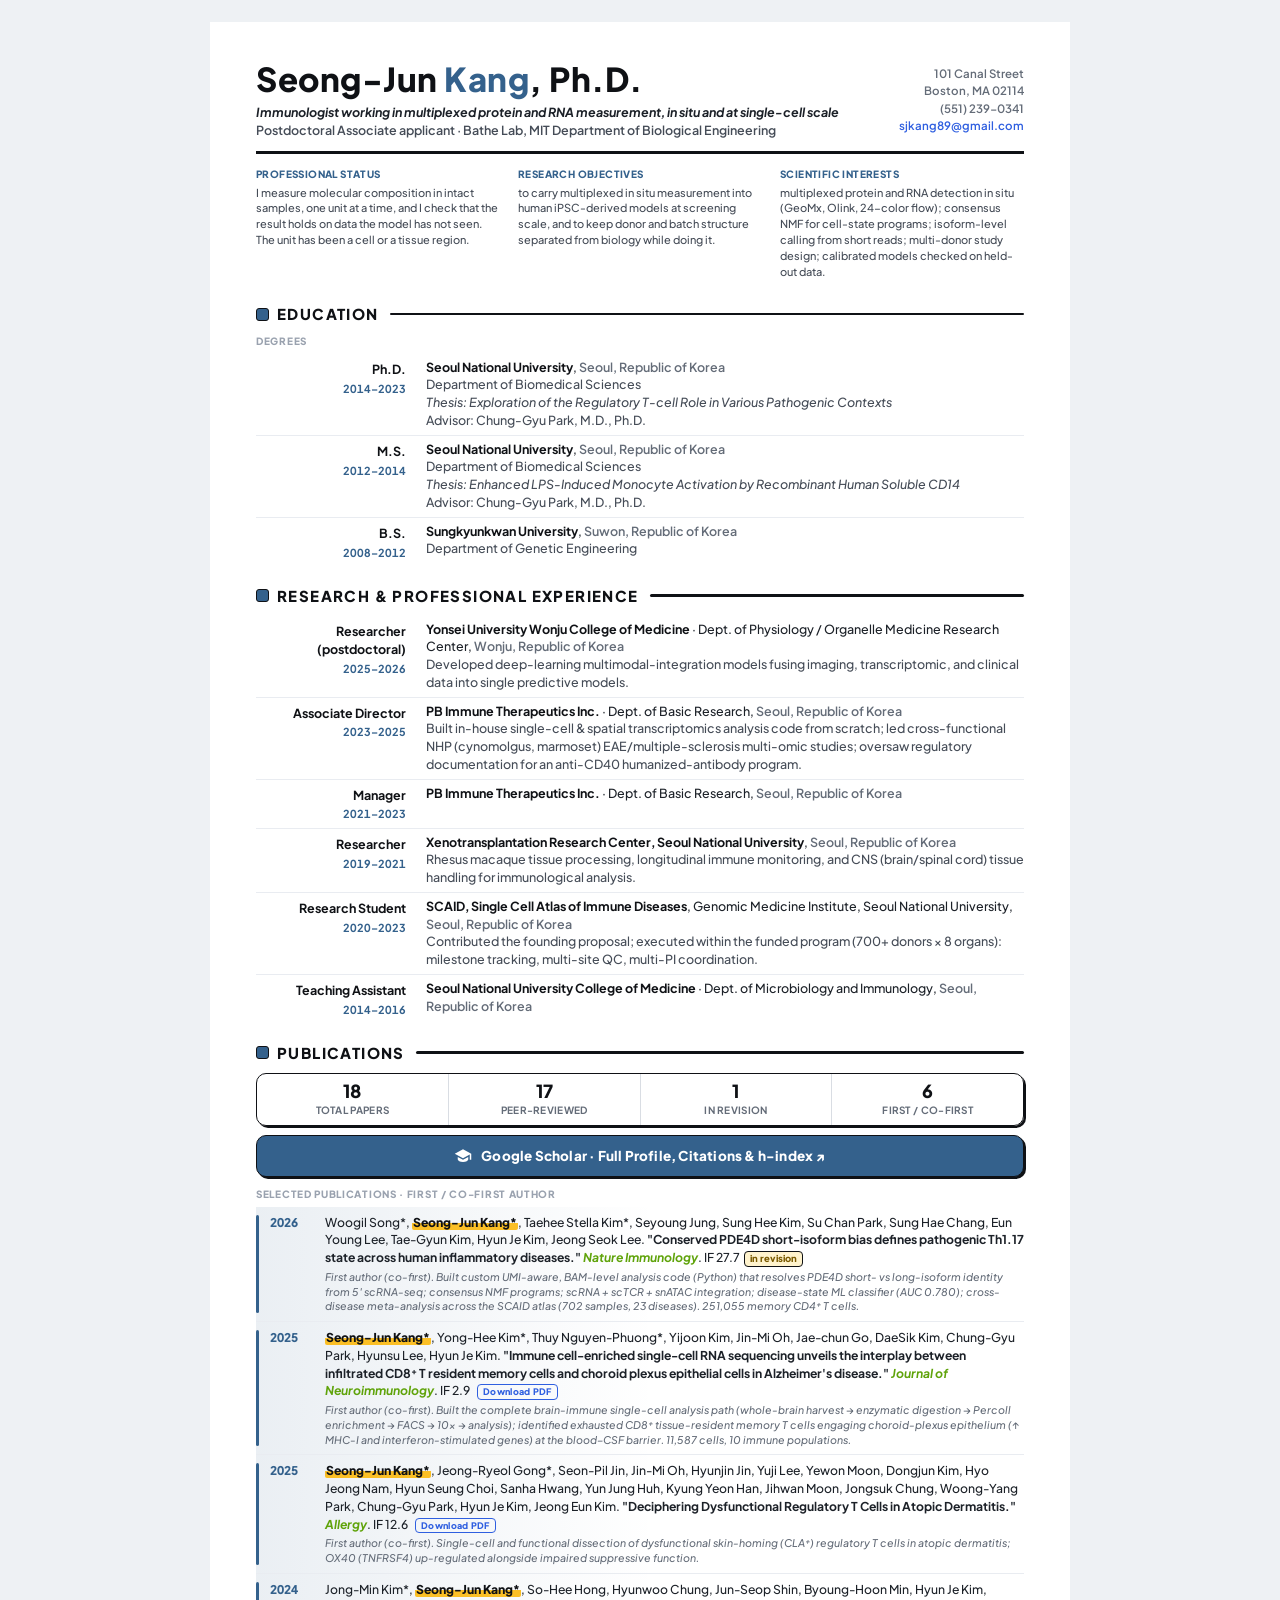
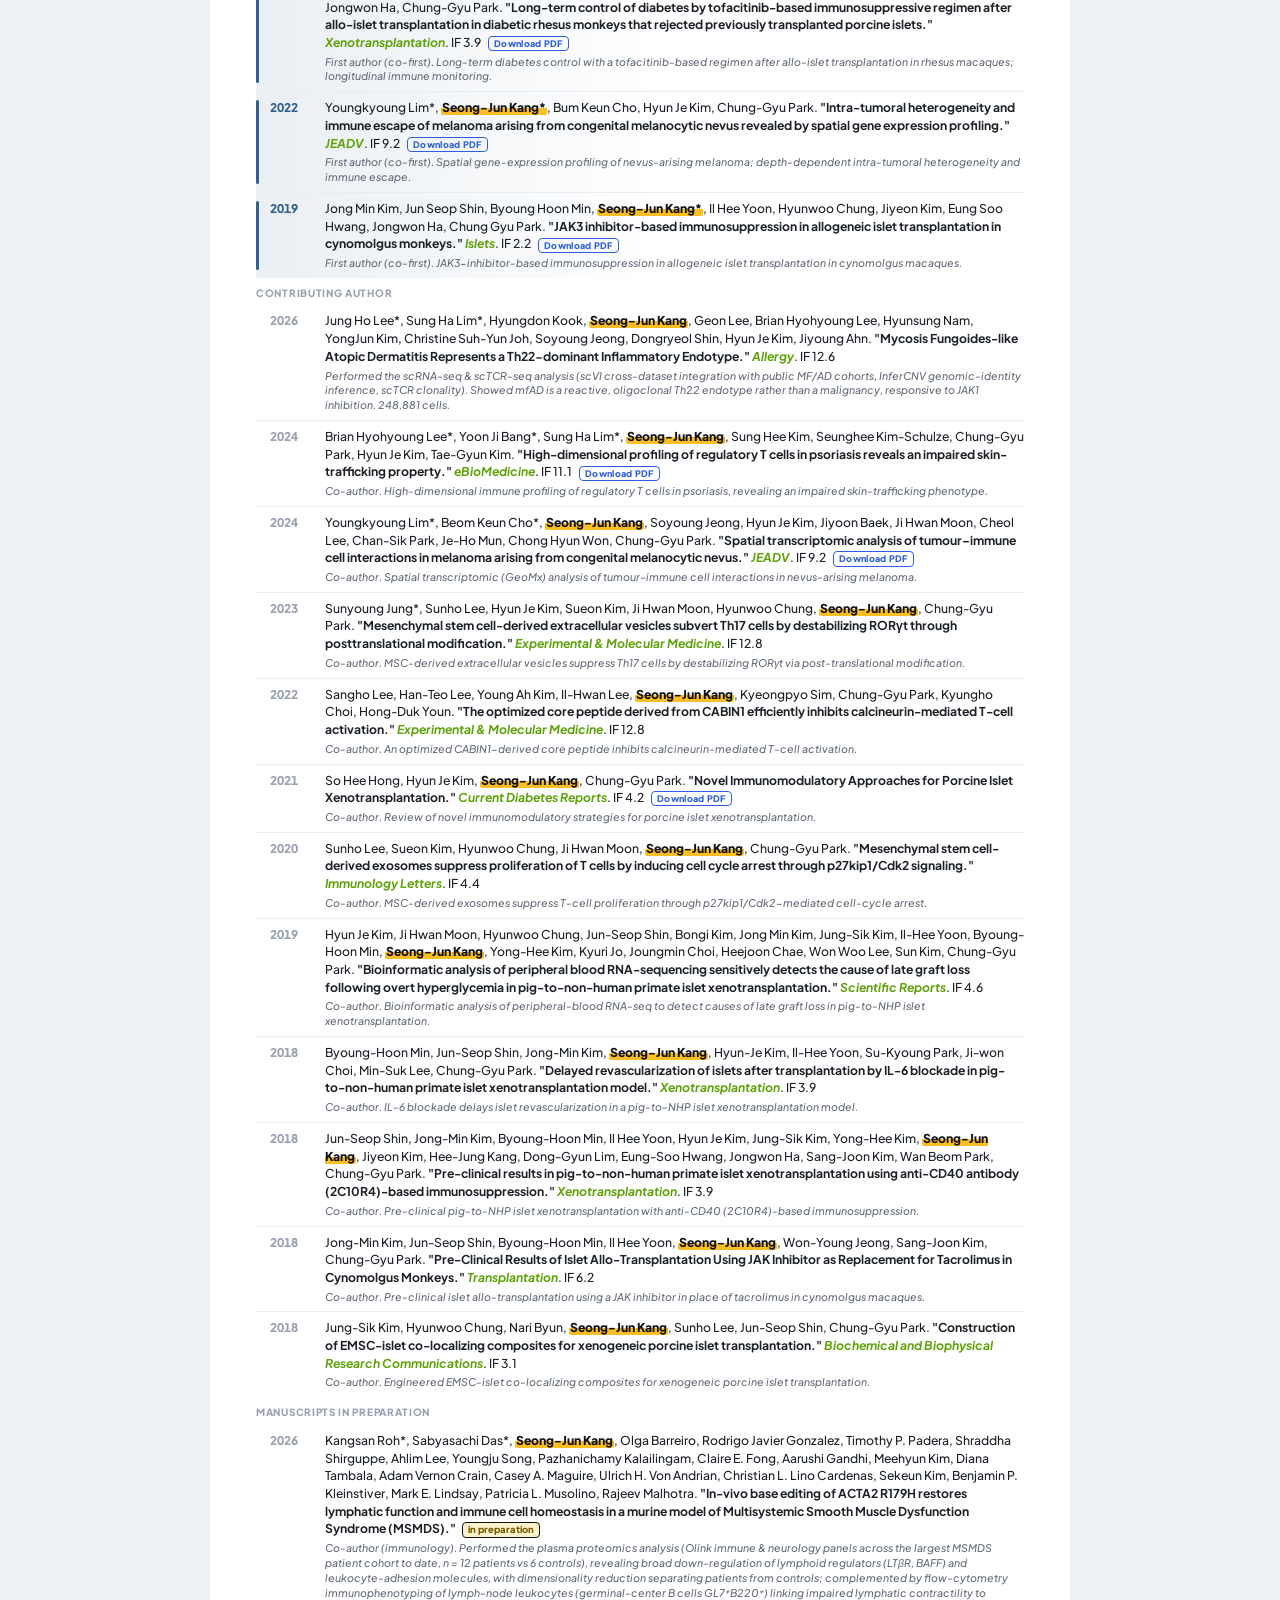
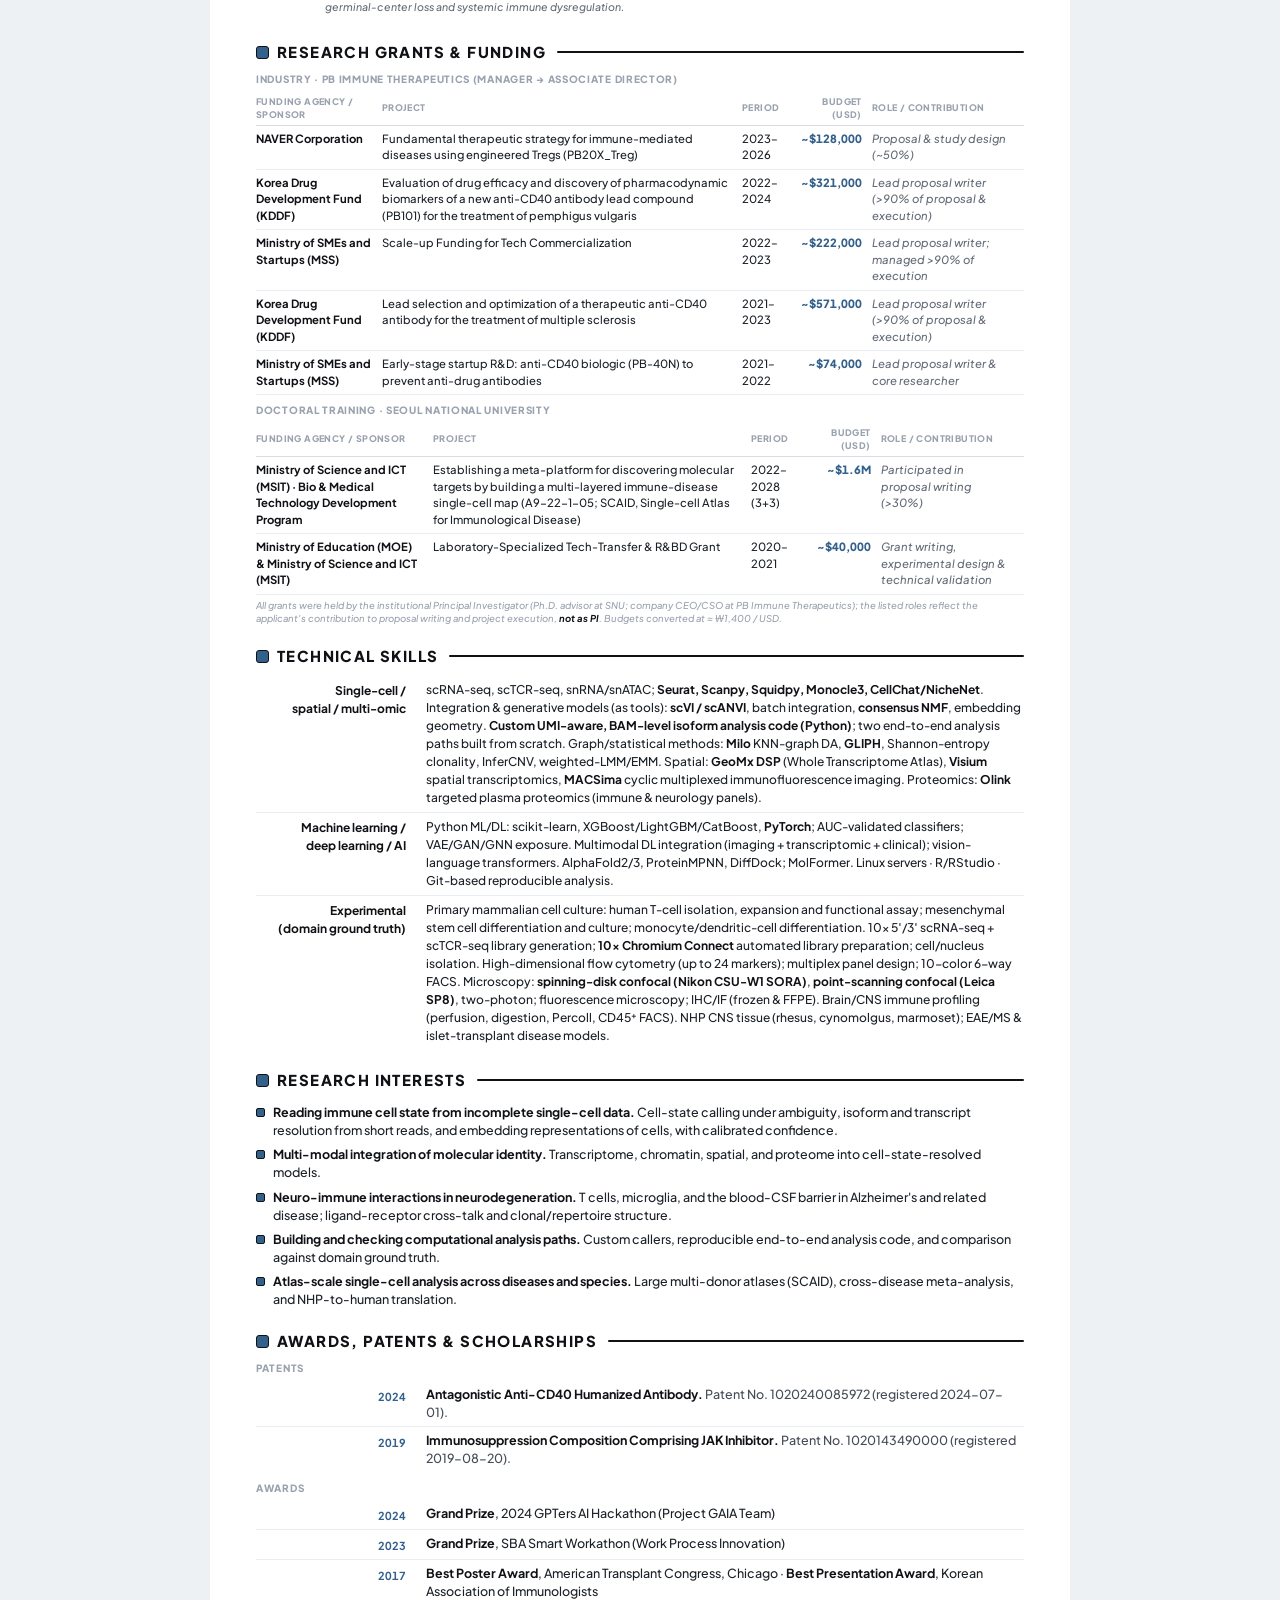
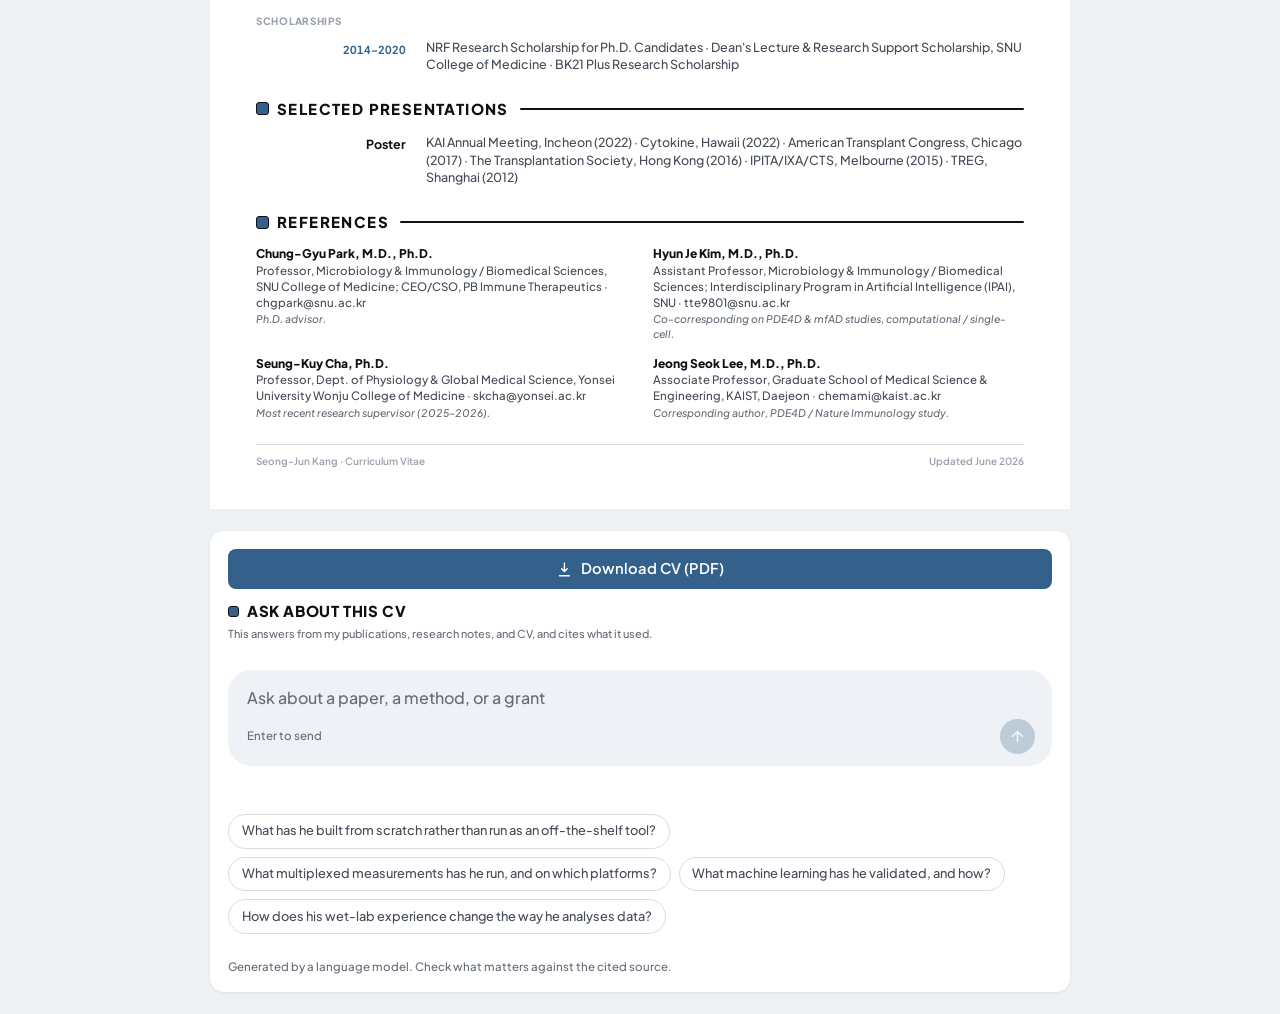
==== index.html @ 6bcbda30 "Add MACSima and 10x Chromium Connect to Technical Skills Co-Authored-By: Claude Opus 5 (1M context) " ====
<!doctype html>
<html lang="en">
<head>
<meta charset="utf-8">
<meta name="viewport" content="width=device-width, initial-scale=1">
<title>Seong-Jun Kang, Ph.D. · Curriculum Vitae · Bathe Lab</title>

<!-- Favicon: brain emoji as inline SVG (no extra file, works in light/dark) -->
<link rel="icon" href="data:image/svg+xml,<svg xmlns='http://www.w3.org/2000/svg' viewBox='0 0 100 100'><text y='.9em' font-size='90'>%F0%9F%A7%A0</text></svg>">

<!-- Open Graph / link-preview card -->
<meta property="og:type" content="website">
<meta property="og:url" content="https://kangseongjun.com/">
<meta property="og:title" content="Seong-Jun Kang, Ph.D. · Curriculum Vitae · Bathe Lab">
<meta property="og:description" content="Immunologist working in multiplexed protein and RNA measurement and single-cell analysis. Postdoctoral Associate applicant, Bathe Lab, Massachusetts Institute of Technology.">
<meta property="og:image" content="https://kangseongjun.com/og-image.png">
<meta property="og:image:width" content="1200">
<meta property="og:image:height" content="630">
<meta name="twitter:card" content="summary_large_image">
<meta name="twitter:title" content="Seong-Jun Kang, Ph.D. · Curriculum Vitae · Bathe Lab">
<meta name="twitter:description" content="Immunologist working in multiplexed protein and RNA measurement and single-cell analysis. Postdoctoral Associate applicant, Bathe Lab, Massachusetts Institute of Technology.">
<meta name="twitter:image" content="https://kangseongjun.com/og-image.png">

<link rel="preconnect" href="https://fonts.googleapis.com">
<link rel="preconnect" href="https://fonts.gstatic.com" crossorigin>
<link href="https://fonts.googleapis.com/css2?family=Plus+Jakarta+Sans:ital,wght@0,500;0,600;0,700;0,800;1,500;1,600;1,700&display=swap" rel="stylesheet">
<link rel="stylesheet" href="chat/ksj-chat.css">
<style>
/* CV_brainfish v7 · v3 clean ledger + v6 detailed year-column pubs · BLUE accent (name highlight = yellow, journal = green) */
:root{
  --lime:#a3e635; --lime-deep:#5fa30a; --carbon:#0f1115; --ink:#1c2128; --graphite:#454c57; --iron:#646c78;
  --slate:#9aa2af; --line:#d9dde3; --line-soft:#e9ecf1; --cobalt:#2f5fe0; --paper:#ffffff;
  --blue:#34618c; --yellow:#fbbf25;
  --font:"Plus Jakarta Sans",-apple-system,BlinkMacSystemFont,"Segoe UI",sans-serif;
}
*{box-sizing:border-box;margin:0;padding:0}
html{-webkit-print-color-adjust:exact;print-color-adjust:exact}
body{font-family:var(--font);color:var(--ink);background:#eef1f4;font-size:13px;line-height:1.46;font-weight:500}
.page{max-width:860px;background:var(--paper);padding:40px 46px 40px}
a{color:var(--cobalt);text-decoration:none}

/* ---------- two-column shell: CV left, chat right ---------- */
/* The CV keeps its 860px measure. The chat takes a fixed 390px beside it and sticks to
   the viewport, because the CV is several screens long and a chat that scrolls away at
   the Education section is a chat nobody uses. */
.shell{display:grid;grid-template-columns:minmax(0,860px) 390px;gap:22px;
       max-width:1294px;margin:22px auto;align-items:start;padding:0 12px}
/* A hidden aside is out of the layout, but its grid column is not. Without this the CV
   sits 195px left of centre beside an empty gap whenever the chat is off. */
.shell:has(> .askpane[hidden]){grid-template-columns:minmax(0,860px);
                               justify-content:center;max-width:884px}
.cvpane{min-width:0}
.askpane{position:sticky;top:22px;background:var(--paper);border-radius:14px;
         padding:18px 18px 16px;box-shadow:0 1px 3px rgba(15,17,21,.07)}
.askpane .ksj-chat{
  --ksj-accent:var(--blue); --ksj-accent-2:#27496b; --ksj-accent-fg:#fff;
  --ksj-accent-bg:rgba(52,97,140,.10);
  --ksj-ink:var(--ink); --ksj-ink-2:var(--graphite); --ksj-muted:var(--iron);
  --ksj-line:var(--line); --ksj-line-2:var(--line-soft);
  --ksj-surface:var(--paper);
  /* The composer's fill. The pane is white, so this grey is what tells the composer
     apart from the outlined suggestion pills sitting under it. */
  --ksj-surface-2:#eef1f5;
  --ksj-font:var(--font);
  --ksj-log-max:calc(100vh - 330px);
}
.askpane .ksj-title{font-size:15px;font-weight:800;letter-spacing:.6px;text-transform:uppercase;
                    color:var(--carbon);display:flex;align-items:center;gap:8px}
.cv-download{
  display:flex; align-items:center; justify-content:center; gap:.5rem;
  margin:0 0 .75rem; padding:.6rem 1rem;
  background:var(--blue); color:#fff; border-radius:8px;
  font-size:.92rem; font-weight:600; text-decoration:none;
  transition:background .15s;
}
/* A darker shade of the same accent on hover. The earlier version used --ksj-accent-2,
   which is defined only inside .ksj-chat; this button sits outside it, so the variable
   resolved to nothing and the background went white. color-mix keeps the hover in the
   same blue rather than jumping to the brighter --cobalt. */
.cv-download:hover{background:color-mix(in srgb, var(--blue) 82%, #000);}
.cv-download svg{width:1.05rem; height:1.05rem; fill:none; stroke:currentColor; stroke-width:2; stroke-linecap:round; stroke-linejoin:round;}
.askpane .ksj-title::before{content:"";width:11px;height:11px;background:var(--blue);
                            border:1.5px solid var(--carbon);border-radius:3px;flex-shrink:0}
.askpane .ksj-intro{font-size:11px;line-height:1.45}

/* Below the point where 860 + 390 stops fitting, the CV goes full width and the chat
   moves under it. It stops being sticky there: a sticky panel on a phone eats the screen. */
@media (max-width:1290px){
  .shell{grid-template-columns:minmax(0,860px);justify-content:center;max-width:884px}
  .askpane{position:static;max-width:860px}
  .askpane .ksj-chat{--ksj-log-max:26rem}
}
b,strong{font-weight:700;color:var(--carbon)}
i,em{font-style:italic}

/* ---------- header ---------- */
.hgrid{display:flex;justify-content:space-between;align-items:flex-start;gap:24px;padding-bottom:12px;border-bottom:3px solid var(--carbon)}
.name{font-size:33px;font-weight:800;letter-spacing:.5px;line-height:1;color:var(--carbon)}
.name .accent{color:var(--blue)}
.titles{margin-top:9px;font-size:12.5px;color:var(--graphite);font-weight:600;line-height:1.4}
.titles .t-em{font-style:italic;font-weight:700;color:var(--ink)}
.hright{text-align:right;font-size:11.5px;color:var(--iron);font-weight:600;line-height:1.5;white-space:nowrap;padding-top:3px}
.hright .k{color:var(--cobalt)}

.summary3{display:grid;grid-template-columns:1fr 1fr 1fr;gap:18px;margin-top:13px;padding-bottom:4px}
.summary3 .col{font-size:11px;color:var(--graphite);line-height:1.45;font-weight:500}
.summary3 .slab{display:block;font-weight:800;font-size:10px;letter-spacing:.4px;text-transform:uppercase;color:var(--blue);margin-bottom:3px}

/* ---------- section headers ---------- */
.sec{margin-top:19px}
.sechdr{display:flex;align-items:center;gap:11px;margin-bottom:9px}
.sechdr h2{font-size:15px;font-weight:800;letter-spacing:1.4px;text-transform:uppercase;color:var(--carbon);white-space:nowrap;display:flex;align-items:center;gap:8px}
.sechdr h2::before{content:"";width:11px;height:11px;background:var(--blue);border:1.5px solid var(--carbon);border-radius:3px;display:inline-block}
.sechdr .rule{flex:1;height:2.5px;background:var(--carbon);border-radius:2px}
.sublbl{font-size:10px;font-weight:800;letter-spacing:.7px;text-transform:uppercase;color:var(--slate);margin:8px 0 5px}

/* ---------- ledger rows ---------- */
.row{display:grid;grid-template-columns:150px 1fr;gap:20px;padding:5px 0;break-inside:avoid}
.row .lab{text-align:right;padding-top:1px}
.row .lab .role{font-weight:700;font-size:12.5px;color:var(--carbon);line-height:1.25}
.row .lab .dt{display:block;font-size:11px;font-weight:700;color:var(--blue);font-variant-numeric:tabular-nums;margin-top:2px}
.row .lab .mini{display:block;font-size:10px;color:var(--slate);font-weight:600;font-style:italic;margin-top:3px}
.row .main{font-size:12.5px;color:var(--ink);line-height:1.42}
.row .main .org{font-weight:700;color:var(--carbon)}
.row .main .loc{color:var(--iron);font-weight:600}
.row .main .det{color:var(--graphite)}
.row .main .th{font-style:italic;color:var(--graphite)}
.row+.row{border-top:1px solid var(--line-soft)}

/* ---------- publications ---------- */
.pubstats{display:flex;flex-wrap:wrap;gap:0;border:1.5px solid var(--carbon);border-radius:10px;overflow:hidden;margin:2px 0 9px;box-shadow:2px 2px 0 var(--carbon)}
.pubstats .st{flex:1;min-width:120px;padding:8px 14px;border-right:1px solid var(--line);text-align:center}
.pubstats .st:last-child{border-right:none}
.pubstats .st b{display:block;font-size:18px;font-weight:800;color:var(--carbon);line-height:1}
.pubstats .st span{font-size:10px;font-weight:700;color:var(--iron);text-transform:uppercase;letter-spacing:.3px;margin-top:3px;display:block}
.pubkey{font-size:10.5px;color:var(--iron);font-style:italic;margin:0 0 8px}
/* Full width, and borrowing the border + hard shadow the stat card above it already uses,
   so the two read as one block. The shadow is what makes it look pressable: hover lifts it
   off the page, active pushes it into where the shadow was. */
.scholar-btn{display:flex;width:100%;align-items:center;justify-content:center;gap:9px;background:var(--blue);color:#fff;font-size:13.5px;font-weight:800;padding:10px 16px;border:1.5px solid var(--carbon);border-radius:10px;text-decoration:none;margin:2px 0 10px;letter-spacing:.2px;box-shadow:2px 2px 0 var(--carbon);transition:background .15s,transform .12s,box-shadow .12s}
.scholar-btn svg{flex-shrink:0}
.scholar-btn:hover{background:#27496b;transform:translate(-1px,-1px);box-shadow:3px 3px 0 var(--carbon)}
.scholar-btn:active{transform:translate(2px,2px);box-shadow:0 0 0 var(--carbon)}
.scholar-btn:focus-visible{outline:2.5px solid var(--cobalt);outline-offset:2px}
.granttbl{width:100%;border-collapse:collapse;margin:4px 0 4px;font-size:11.3px}
.granttbl th{text-align:left;font-size:9px;font-weight:800;text-transform:uppercase;letter-spacing:.4px;color:var(--slate);border-bottom:1.5px solid var(--line);padding:3px 10px 4px 0}
.granttbl th.r,.granttbl td.bd{text-align:right}
.granttbl td{padding:5px 10px 5px 0;border-bottom:1px solid var(--line-soft);vertical-align:top}
.granttbl .ag{font-weight:700;color:var(--carbon)}
.granttbl .bd{font-weight:800;color:var(--blue);font-variant-numeric:tabular-nums;white-space:nowrap}
.granttbl .rl{color:var(--iron);font-style:italic}
.grantnote{font-size:9.5px;color:var(--slate);font-style:italic;margin-top:3px}

ol.pubs{list-style:none;counter-reset:pub}
ol.pubs li{position:relative;padding:6px 0 6px 30px;font-size:12px;line-height:1.45;break-inside:avoid;border-bottom:1px solid var(--line-soft)}
ol.pubs li:last-child{border-bottom:none}
ol.pubs li::before{counter-increment:pub;content:"["counter(pub)"]";position:absolute;left:0;top:6px;color:var(--slate);font-weight:700;font-size:11px;font-variant-numeric:tabular-nums}
ol.pubs li.pri{padding-left:34px}
ol.pubs li.pri::after{content:"";position:absolute;left:24px;top:8px;bottom:8px;width:3px;background:var(--lime);border-radius:2px}
.pubs .me{font-weight:800;color:var(--carbon);background:linear-gradient(180deg,transparent 58%,var(--lime) 58%);padding:0 1px;border-radius:2px}
.pubs .ttl{font-weight:700;color:var(--ink)}
.pubs .jr{font-style:italic;font-weight:700;color:var(--cobalt)}
.pubs .yr{color:var(--iron);font-weight:600}
.pubs .contrib{display:block;margin-top:3px;font-size:10.8px;color:var(--iron);font-style:italic;line-height:1.4}
.grouplbl{font-size:11px;font-weight:800;letter-spacing:.3px;color:var(--blue);font-style:italic;margin:11px 0 4px}
.publist{list-style:none;margin-top:2px}
.publist li{position:relative;padding:7px 0 7px 14px;border-bottom:1px solid var(--line-soft);font-size:12.2px;line-height:1.45;display:flex;gap:13px;align-items:baseline;break-inside:avoid}
.publist li:last-child{border-bottom:none}
.publist .yr{font-weight:800;font-size:12px;color:var(--slate);min-width:42px;font-variant-numeric:tabular-nums;flex-shrink:0}
.publist .ct{flex:1}
.publist li.pri{background:linear-gradient(90deg,rgba(52,97,140,.10),transparent 52%)}
.publist li.pri::before{content:"";position:absolute;left:0;top:8px;bottom:8px;width:3px;background:var(--blue);border-radius:2px}
.publist li.pri .yr{color:var(--blue)}
.publist .me{font-weight:800;color:var(--carbon);background:linear-gradient(180deg,transparent 55%,var(--yellow) 55%);padding:0 1px;border-radius:2px}
.publist .ttl{font-weight:700;color:var(--ink)}
.publist .jr{font-style:italic;font-weight:700;color:var(--lime-deep)}
.publist .rev{display:inline-block;font-size:9.5px;font-weight:800;color:#7a5a00;background:#fff3cd;border:1px solid var(--carbon);border-radius:4px;padding:0 5px;margin-left:4px}
.publist .contrib{display:block;margin-top:3px;font-size:10.6px;color:var(--iron);font-style:italic;line-height:1.4}
.pdf{display:inline-block;font-size:9px;font-weight:800;letter-spacing:.3px;color:var(--cobalt);border:1.2px solid var(--cobalt);border-radius:4px;padding:0 5px;margin-left:5px;text-decoration:none;vertical-align:middle}
.pdf:hover{background:var(--cobalt);color:#fff}
.th a{color:var(--cobalt);text-decoration:none;border-bottom:1px solid var(--cobalt)}

/* ---------- skills / interests / lists ---------- */
.skillrow{display:grid;grid-template-columns:150px 1fr;gap:20px;padding:5px 0;break-inside:avoid}
.skillrow+.skillrow{border-top:1px solid var(--line-soft)}
.skillrow .lab{text-align:right;font-weight:700;font-size:12px;color:var(--carbon);padding-top:1px}
.skillrow .items{font-size:12px;color:var(--ink);line-height:1.5}
.skillrow .items b{color:var(--carbon);font-weight:700}

.interest{list-style:none;font-size:12.5px}
.interest li{padding:3px 0 3px 17px;position:relative;line-height:1.45;color:var(--ink)}
.interest li::before{content:"";position:absolute;left:0;top:8px;width:7px;height:7px;background:var(--blue);border:1.4px solid var(--carbon);border-radius:2px}
.interest b{color:var(--carbon);font-weight:700}

.inline{font-size:12px;color:var(--ink);line-height:1.6}
.refgrid{display:grid;grid-template-columns:1fr 1fr;gap:6px 26px}
.refblk{font-size:11.5px;line-height:1.4;padding:4px 0}
.refblk .rn{font-weight:800;color:var(--carbon);font-size:12px}
.refblk .rr{color:var(--graphite);font-weight:500}
.refblk .rnote{font-style:italic;color:var(--iron);font-size:10.5px;margin-top:1px}

.foot{margin-top:20px;padding-top:9px;border-top:1px solid var(--line);font-size:10px;color:var(--slate);display:flex;justify-content:space-between;font-weight:600}

@media (max-width:680px){
  .summary3{grid-template-columns:1fr}.hgrid{flex-direction:column}.hright{text-align:left}
  .row,.skillrow{grid-template-columns:1fr;gap:2px}.row .lab,.skillrow .lab{text-align:left}.refgrid{grid-template-columns:1fr}
}
@media print{
  @page{size:Letter;margin:12mm 13mm}
  body{background:#fff;font-size:10.6px}
  /* This page's real job is still the PDF. The chat leaves no trace on paper. */
  .askpane{display:none}
  .shell{display:block;max-width:none;margin:0;padding:0;gap:0}
  .page{margin:0;max-width:none;padding:0;box-shadow:none}
  .sec{margin-top:13px}
  .sechdr,.row,.skillrow,ol.pubs li,.refblk{break-inside:avoid}
  .name{font-size:27px}
  /* This was position:fixed, which repeats the line on every sheet but pins it inside the
     page area, so on any full page it printed across the last entry. Pushing it into the
     page margin does not work either: Chrome clips fixed content at the page edge and the
     line disappeared from five of six pages. In flow it prints once, at the end, and never
     lands on anything. */
  .foot{position:static;margin-top:16px;padding-top:8px;border-top:1px solid var(--line-soft);break-inside:avoid}
}
</style>
</head>
<body>
<div class="shell">
<div class="cvpane">
<div class="page">

  <!-- ============ HEADER ============ -->
  <header>
    <div class="hgrid">
      <div class="hleft">
        <div class="name">Seong-Jun <span class="accent">Kang</span>, Ph.D.</div>
        <div class="titles">
          <div class="t-em">Immunologist working in multiplexed protein and RNA measurement, in situ and at single-cell scale</div>
          <div>Postdoctoral Associate applicant · Bathe Lab, MIT Department of Biological Engineering</div>
        </div>
      </div>
      <div class="hright">
        101 Canal Street<br>Boston, MA 02114<br>(551) 239-0341<br><span class="k">sjkang89@gmail.com</span>
      </div>
    </div>
    <div class="summary3">
      <div class="col"><span class="slab">Professional status</span>I measure molecular composition in intact samples, one unit at a time, and I check that the result holds on data the model has not seen. The unit has been a cell or a tissue region.</div>
      <div class="col"><span class="slab">Research objectives</span>to carry multiplexed in situ measurement into human iPSC-derived models at screening scale, and to keep donor and batch structure separated from biology while doing it.</div>
      <div class="col"><span class="slab">Scientific interests</span>multiplexed protein and RNA detection in situ (GeoMx, Olink, 24-color flow); consensus NMF for cell-state programs; isoform-level calling from short reads; multi-donor study design; calibrated models checked on held-out data.</div>
    </div>
  </header>

  <!-- ============ EDUCATION ============ -->
  <section class="sec">
    <div class="sechdr"><h2>Education</h2><div class="rule"></div></div>
    <div class="sublbl">Degrees</div>
    <div class="row">
      <div class="lab"><span class="role">Ph.D.</span><span class="dt">2014–2023</span></div>
      <div class="main"><span class="org">Seoul National University</span>, <span class="loc">Seoul, Republic of Korea</span><br><span class="det">Department of Biomedical Sciences</span><br><span class="th">Thesis: Exploration of the Regulatory T-cell Role in Various Pathogenic Contexts</span><br><span class="det">Advisor: Chung-Gyu Park, M.D., Ph.D.</span></div>
    </div>
    <div class="row">
      <div class="lab"><span class="role">M.S.</span><span class="dt">2012–2014</span></div>
      <div class="main"><span class="org">Seoul National University</span>, <span class="loc">Seoul, Republic of Korea</span><br><span class="det">Department of Biomedical Sciences</span><br><span class="th">Thesis: Enhanced LPS-Induced Monocyte Activation by Recombinant Human Soluble CD14</span><br><span class="det">Advisor: Chung-Gyu Park, M.D., Ph.D.</span></div>
    </div>
    <div class="row">
      <div class="lab"><span class="role">B.S.</span><span class="dt">2008–2012</span></div>
      <div class="main"><span class="org">Sungkyunkwan University</span>, <span class="loc">Suwon, Republic of Korea</span><br><span class="det">Department of Genetic Engineering</span></div>
    </div>
  </section>

  <!-- ============ RESEARCH & PROFESSIONAL EXPERIENCE ============ -->
  <section class="sec">
    <div class="sechdr"><h2>Research &amp; Professional Experience</h2><div class="rule"></div></div>
    <div class="row">
      <div class="lab"><span class="role">Researcher<br>(postdoctoral)</span><span class="dt">2025–2026</span></div>
      <div class="main"><span class="org">Yonsei University Wonju College of Medicine</span> · Dept. of Physiology / Organelle Medicine Research Center, <span class="loc">Wonju, Republic of Korea</span><br><span class="det">Developed deep-learning multimodal-integration models fusing imaging, transcriptomic, and clinical data into single predictive models.</span></div>
    </div>
    <div class="row">
      <div class="lab"><span class="role">Associate Director</span><span class="dt">2023–2025</span></div>
      <div class="main"><span class="org">PB Immune Therapeutics Inc.</span> · Dept. of Basic Research, <span class="loc">Seoul, Republic of Korea</span><br><span class="det">Built in-house single-cell &amp; spatial transcriptomics analysis code from scratch; led cross-functional NHP (cynomolgus, marmoset) EAE/multiple-sclerosis multi-omic studies; oversaw regulatory documentation for an anti-CD40 humanized-antibody program.</span></div>
    </div>
    <div class="row">
      <div class="lab"><span class="role">Manager</span><span class="dt">2021–2023</span></div>
      <div class="main"><span class="org">PB Immune Therapeutics Inc.</span> · Dept. of Basic Research, <span class="loc">Seoul, Republic of Korea</span></div>
    </div>
    <div class="row">
      <div class="lab"><span class="role">Researcher</span><span class="dt">2019–2021</span></div>
      <div class="main"><span class="org">Xenotransplantation Research Center, Seoul National University</span>, <span class="loc">Seoul, Republic of Korea</span><br><span class="det">Rhesus macaque tissue processing, longitudinal immune monitoring, and CNS (brain/spinal cord) tissue handling for immunological analysis.</span></div>
    </div>
    <div class="row">
      <div class="lab"><span class="role">Research Student</span><span class="dt">2020–2023</span></div>
      <div class="main"><span class="org">SCAID, Single Cell Atlas of Immune Diseases</span>, Genomic Medicine Institute, Seoul National University, <span class="loc">Seoul, Republic of Korea</span><br><span class="det">Contributed the founding proposal; executed within the funded program (700+ donors × 8 organs): milestone tracking, multi-site QC, multi-PI coordination.</span></div>
    </div>
    <div class="row">
      <div class="lab"><span class="role">Teaching Assistant</span><span class="dt">2014–2016</span></div>
      <div class="main"><span class="org">Seoul National University College of Medicine</span> · Dept. of Microbiology and Immunology, <span class="loc">Seoul, Republic of Korea</span></div>
    </div>
  </section>

  <!-- ============ PUBLICATIONS ============ -->
  <section class="sec">
    <div class="sechdr"><h2>Publications</h2><div class="rule"></div></div>
    <div class="pubstats">
      <div class="st"><b>18</b><span>Total papers</span></div>
      <div class="st"><b>17</b><span>Peer-reviewed</span></div>
      <div class="st"><b>1</b><span>In revision</span></div>
      <div class="st"><b>6</b><span>First / co-first</span></div>
    </div>
    <a class="scholar-btn" href="https://scholar.google.com/citations?hl=ko&amp;user=tMsQgs8AAAAJ" target="_blank" rel="noopener"><svg viewBox="0 0 24 24" width="18" height="18" fill="currentColor" aria-hidden="true"><path d="M12 3L1 9l11 6 9-4.91V17h2V9L12 3zM5 13.18v3.5c0 1.52 3.13 3.32 7 3.32s7-1.8 7-3.32v-3.5l-7 3.82-7-3.82z"/></svg>Google Scholar · Full Profile, Citations &amp; h-index ↗</a>
    <div class="sublbl" style="margin-top:4px">Selected Publications · First / Co-first Author</div>
    <ul class="publist">
      <li class="pri"><span class="yr">2026</span><span class="ct">Woogil Song*, <span class="me">Seong-Jun Kang*</span>, Taehee Stella Kim*, Seyoung Jung, Sung Hee Kim, Su Chan Park, Sung Hae Chang, Eun Young Lee, Tae-Gyun Kim, Hyun Je Kim, Jeong Seok Lee. <span class="ttl">"Conserved PDE4D short-isoform bias defines pathogenic Th1.17 state across human inflammatory diseases."</span> <span class="jr">Nature Immunology</span>. IF 27.7<span class="rev">in revision</span><span class="contrib">First author (co-first). Built custom UMI-aware, BAM-level analysis code (Python) that resolves PDE4D short- vs long-isoform identity from 5′ scRNA-seq; consensus NMF programs; scRNA + scTCR + snATAC integration; disease-state ML classifier (AUC 0.780); cross-disease meta-analysis across the SCAID atlas (702 samples, 23 diseases). 251,055 memory CD4⁺ T cells.</span></span></li>
      <li class="pri"><span class="yr">2025</span><span class="ct"><span class="me">Seong-Jun Kang*</span>, Yong-Hee Kim*, Thuy Nguyen-Phuong*, Yijoon Kim, Jin-Mi Oh, Jae-chun Go, DaeSik Kim, Chung-Gyu Park, Hyunsu Lee, Hyun Je Kim. <span class="ttl">"Immune cell-enriched single-cell RNA sequencing unveils the interplay between infiltrated CD8⁺ T resident memory cells and choroid plexus epithelial cells in Alzheimer's disease."</span> <span class="jr">Journal of Neuroimmunology</span>. IF 2.9 <a class="pdf" href="https://github.com/awesomejun/Seong-Jun-CV/blob/main/papers/2025_JNI_Alzheimer_scRNAseq.pdf">Download PDF</a><span class="contrib">First author (co-first). Built the complete brain-immune single-cell analysis path (whole-brain harvest → enzymatic digestion → Percoll enrichment → FACS → 10x → analysis); identified exhausted CD8⁺ tissue-resident memory T cells engaging choroid-plexus epithelium (↑ MHC-I and interferon-stimulated genes) at the blood–CSF barrier. 11,587 cells, 10 immune populations.</span></span></li>
      <li class="pri"><span class="yr">2025</span><span class="ct"><span class="me">Seong-Jun Kang*</span>, Jeong-Ryeol Gong*, Seon-Pil Jin, Jin-Mi Oh, Hyunjin Jin, Yuji Lee, Yewon Moon, Dongjun Kim, Hyo Jeong Nam, Hyun Seung Choi, Sanha Hwang, Yun Jung Huh, Kyung Yeon Han, Jihwan Moon, Jongsuk Chung, Woong-Yang Park, Chung-Gyu Park, Hyun Je Kim, Jeong Eun Kim. <span class="ttl">"Deciphering Dysfunctional Regulatory T Cells in Atopic Dermatitis."</span> <span class="jr">Allergy</span>. IF 12.6 <a class="pdf" href="https://github.com/awesomejun/Seong-Jun-CV/blob/main/papers/2025_Allergy_AD_Treg.pdf">Download PDF</a><span class="contrib">First author (co-first). Single-cell and functional dissection of dysfunctional skin-homing (CLA⁺) regulatory T cells in atopic dermatitis; OX40 (TNFRSF4) up-regulated alongside impaired suppressive function.</span></span></li>
      <li class="pri"><span class="yr">2024</span><span class="ct">Jong-Min Kim*, <span class="me">Seong-Jun Kang*</span>, So-Hee Hong, Hyunwoo Chung, Jun-Seop Shin, Byoung-Hoon Min, Hyun Je Kim, Jongwon Ha, Chung-Gyu Park. <span class="ttl">"Long-term control of diabetes by tofacitinib-based immunosuppressive regimen after allo-islet transplantation in diabetic rhesus monkeys that rejected previously transplanted porcine islets."</span> <span class="jr">Xenotransplantation</span>. IF 3.9 <a class="pdf" href="https://github.com/awesomejun/Seong-Jun-CV/blob/main/papers/2024_Xenotransplantation_tofacitinib.pdf">Download PDF</a><span class="contrib">First author (co-first). Long-term diabetes control with a tofacitinib-based regimen after allo-islet transplantation in rhesus macaques; longitudinal immune monitoring.</span></span></li>
      <li class="pri"><span class="yr">2022</span><span class="ct">Youngkyoung Lim*, <span class="me">Seong-Jun Kang*</span>, Bum Keun Cho, Hyun Je Kim, Chung-Gyu Park. <span class="ttl">"Intra-tumoral heterogeneity and immune escape of melanoma arising from congenital melanocytic nevus revealed by spatial gene expression profiling."</span> <span class="jr">JEADV</span>. IF 9.2 <a class="pdf" href="https://github.com/awesomejun/Seong-Jun-CV/blob/main/papers/2022_JEADV_melanoma_spatial.pdf">Download PDF</a><span class="contrib">First author (co-first). Spatial gene-expression profiling of nevus-arising melanoma; depth-dependent intra-tumoral heterogeneity and immune escape.</span></span></li>
      <li class="pri"><span class="yr">2019</span><span class="ct">Jong Min Kim, Jun Seop Shin, Byoung Hoon Min, <span class="me">Seong-Jun Kang*</span>, Il Hee Yoon, Hyunwoo Chung, Jiyeon Kim, Eung Soo Hwang, Jongwon Ha, Chung Gyu Park. <span class="ttl">"JAK3 inhibitor-based immunosuppression in allogeneic islet transplantation in cynomolgus monkeys."</span> <span class="jr">Islets</span>. IF 2.2 <a class="pdf" href="https://github.com/awesomejun/Seong-Jun-CV/blob/main/papers/2019_Islets_JAK3_isletTx.pdf">Download PDF</a><span class="contrib">First author (co-first). JAK3-inhibitor-based immunosuppression in allogeneic islet transplantation in cynomolgus macaques.</span></span></li>
    </ul>
    <div class="sublbl">Contributing Author</div>
    <ul class="publist">
      <li><span class="yr">2026</span><span class="ct">Jung Ho Lee*, Sung Ha Lim*, Hyungdon Kook, <span class="me">Seong-Jun Kang</span>, Geon Lee, Brian Hyohyoung Lee, Hyunsung Nam, YongJun Kim, Christine Suh-Yun Joh, Soyoung Jeong, Dongryeol Shin, Hyun Je Kim, Jiyoung Ahn. <span class="ttl">"Mycosis Fungoides-like Atopic Dermatitis Represents a Th22-dominant Inflammatory Endotype."</span> <span class="jr">Allergy</span>. IF 12.6<span class="contrib">Performed the scRNA-seq &amp; scTCR-seq analysis (scVI cross-dataset integration with public MF/AD cohorts, InferCNV genomic-identity inference, scTCR clonality). Showed mfAD is a reactive, oligoclonal Th22 endotype rather than a malignancy, responsive to JAK1 inhibition. 248,881 cells.</span></span></li>
      <li><span class="yr">2024</span><span class="ct">Brian Hyohyoung Lee*, Yoon Ji Bang*, Sung Ha Lim*, <span class="me">Seong-Jun Kang</span>, Sung Hee Kim, Seunghee Kim-Schulze, Chung-Gyu Park, Hyun Je Kim, Tae-Gyun Kim. <span class="ttl">"High-dimensional profiling of regulatory T cells in psoriasis reveals an impaired skin-trafficking property."</span> <span class="jr">eBioMedicine</span>. IF 11.1 <a class="pdf" href="https://github.com/awesomejun/Seong-Jun-CV/blob/main/papers/2024_eBioMedicine_psoriasis_Treg.pdf">Download PDF</a><span class="contrib">Co-author. High-dimensional immune profiling of regulatory T cells in psoriasis, revealing an impaired skin-trafficking phenotype.</span></span></li>
      <li><span class="yr">2024</span><span class="ct">Youngkyoung Lim*, Beom Keun Cho*, <span class="me">Seong-Jun Kang</span>, Soyoung Jeong, Hyun Je Kim, Jiyoon Baek, Ji Hwan Moon, Cheol Lee, Chan-Sik Park, Je-Ho Mun, Chong Hyun Won, Chung-Gyu Park. <span class="ttl">"Spatial transcriptomic analysis of tumour–immune cell interactions in melanoma arising from congenital melanocytic nevus."</span> <span class="jr">JEADV</span>. IF 9.2 <a class="pdf" href="https://github.com/awesomejun/Seong-Jun-CV/blob/main/papers/2024_JEADV_melanoma_immune.pdf">Download PDF</a><span class="contrib">Co-author. Spatial transcriptomic (GeoMx) analysis of tumour–immune cell interactions in nevus-arising melanoma.</span></span></li>
      <li><span class="yr">2023</span><span class="ct">Sunyoung Jung*, Sunho Lee, Hyun Je Kim, Sueon Kim, Ji Hwan Moon, Hyunwoo Chung, <span class="me">Seong-Jun Kang</span>, Chung-Gyu Park. <span class="ttl">"Mesenchymal stem cell-derived extracellular vesicles subvert Th17 cells by destabilizing RORγt through posttranslational modification."</span> <span class="jr">Experimental &amp; Molecular Medicine</span>. IF 12.8<span class="contrib">Co-author. MSC-derived extracellular vesicles suppress Th17 cells by destabilizing RORγt via post-translational modification.</span></span></li>
      <li><span class="yr">2022</span><span class="ct">Sangho Lee, Han-Teo Lee, Young Ah Kim, Il-Hwan Lee, <span class="me">Seong-Jun Kang</span>, Kyeongpyo Sim, Chung-Gyu Park, Kyungho Choi, Hong-Duk Youn. <span class="ttl">"The optimized core peptide derived from CABIN1 efficiently inhibits calcineurin-mediated T-cell activation."</span> <span class="jr">Experimental &amp; Molecular Medicine</span>. IF 12.8<span class="contrib">Co-author. An optimized CABIN1-derived core peptide inhibits calcineurin-mediated T-cell activation.</span></span></li>
      <li><span class="yr">2021</span><span class="ct">So Hee Hong, Hyun Je Kim, <span class="me">Seong-Jun Kang</span>, Chung-Gyu Park. <span class="ttl">"Novel Immunomodulatory Approaches for Porcine Islet Xenotransplantation."</span> <span class="jr">Current Diabetes Reports</span>. IF 4.2 <a class="pdf" href="https://github.com/awesomejun/Seong-Jun-CV/blob/main/papers/2021_CurrDiabRep_xeno_review.pdf">Download PDF</a><span class="contrib">Co-author. Review of novel immunomodulatory strategies for porcine islet xenotransplantation.</span></span></li>
      <li><span class="yr">2020</span><span class="ct">Sunho Lee, Sueon Kim, Hyunwoo Chung, Ji Hwan Moon, <span class="me">Seong-Jun Kang</span>, Chung-Gyu Park. <span class="ttl">"Mesenchymal stem cell-derived exosomes suppress proliferation of T cells by inducing cell cycle arrest through p27kip1/Cdk2 signaling."</span> <span class="jr">Immunology Letters</span>. IF 4.4<span class="contrib">Co-author. MSC-derived exosomes suppress T-cell proliferation through p27kip1/Cdk2-mediated cell-cycle arrest.</span></span></li>
      <li><span class="yr">2019</span><span class="ct">Hyun Je Kim, Ji Hwan Moon, Hyunwoo Chung, Jun-Seop Shin, Bongi Kim, Jong Min Kim, Jung-Sik Kim, Il-Hee Yoon, Byoung-Hoon Min, <span class="me">Seong-Jun Kang</span>, Yong-Hee Kim, Kyuri Jo, Joungmin Choi, Heejoon Chae, Won Woo Lee, Sun Kim, Chung-Gyu Park. <span class="ttl">"Bioinformatic analysis of peripheral blood RNA-sequencing sensitively detects the cause of late graft loss following overt hyperglycemia in pig-to-non-human primate islet xenotransplantation."</span> <span class="jr">Scientific Reports</span>. IF 4.6<span class="contrib">Co-author. Bioinformatic analysis of peripheral-blood RNA-seq to detect causes of late graft loss in pig-to-NHP islet xenotransplantation.</span></span></li>
      <li><span class="yr">2018</span><span class="ct">Byoung-Hoon Min, Jun-Seop Shin, Jong-Min Kim, <span class="me">Seong-Jun Kang</span>, Hyun-Je Kim, Il-Hee Yoon, Su-Kyoung Park, Ji-won Choi, Min-Suk Lee, Chung-Gyu Park. <span class="ttl">"Delayed revascularization of islets after transplantation by IL-6 blockade in pig-to-non-human primate islet xenotransplantation model."</span> <span class="jr">Xenotransplantation</span>. IF 3.9<span class="contrib">Co-author. IL-6 blockade delays islet revascularization in a pig-to-NHP islet xenotransplantation model.</span></span></li>
      <li><span class="yr">2018</span><span class="ct">Jun-Seop Shin, Jong-Min Kim, Byoung-Hoon Min, Il Hee Yoon, Hyun Je Kim, Jung-Sik Kim, Yong-Hee Kim, <span class="me">Seong-Jun Kang</span>, Jiyeon Kim, Hee-Jung Kang, Dong-Gyun Lim, Eung-Soo Hwang, Jongwon Ha, Sang-Joon Kim, Wan Beom Park, Chung-Gyu Park. <span class="ttl">"Pre-clinical results in pig-to-non-human primate islet xenotransplantation using anti-CD40 antibody (2C10R4)-based immunosuppression."</span> <span class="jr">Xenotransplantation</span>. IF 3.9<span class="contrib">Co-author. Pre-clinical pig-to-NHP islet xenotransplantation with anti-CD40 (2C10R4)-based immunosuppression.</span></span></li>
      <li><span class="yr">2018</span><span class="ct">Jong-Min Kim, Jun-Seop Shin, Byoung-Hoon Min, Il Hee Yoon, <span class="me">Seong-Jun Kang</span>, Won-Young Jeong, Sang-Joon Kim, Chung-Gyu Park. <span class="ttl">"Pre-Clinical Results of Islet Allo-Transplantation Using JAK Inhibitor as Replacement for Tacrolimus in Cynomolgus Monkeys."</span> <span class="jr">Transplantation</span>. IF 6.2<span class="contrib">Co-author. Pre-clinical islet allo-transplantation using a JAK inhibitor in place of tacrolimus in cynomolgus macaques.</span></span></li>
      <li><span class="yr">2018</span><span class="ct">Jung-Sik Kim, Hyunwoo Chung, Nari Byun, <span class="me">Seong-Jun Kang</span>, Sunho Lee, Jun-Seop Shin, Chung-Gyu Park. <span class="ttl">"Construction of EMSC-islet co-localizing composites for xenogeneic porcine islet transplantation."</span> <span class="jr">Biochemical and Biophysical Research Communications</span>. IF 3.1<span class="contrib">Co-author. Engineered EMSC-islet co-localizing composites for xenogeneic porcine islet transplantation.</span></span></li>
    </ul>
    <div class="sublbl">Manuscripts in Preparation</div>
    <ul class="publist">
      <li><span class="yr">2026</span><span class="ct">Kangsan Roh*, Sabyasachi Das*, <span class="me">Seong-Jun Kang</span>, Olga Barreiro, Rodrigo Javier Gonzalez, Timothy P. Padera, Shraddha Shirguppe, Ahlim Lee, Youngju Song, Pazhanichamy Kalailingam, Claire E. Fong, Aarushi Gandhi, Meehyun Kim, Diana Tambala, Adam Vernon Crain, Casey A. Maguire, Ulrich H. Von Andrian, Christian L. Lino Cardenas, Sekeun Kim, Benjamin P. Kleinstiver, Mark E. Lindsay, Patricia L. Musolino, Rajeev Malhotra. <span class="ttl">"In-vivo base editing of ACTA2 R179H restores lymphatic function and immune cell homeostasis in a murine model of Multisystemic Smooth Muscle Dysfunction Syndrome (MSMDS)."</span> <span class="rev">in preparation</span><span class="contrib">Co-author (immunology). Performed the plasma proteomics analysis (Olink immune &amp; neurology panels across the largest MSMDS patient cohort to date, n = 12 patients vs 6 controls), revealing broad down-regulation of lymphoid regulators (LTβR, BAFF) and leukocyte-adhesion molecules, with dimensionality reduction separating patients from controls; complemented by flow-cytometry immunophenotyping of lymph-node leukocytes (germinal-center B cells GL7⁺B220⁺) linking impaired lymphatic contractility to germinal-center loss and systemic immune dysregulation.</span></span></li>
    </ul>
  </section>

  <!-- ============ RESEARCH GRANTS & FUNDING ============ -->
  <section class="sec">
    <div class="sechdr"><h2>Research Grants &amp; Funding</h2><div class="rule"></div></div>
    <div class="sublbl">Industry · PB Immune Therapeutics (Manager → Associate Director)</div>
    <table class="granttbl">
      <tr><th>Funding Agency / Sponsor</th><th>Project</th><th>Period</th><th class="r">Budget (USD)</th><th>Role / Contribution</th></tr>
      <tr><td class="ag">NAVER Corporation</td><td>Fundamental therapeutic strategy for immune-mediated diseases using engineered Tregs (PB20X_Treg)</td><td>2023–2026</td><td class="bd">~$128,000</td><td class="rl">Proposal &amp; study design (~50%)</td></tr>
      <tr><td class="ag">Korea Drug Development Fund (KDDF)</td><td>Evaluation of drug efficacy and discovery of pharmacodynamic biomarkers of a new anti-CD40 antibody lead compound (PB101) for the treatment of pemphigus vulgaris</td><td>2022–2024</td><td class="bd">~$321,000</td><td class="rl">Lead proposal writer (&gt;90% of proposal &amp; execution)</td></tr>
      <tr><td class="ag">Ministry of SMEs and Startups (MSS)</td><td>Scale-up Funding for Tech Commercialization</td><td>2022–2023</td><td class="bd">~$222,000</td><td class="rl">Lead proposal writer; managed &gt;90% of execution</td></tr>
      <tr><td class="ag">Korea Drug Development Fund (KDDF)</td><td>Lead selection and optimization of a therapeutic anti-CD40 antibody for the treatment of multiple sclerosis</td><td>2021–2023</td><td class="bd">~$571,000</td><td class="rl">Lead proposal writer (&gt;90% of proposal &amp; execution)</td></tr>
      <tr><td class="ag">Ministry of SMEs and Startups (MSS)</td><td>Early-stage startup R&amp;D: anti-CD40 biologic (PB-40N) to prevent anti-drug antibodies</td><td>2021–2022</td><td class="bd">~$74,000</td><td class="rl">Lead proposal writer &amp; core researcher</td></tr>
    </table>
    <div class="sublbl">Doctoral training · Seoul National University</div>
    <table class="granttbl">
      <tr><th>Funding Agency / Sponsor</th><th>Project</th><th>Period</th><th class="r">Budget (USD)</th><th>Role / Contribution</th></tr>
      <tr><td class="ag">Ministry of Science and ICT (MSIT) · Bio &amp; Medical Technology Development Program</td><td>Establishing a meta-platform for discovering molecular targets by building a multi-layered immune-disease single-cell map (A9-22-1-05; SCAID, Single-cell Atlas for Immunological Disease)</td><td>2022–2028 (3+3)</td><td class="bd">~$1.6M</td><td class="rl">Participated in proposal writing (&gt;30%)</td></tr>
      <tr><td class="ag">Ministry of Education (MOE) &amp; Ministry of Science and ICT (MSIT)</td><td>Laboratory-Specialized Tech-Transfer &amp; R&amp;BD Grant</td><td>2020–2021</td><td class="bd">~$40,000</td><td class="rl">Grant writing, experimental design &amp; technical validation</td></tr>
    </table>
    <div class="grantnote">All grants were held by the institutional Principal Investigator (Ph.D. advisor at SNU; company CEO/CSO at PB Immune Therapeutics); the listed roles reflect the applicant's contribution to proposal writing and project execution, <b>not as PI</b>. Budgets converted at ≈ ₩1,400 / USD.</div>
  </section>

  <!-- ============ TECHNICAL SKILLS ============ -->
  <section class="sec">
    <div class="sechdr"><h2>Technical Skills</h2><div class="rule"></div></div>
    <div class="skillrow">
      <div class="lab">Single-cell /<br>spatial / multi-omic</div>
      <div class="items">scRNA-seq, scTCR-seq, snRNA/snATAC; <b>Seurat, Scanpy, Squidpy, Monocle3, CellChat/NicheNet</b>. Integration &amp; generative models (as tools): <b>scVI / scANVI</b>, batch integration, <b>consensus NMF</b>, embedding geometry. <b>Custom UMI-aware, BAM-level isoform analysis code (Python)</b>; two end-to-end analysis paths built from scratch. Graph/statistical methods: <b>Milo</b> KNN-graph DA, <b>GLIPH</b>, Shannon-entropy clonality, InferCNV, weighted-LMM/EMM. Spatial: <b>GeoMx DSP</b> (Whole Transcriptome Atlas), <b>Visium</b> spatial transcriptomics, <b>MACSima</b> cyclic multiplexed immunofluorescence imaging. Proteomics: <b>Olink</b> targeted plasma proteomics (immune &amp; neurology panels).</div>
    </div>
    <div class="skillrow">
      <div class="lab">Machine learning /<br>deep learning / AI</div>
      <div class="items">Python ML/DL: scikit-learn, XGBoost/LightGBM/CatBoost, <b>PyTorch</b>; AUC-validated classifiers; VAE/GAN/GNN exposure. Multimodal DL integration (imaging + transcriptomic + clinical); vision-language transformers. AlphaFold2/3, ProteinMPNN, DiffDock; MolFormer. Linux servers · R/RStudio · Git-based reproducible analysis.</div>
    </div>
    <div class="skillrow">
      <div class="lab">Experimental<br>(domain ground truth)</div>
      <div class="items">Primary mammalian cell culture: human T-cell isolation, expansion and functional assay; mesenchymal stem cell differentiation and culture; monocyte/dendritic-cell differentiation. 10x 5′/3′ scRNA-seq + scTCR-seq library generation; <b>10x Chromium Connect</b> automated library preparation; cell/nucleus isolation. High-dimensional flow cytometry (up to 24 markers); multiplex panel design; 10-color 6-way FACS. Microscopy: <b>spinning-disk confocal (Nikon CSU-W1 SORA)</b>, <b>point-scanning confocal (Leica SP8)</b>, two-photon; fluorescence microscopy; IHC/IF (frozen &amp; FFPE). Brain/CNS immune profiling (perfusion, digestion, Percoll, CD45⁺ FACS). NHP CNS tissue (rhesus, cynomolgus, marmoset); EAE/MS &amp; islet-transplant disease models.</div>
    </div>
  </section>

  <!-- ============ RESEARCH INTERESTS ============ -->
  <section class="sec">
    <div class="sechdr"><h2>Research Interests</h2><div class="rule"></div></div>
    <ul class="interest">
      <li><b>Reading immune cell state from incomplete single-cell data.</b> Cell-state calling under ambiguity, isoform and transcript resolution from short reads, and embedding representations of cells, with calibrated confidence.</li>
      <li><b>Multi-modal integration of molecular identity.</b> Transcriptome, chromatin, spatial, and proteome into cell-state-resolved models.</li>
      <li><b>Neuro-immune interactions in neurodegeneration.</b> T cells, microglia, and the blood-CSF barrier in Alzheimer's and related disease; ligand-receptor cross-talk and clonal/repertoire structure.</li>
      <li><b>Building and checking computational analysis paths.</b> Custom callers, reproducible end-to-end analysis code, and comparison against domain ground truth.</li>
      <li><b>Atlas-scale single-cell analysis across diseases and species.</b> Large multi-donor atlases (SCAID), cross-disease meta-analysis, and NHP-to-human translation.</li>
    </ul>
  </section>

  <!-- ============ AWARDS, PATENTS & SCHOLARSHIPS ============ -->
  <section class="sec">
    <div class="sechdr"><h2>Awards, Patents &amp; Scholarships</h2><div class="rule"></div></div>
    <div class="sublbl">Patents</div>
    <div class="row"><div class="lab"><span class="dt">2024</span></div><div class="main"><span class="org">Antagonistic Anti-CD40 Humanized Antibody.</span> <span class="det">Patent No. 1020240085972 (registered 2024-07-01).</span></div></div>
    <div class="row"><div class="lab"><span class="dt">2019</span></div><div class="main"><span class="org">Immunosuppression Composition Comprising JAK Inhibitor.</span> <span class="det">Patent No. 1020143490000 (registered 2019-08-20).</span></div></div>
    <div class="sublbl">Awards</div>
    <div class="row"><div class="lab"><span class="dt">2024</span></div><div class="main"><span class="org">Grand Prize</span>, 2024 GPTers AI Hackathon (Project GAIA Team)</div></div>
    <div class="row"><div class="lab"><span class="dt">2023</span></div><div class="main"><span class="org">Grand Prize</span>, SBA Smart Workathon (Work Process Innovation)</div></div>
    <div class="row"><div class="lab"><span class="dt">2017</span></div><div class="main"><span class="org">Best Poster Award</span>, American Transplant Congress, Chicago · <span class="org">Best Presentation Award</span>, Korean Association of Immunologists</div></div>
    <div class="sublbl">Scholarships</div>
    <div class="row"><div class="lab"><span class="dt">2014–2020</span></div><div class="main"><span class="det">NRF Research Scholarship for Ph.D. Candidates · Dean's Lecture &amp; Research Support Scholarship, SNU College of Medicine · BK21 Plus Research Scholarship</span></div></div>
  </section>

  <!-- ============ SELECTED PRESENTATIONS ============ -->
  <section class="sec">
    <div class="sechdr"><h2>Selected Presentations</h2><div class="rule"></div></div>
    <div class="row"><div class="lab"><span class="role">Poster</span></div><div class="main"><span class="det">KAI Annual Meeting, Incheon (2022) · Cytokine, Hawaii (2022) · American Transplant Congress, Chicago (2017) · The Transplantation Society, Hong Kong (2016) · IPITA/IXA/CTS, Melbourne (2015) · TREG, Shanghai (2012)</span></div></div>
  </section>

  <!-- ============ REFERENCES ============ -->
  <section class="sec">
    <div class="sechdr"><h2>References</h2><div class="rule"></div></div>
    <div class="refgrid">
      <div class="refblk"><div class="rn">Chung-Gyu Park, M.D., Ph.D.</div><div class="rr">Professor, Microbiology &amp; Immunology / Biomedical Sciences, SNU College of Medicine; CEO/CSO, PB Immune Therapeutics · chgpark@snu.ac.kr</div><div class="rnote">Ph.D. advisor.</div></div>
      <div class="refblk"><div class="rn">Hyun Je Kim, M.D., Ph.D.</div><div class="rr">Assistant Professor, Microbiology &amp; Immunology / Biomedical Sciences; Interdisciplinary Program in Artificial Intelligence (IPAI), SNU · tte9801@snu.ac.kr</div><div class="rnote">Co-corresponding on PDE4D &amp; mfAD studies, computational / single-cell.</div></div>
      <div class="refblk"><div class="rn">Seung-Kuy Cha, Ph.D.</div><div class="rr">Professor, Dept. of Physiology &amp; Global Medical Science, Yonsei University Wonju College of Medicine · skcha@yonsei.ac.kr</div><div class="rnote">Most recent research supervisor (2025–2026).</div></div>
      <div class="refblk"><div class="rn">Jeong Seok Lee, M.D., Ph.D.</div><div class="rr">Associate Professor, Graduate School of Medical Science &amp; Engineering, KAIST, Daejeon · chemami@kaist.ac.kr</div><div class="rnote">Corresponding author, PDE4D / Nature Immunology study.</div></div>
    </div>
  </section>

  <div class="foot"><span>Seong-Jun Kang · Curriculum Vitae</span><span>Updated June 2026</span></div>
</div>
</div>

  <!-- ============ ASK (chat) ============ -->
  <aside class="askpane" id="askpane" hidden>
    <!-- Rendered from this file by .github/workflows/render-cv-pdf.yml on every push, so the
         download is always the page the visitor is looking at. The name carries no date,
         because a dated name goes stale on its own. -->
    <a class="cv-download" href="Seong-Jun-Kang-CV.pdf" download="Seong-Jun-Kang-CV.pdf">
      <svg viewBox="0 0 24 24" aria-hidden="true"><path d="M12 3v12m0 0l-4-4m4 4l4-4M5 21h14"/></svg>
      Download CV (PDF)
    </a>
    <div id="cv-chat"></div>
  </aside>

</div>

<script src="chat/ksj-chat.js"></script>
<script>
/* Point this at the chat backend once it is running. While it is an empty string the
   panel stays hidden, so this file is safe to publish before the server exists. */
var CHAT_API = "https://seong-jun-kang.web.app";

(function () {
  if (!CHAT_API) return;
  var pane = document.getElementById('askpane');
  pane.hidden = false;
  KSJChat.mount('#cv-chat', {
    apiBase: CHAT_API,
    /* Copy tracks content/site.yaml in the KSJ-portfolio-fable repo, which is where the
       chatbot and its corpus live. The disclaimer and the placeholder are shortened
       against that source, because this panel is 390px wide and the full sentences wrap
       to four lines and two lines. Everything else is word for word. */
    title: 'Ask about this CV',
    intro: 'This answers from my publications, research notes, and CV, and cites what it used.',
    placeholder: 'Ask about a paper, a method, or a grant',
    hint: 'Enter to send',
    disclaimer: 'Generated by a language model. Check what matters against the cited source.',
    /* Aimed at the reader who decides whether to read the CV: a computational PI. Each
       was run against the corpus first, because a suggestion the corpus cannot answer
       makes a refusal the first thing a visitor sees. */
    suggestions: [
      'What has he built from scratch rather than run as an off-the-shelf tool?',
      'What multiplexed measurements has he run, and on which platforms?',
      'What machine learning has he validated, and how?',
      'How does his wet-lab experience change the way he analyses data?'
    ]
  });
})();
</script>
</body>
</html>
---- chat/ksj-chat.css ----
/* Styles for the portable chat widget.
 *
 * Every class is prefixed ksj- and every rule is scoped under .ksj-chat, because this
 * drops into two pages whose own CSS was written with no knowledge of it. Nothing here
 * sets a global, and nothing here styles a bare tag outside the widget.
 *
 * Colour is entirely custom properties. The defaults below are a neutral light theme;
 * a host page overrides whichever it cares about:
 *
 *   .ksj-chat {
 *     --ksj-accent: #34618c;
 *     --ksj-surface: #fff;
 *   }
 */

.ksj-chat {
  --ksj-surface: #ffffff;
  --ksj-surface-2: #f1f3f6;
  --ksj-ink: #1c2128;
  --ksj-ink-2: #454c57;
  --ksj-muted: #767e8b;
  --ksj-line: #dde1e7;
  --ksj-line-2: #e9ecf1;
  --ksj-accent: #2f5fe0;
  --ksj-accent-2: #24499f;
  --ksj-accent-fg: #ffffff;
  --ksj-accent-bg: rgba(47, 95, 224, .08);
  --ksj-warn: #8a5a00;
  --ksj-warn-bg: rgba(251, 191, 37, .14);
  --ksj-log-max: 30rem;
  --ksj-font: inherit;
  --ksj-mono: ui-monospace, SFMono-Regular, "SF Mono", Menlo, Consolas, monospace;

  display: flex;
  flex-direction: column;
  font-family: var(--ksj-font);
  color: var(--ksj-ink);
  font-size: .92rem;
  line-height: 1.55;
  text-align: left;
}

.ksj-chat *,
.ksj-chat *::before,
.ksj-chat *::after { box-sizing: border-box; }

/* The [hidden] attribute is display:none in the UA stylesheet only, so any author rule
 * that sets display beats it. .ksj-chips is display:flex, which left the suggestions on
 * screen after the first answer on kangseongjun.com. It happened to work on the Next.js
 * site because Tailwind's preflight marks [hidden] !important, and depending on the host
 * page's framework for the widget's own behaviour is not a plan. */
.ksj-chat [hidden] { display: none; }

.ksj-sr {
  position: absolute; width: 1px; height: 1px;
  padding: 0; margin: -1px; overflow: hidden;
  clip: rect(0 0 0 0); white-space: nowrap; border: 0;
}

/* ------------------------------------------------------------------ head */
/* Google leaves roughly a hundred pixels between the subtitle and the composer. The
 * gap is doing real work: it is what stops the composer reading as part of the copy. */
.ksj-head { margin-bottom: 1.75rem; }

.ksj-title {
  margin: 0;
  font-size: 1.15rem;
  font-weight: 700;
  letter-spacing: -.01em;
  color: var(--ksj-ink);
  line-height: 1.3;
}

.ksj-intro {
  margin: .3rem 0 0;
  font-size: .84rem;
  color: var(--ksj-muted);
}

/* ------------------------------------------------------------------- log */
/* No border and no fixed height: at rest the element is hidden entirely, so the composer
 * is the only thing on screen. It appears on the first question and grows to its cap. */
.ksj-log {
  max-height: var(--ksj-log-max);
  overflow-y: auto;
  overscroll-behavior: contain;
  margin-bottom: 1rem;
  scroll-behavior: smooth;
}

@media (prefers-reduced-motion: reduce) {
  .ksj-log { scroll-behavior: auto; }
}

/* -------------------------------------------------------------- messages */
/* The question is a bubble on the right and the answer is plain full-width text. No role
 * labels: the shape says who is talking, the same way every mainstream assistant does it. */
.ksj-msg { margin-bottom: 1.5rem; }
.ksj-msg:last-child { margin-bottom: 0; }

.ksj-msg-user { display: flex; justify-content: flex-end; }
.ksj-msg-user .ksj-body {
  max-width: 85%;
  background: var(--ksj-surface-2);
  color: var(--ksj-ink);
  border-radius: 1.2rem;
  padding: .6rem .95rem;
}

/* The answer gets a badge and the question does not, which is the asymmetry every
 * assistant uses to say which side is the machine. */
.ksj-msg-assistant { display: flex; gap: .7rem; align-items: flex-start; }
.ksj-turn { flex: 1; min-width: 0; }

.ksj-avatar {
  flex-shrink: 0;
  width: 1.7rem;
  height: 1.7rem;
  margin-top: .1rem;
  display: grid;
  place-items: center;
  border-radius: 50%;
  background: var(--ksj-accent);
  color: var(--ksj-accent-fg);
}
.ksj-avatar svg { width: .95rem; height: .95rem; fill: currentColor; stroke: none; }

/* The caret that says text is still arriving. It hangs off the last block of the answer
 * text, so it sits at the end of the sentence being written. Scoping it to .ksj-answer
 * keeps it away from the sources block, which paint() appends after the text. Before the
 * first token there is no .ksj-answer at all, so the dots below carry that stretch. */
.ksj-streaming .ksj-answer > :last-child::after {
  content: "";
  display: inline-block;
  width: .45em;
  height: 1em;
  margin-left: .12em;
  vertical-align: -.12em;
  border-radius: 1px;
  background: var(--ksj-accent);
  animation: ksj-caret 1s steps(2, start) infinite;
}

@keyframes ksj-caret { 0%, 100% { opacity: 1; } 50% { opacity: 0; } }

.ksj-body > :first-child { margin-top: 0; }
.ksj-body > :last-child { margin-bottom: 0; }
.ksj-body p { margin: 0 0 .7rem; }
.ksj-body ul, .ksj-body ol { margin: 0 0 .7rem; padding-left: 1.3rem; }
.ksj-body li { margin-bottom: .25rem; }
.ksj-body h3, .ksj-body h4, .ksj-body h5, .ksj-body h6 {
  margin: 1.1rem 0 .4rem;
  font-size: .95rem;
  font-weight: 700;
  color: var(--ksj-ink);
  line-height: 1.35;
}
.ksj-body a { color: var(--ksj-accent); text-decoration: underline; text-underline-offset: 2px; }
.ksj-body code {
  font-family: var(--ksj-mono);
  font-size: .85em;
  background: var(--ksj-surface-2);
  border: 1px solid var(--ksj-line-2);
  border-radius: 4px;
  padding: .05em .3em;
}
.ksj-body pre {
  margin: 0 0 .7rem;
  padding: .7rem .85rem;
  background: var(--ksj-surface-2);
  border: 1px solid var(--ksj-line-2);
  border-radius: 10px;
  overflow-x: auto;
}
.ksj-body pre code { background: none; border: 0; padding: 0; }

/* ------------------------------------------------------------- citations */
.ksj-cite {
  display: inline-block;
  font-family: var(--ksj-mono);
  font-size: .68rem;
  font-weight: 700;
  color: var(--ksj-accent);
  background: var(--ksj-accent-bg);
  border-radius: 4px;
  padding: 0 .28em;
  margin: 0 .08em;
  text-decoration: none;
  vertical-align: .08em;
  transition: background .15s, color .15s;
}
.ksj-cite:hover { background: var(--ksj-accent); color: var(--ksj-accent-fg); }

.ksj-sources {
  margin-top: .9rem;
  border-top: 1px solid var(--ksj-line-2);
  padding-top: .6rem;
}
.ksj-sources summary {
  cursor: pointer;
  font-size: .76rem;
  color: var(--ksj-muted);
  list-style: none;
  display: flex;
  align-items: center;
  gap: .35rem;
}
.ksj-sources summary::-webkit-details-marker { display: none; }
.ksj-sources summary::before { content: "\25B8"; font-size: .7em; transition: transform .15s; }
.ksj-sources[open] summary::before { transform: rotate(90deg); }
.ksj-sources ol {
  margin: .5rem 0 0;
  padding-left: 1.2rem;
  font-size: .78rem;
  color: var(--ksj-muted);
}
.ksj-sources li { margin-bottom: .22rem; }
.ksj-sources a { color: var(--ksj-ink-2); text-decoration: none; }
.ksj-sources a:hover { color: var(--ksj-accent); text-decoration: underline; }
.ksj-path { font-family: var(--ksj-mono); font-size: .92em; opacity: .7; }

/* --------------------------------------------------------------- pending */
.ksj-thinking { display: inline-flex; gap: .3rem; align-items: center; padding: .35rem 0; }
.ksj-thinking span {
  width: .4rem; height: .4rem; border-radius: 50%;
  background: var(--ksj-muted);
  animation: ksj-pulse 1.1s ease-in-out infinite;
}
.ksj-thinking span:nth-child(2) { animation-delay: .15s; }
.ksj-thinking span:nth-child(3) { animation-delay: .3s; }

@keyframes ksj-pulse {
  0%, 60%, 100% { opacity: .25; transform: translateY(0); }
  30%           { opacity: 1;   transform: translateY(-2px); }
}

@media (prefers-reduced-motion: reduce) {
  .ksj-thinking span { animation-duration: 0.01ms; animation-iteration-count: 1; opacity: .6; }
  .ksj-streaming > :last-child::after { animation: none; }
  .ksj-chips button, .ksj-cite, .ksj-send, .ksj-composer, .ksj-copy { transition: none; }
}

/* --------------------------------------------------------------- actions */
.ksj-actions { display: flex; gap: .3rem; margin-top: .6rem; }

.ksj-copy {
  display: inline-flex;
  align-items: center;
  gap: .32rem;
  font: inherit;
  font-size: .72rem;
  color: var(--ksj-muted);
  background: none;
  border: 1px solid transparent;
  border-radius: 7px;
  padding: .25rem .45rem;
  cursor: pointer;
  transition: color .15s, background .15s, border-color .15s;
}
.ksj-copy:hover { color: var(--ksj-ink-2); background: var(--ksj-surface-2); }
.ksj-copy.is-done { color: var(--ksj-accent); }
.ksj-copy svg {
  width: .82rem; height: .82rem;
  fill: none; stroke: currentColor;
  stroke-width: 2; stroke-linecap: round; stroke-linejoin: round;
}

.ksj-error {
  margin-top: .5rem;
  font-size: .82rem;
  color: var(--ksj-warn);
  background: var(--ksj-warn-bg);
  border-radius: 8px;
  padding: .45rem .6rem;
}

/* -------------------------------------------------------------- composer */
/* The block has to announce itself as the thing you type into, and it sits directly
 * above a stack of suggestion buttons. An outlined pill loses that fight: it is the same
 * shape, the same border and the same height as a suggestion, so the eye reads a row of
 * five buttons and no input.
 *
 * Three things separate them, all taken from how Google, OpenAI and Anthropic build it:
 * the composer is a FILLED surface against an unfilled page, it is TALL because the text
 * gets its own line above a toolbar, and it is pushed well clear of the suggestions. The
 * suggestions stay outlined and transparent, so the two never share a look. */
.ksj-composer {
  background: var(--ksj-surface-2);
  border: 1px solid transparent;
  border-radius: 1.5rem;
  padding: .95rem 1rem .7rem 1.15rem;
  transition: border-color .15s, box-shadow .15s;
}
.ksj-composer:focus-within {
  border-color: var(--ksj-accent);
  box-shadow: 0 0 0 3px var(--ksj-accent-bg);
}

.ksj-composer textarea {
  display: block;
  width: 100%;
  font: inherit;
  font-family: var(--ksj-font);
  font-size: 1rem;
  line-height: 1.5;
  color: var(--ksj-ink);
  background: none;
  border: 0;
  padding: 0;
  resize: none;
  overflow-y: auto;
  max-height: 160px;
}
.ksj-composer textarea::placeholder { color: var(--ksj-muted); }
.ksj-composer textarea:focus { outline: none; }

/* The toolbar row. This is the slot Google fills with "Pro" and OpenAI with the model
 * picker, and it is most of what gives the block its height before anything is typed.
 * Here it holds the keyboard hint: it earns the space by teaching the interaction, and
 * naming the keys is a stronger cue that this is a text field than a model name was. */
.ksj-bar {
  display: flex;
  align-items: center;
  justify-content: space-between;
  gap: .75rem;
  margin-top: .55rem;
  min-height: 2.2rem;
}

.ksj-hint {
  margin: 0;
  font-size: .72rem;
  color: var(--ksj-muted);
  overflow: hidden;
  text-overflow: ellipsis;
  white-space: nowrap;
}

.ksj-send {
  flex-shrink: 0;
  margin-left: auto;
  width: 2.2rem;
  height: 2.2rem;
  display: grid;
  place-items: center;
  color: var(--ksj-accent-fg);
  background: var(--ksj-accent);
  border: 0;
  border-radius: 50%;
  cursor: pointer;
  transition: background .15s, opacity .15s;
}
.ksj-send:hover:not(:disabled) { background: var(--ksj-accent-2); }
.ksj-send:disabled { opacity: .25; cursor: default; }
.ksj-send svg {
  width: 1.05rem; height: 1.05rem;
  fill: none; stroke: currentColor;
  stroke-width: 2.2; stroke-linecap: round; stroke-linejoin: round;
}

/* ----------------------------------------------------------------- chips */
/* Outlined and transparent, against a filled composer. Held well clear of it: at the old
 * .7rem they crowded the composer into looking like the first item in their own list.
 * Google leaves about 85px here, and the gap is not decoration, it is the thing that
 * says these two are different kinds of object. */
.ksj-chips {
  list-style: none;
  display: flex;
  flex-wrap: wrap;
  gap: .5rem;
  padding: 0;
  margin: 3rem 0 0;
}
.ksj-chips li { margin: 0; }

/* Once the transcript is up, the big gap has done its job. At rest it is what tells the
 * composer and the suggestions apart; during a conversation the transcript above already
 * makes that obvious, and holding the gap open just pushes the tail down the page. */
.ksj-log:not([hidden]) ~ .ksj-chips { margin-top: 1.1rem; }

.ksj-chips button {
  font: inherit;
  font-size: .8rem;
  color: var(--ksj-ink-2);
  background: none;
  border: 1px solid var(--ksj-line);
  border-radius: 999px;
  padding: .4rem .8rem;
  cursor: pointer;
  transition: border-color .15s, color .15s, background .15s;
  text-align: left;
}
.ksj-chips button:hover {
  border-color: var(--ksj-accent);
  color: var(--ksj-accent);
  background: var(--ksj-accent-bg);
}

/* Already asked. Dimmed rather than removed, and still clickable. */
.ksj-chips button.is-used { opacity: .45; }
.ksj-chips button.is-used:hover { opacity: 1; }

/* ------------------------------------------------------------------ foot */
.ksj-disclaimer {
  margin: 1.5rem 0 0;
  font-size: .72rem;
  color: var(--ksj-muted);
}

/* ---------------------------------------------------------------- figures */
/* Figures attached to the sources an answer cited. Sized so two sit side by side on a
   desktop and one fills the width on a phone. Height is capped rather than fixed: a
   panel figure and a tall schematic both have to look deliberate in the same row. */
.ksj-figs {
  display: grid;
  grid-template-columns: repeat(auto-fit, minmax(min(15rem, 100%), 1fr));
  gap: .6rem;
  margin: .9rem 0 0;
}
.ksj-fig {
  margin: 0;
  border: 1px solid var(--ksj-line, #dfe2e8);
  border-radius: 8px;
  overflow: hidden;
  background: var(--ksj-raised, #fff);
  /* Caption sits at the bottom of every card, so a one-line and a two-line caption still
     leave the images aligned across the row. */
  display: flex;
  flex-direction: column;
}
.ksj-fig figcaption { margin-top: auto; }
.ksj-fig img {
  display: block;
  width: 100%;
  /* Journal figures arrive at wildly different aspect ratios: a wide NMF heatmap next to
     a near-square scatter. A fixed height leaves one of them floating in dead space, so
     the height follows the image and only very tall figures get cropped to keep the row
     from running away. */
  max-height: 15rem;
  object-fit: cover;
  object-position: top;
  background: var(--ksj-sunk, #f4f5f7);
  cursor: zoom-in;
}
.ksj-fig figcaption {
  font-size: .72rem;
  line-height: 1.45;
  color: var(--ksj-muted, #6b7280);
  padding: .4rem .55rem;
  border-top: 1px solid var(--ksj-line, #dfe2e8);
}

/* Click to enlarge. The dialog is plain CSS so the widget keeps its no-dependency rule. */
.ksj-lightbox {
  position: fixed;
  inset: 0;
  z-index: 2147483000;
  display: grid;
  place-items: center;
  padding: 2rem 1rem;
  background: rgba(10, 12, 16, .82);
  cursor: zoom-out;
}
.ksj-lightbox img {
  max-width: min(64rem, 100%);
  max-height: 88vh;
  object-fit: contain;
  border-radius: 6px;
  background: #fff;
}
.ksj-lightbox figcaption {
  color: #e8eaee;
  font-size: .8rem;
  text-align: center;
  margin-top: .7rem;
  max-width: 44rem;
}
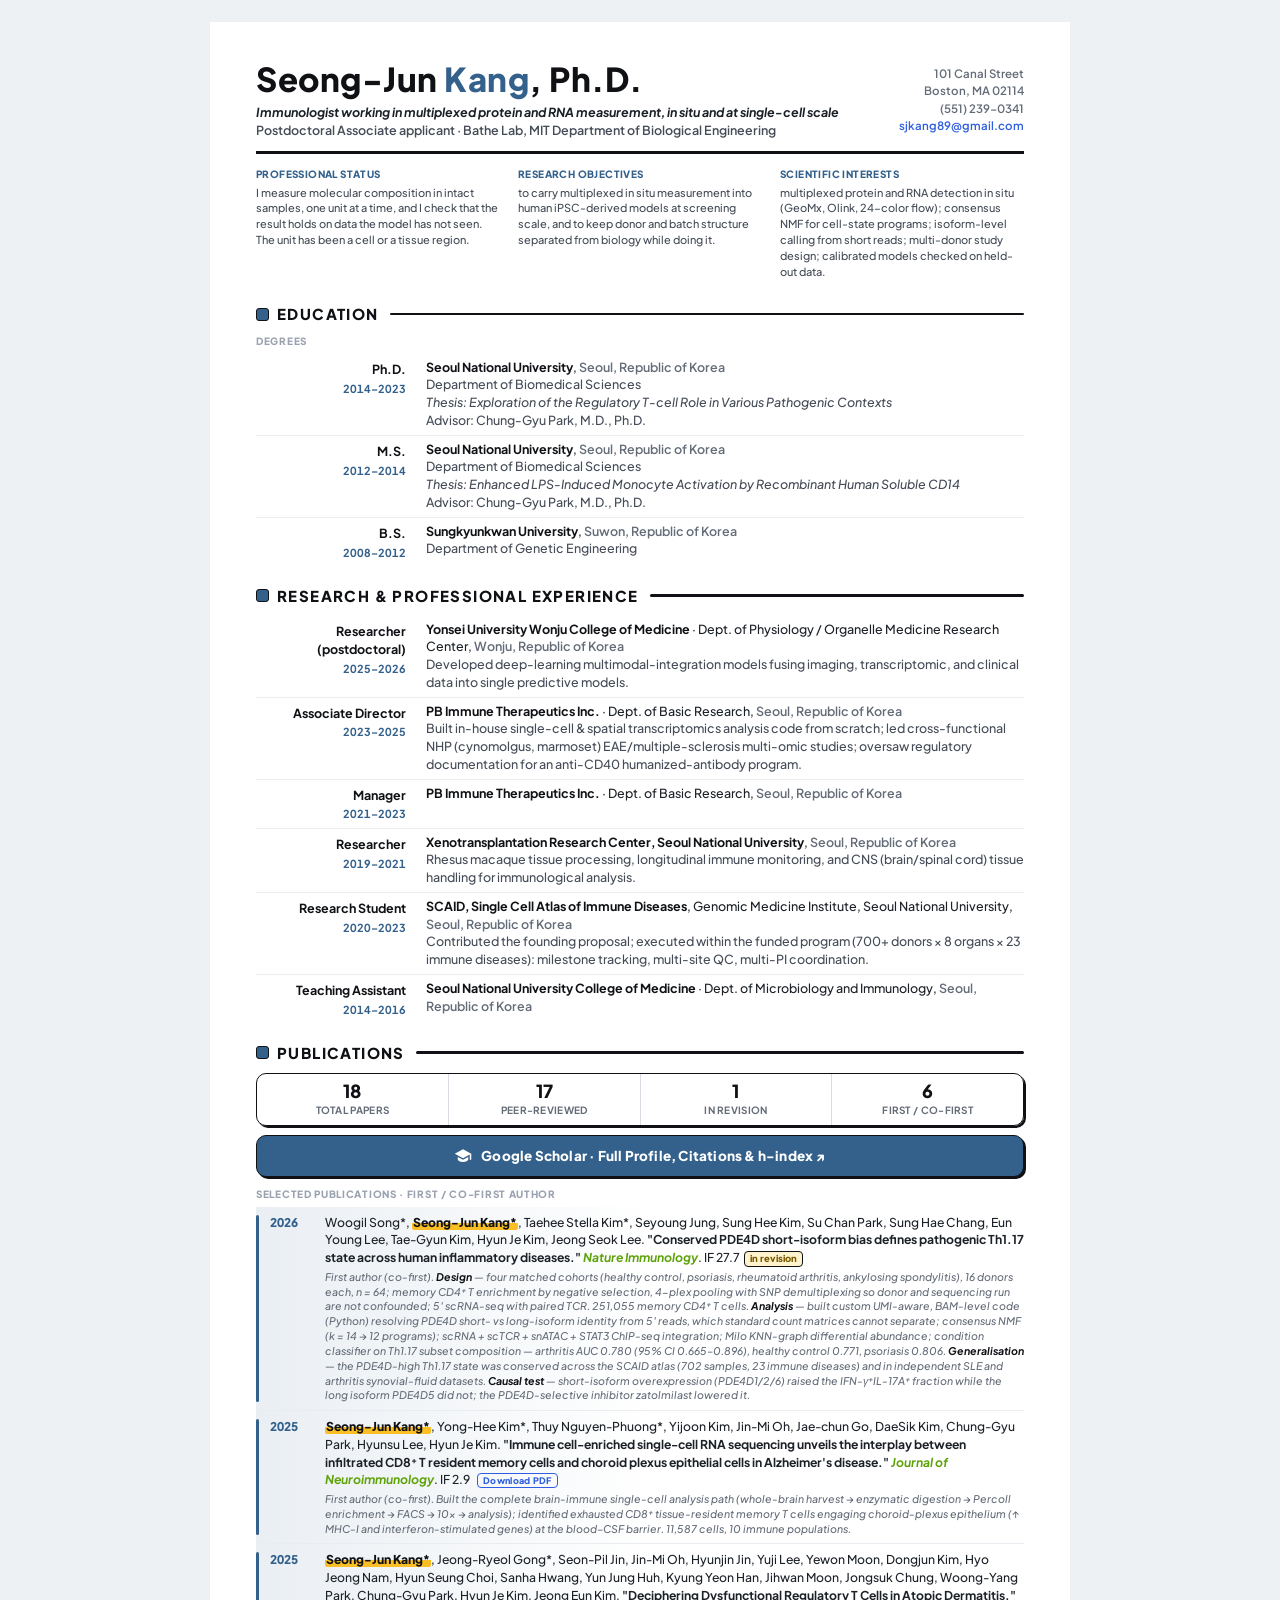
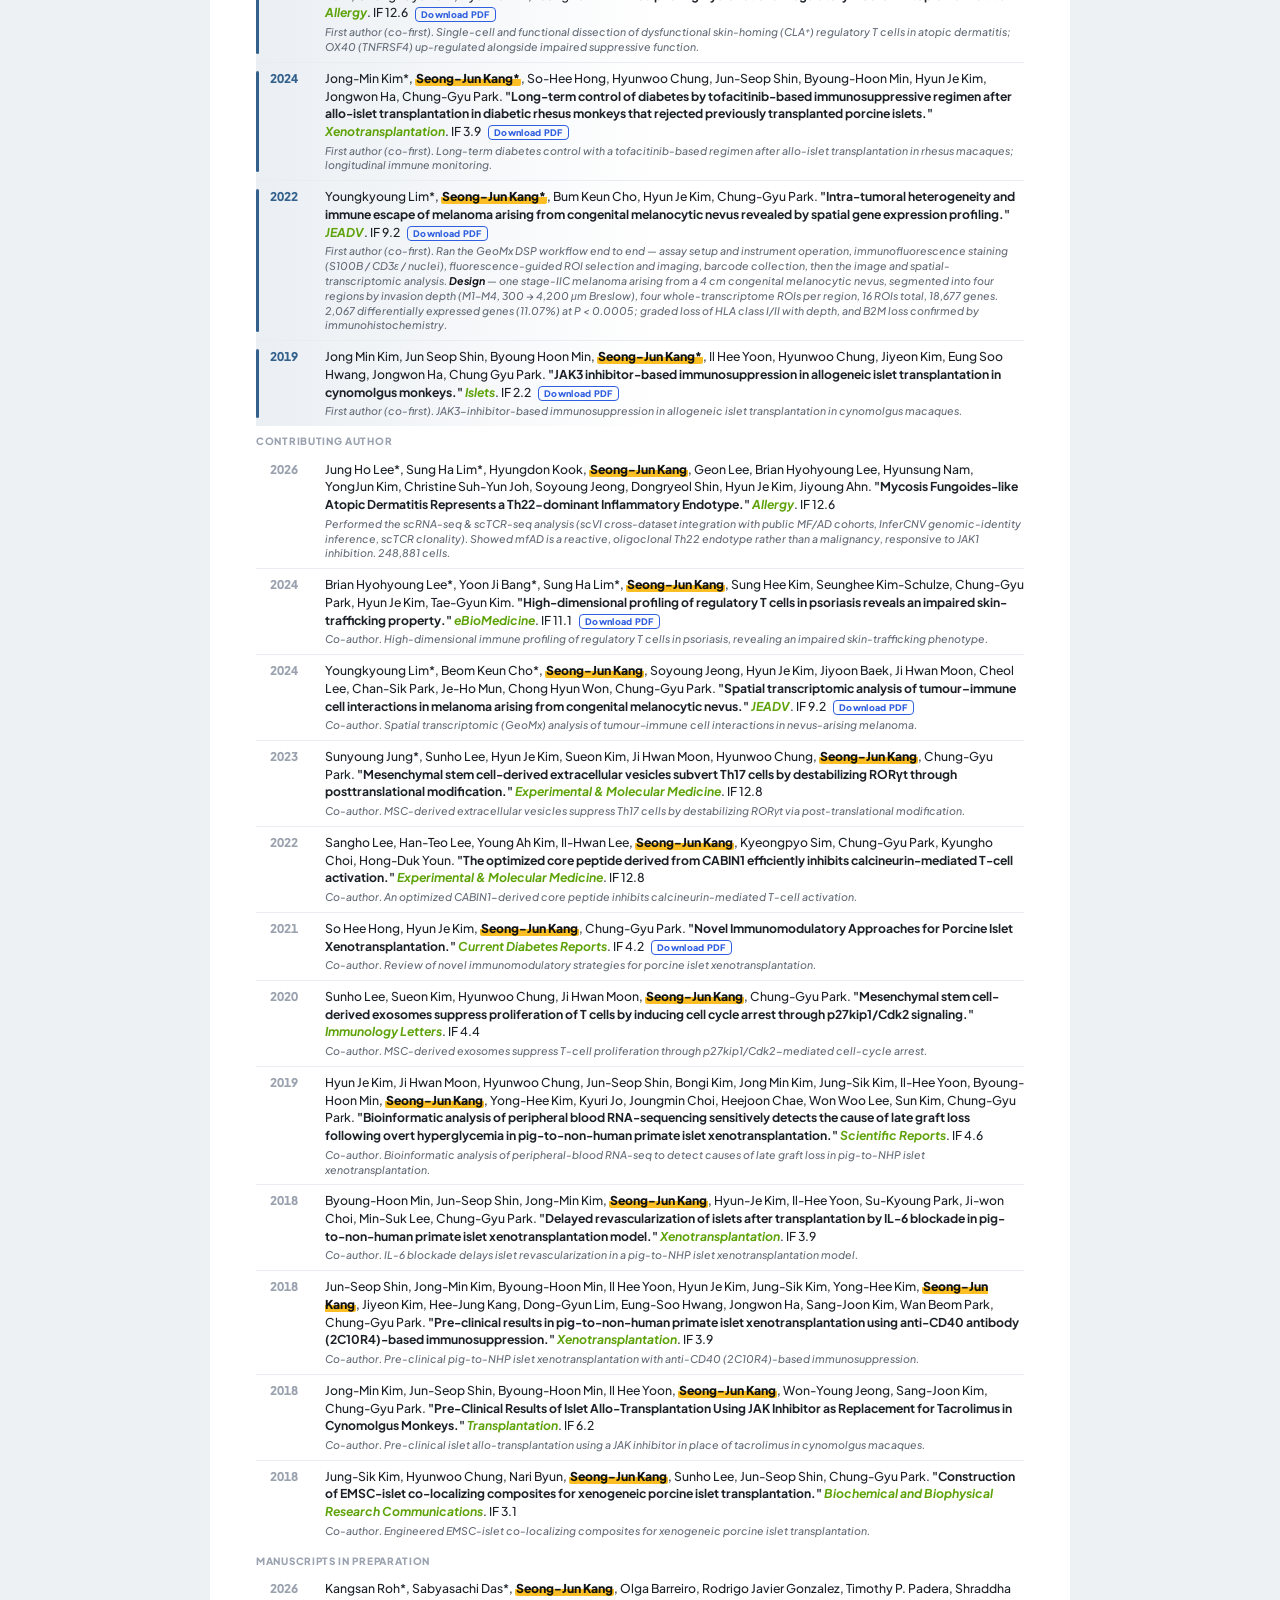
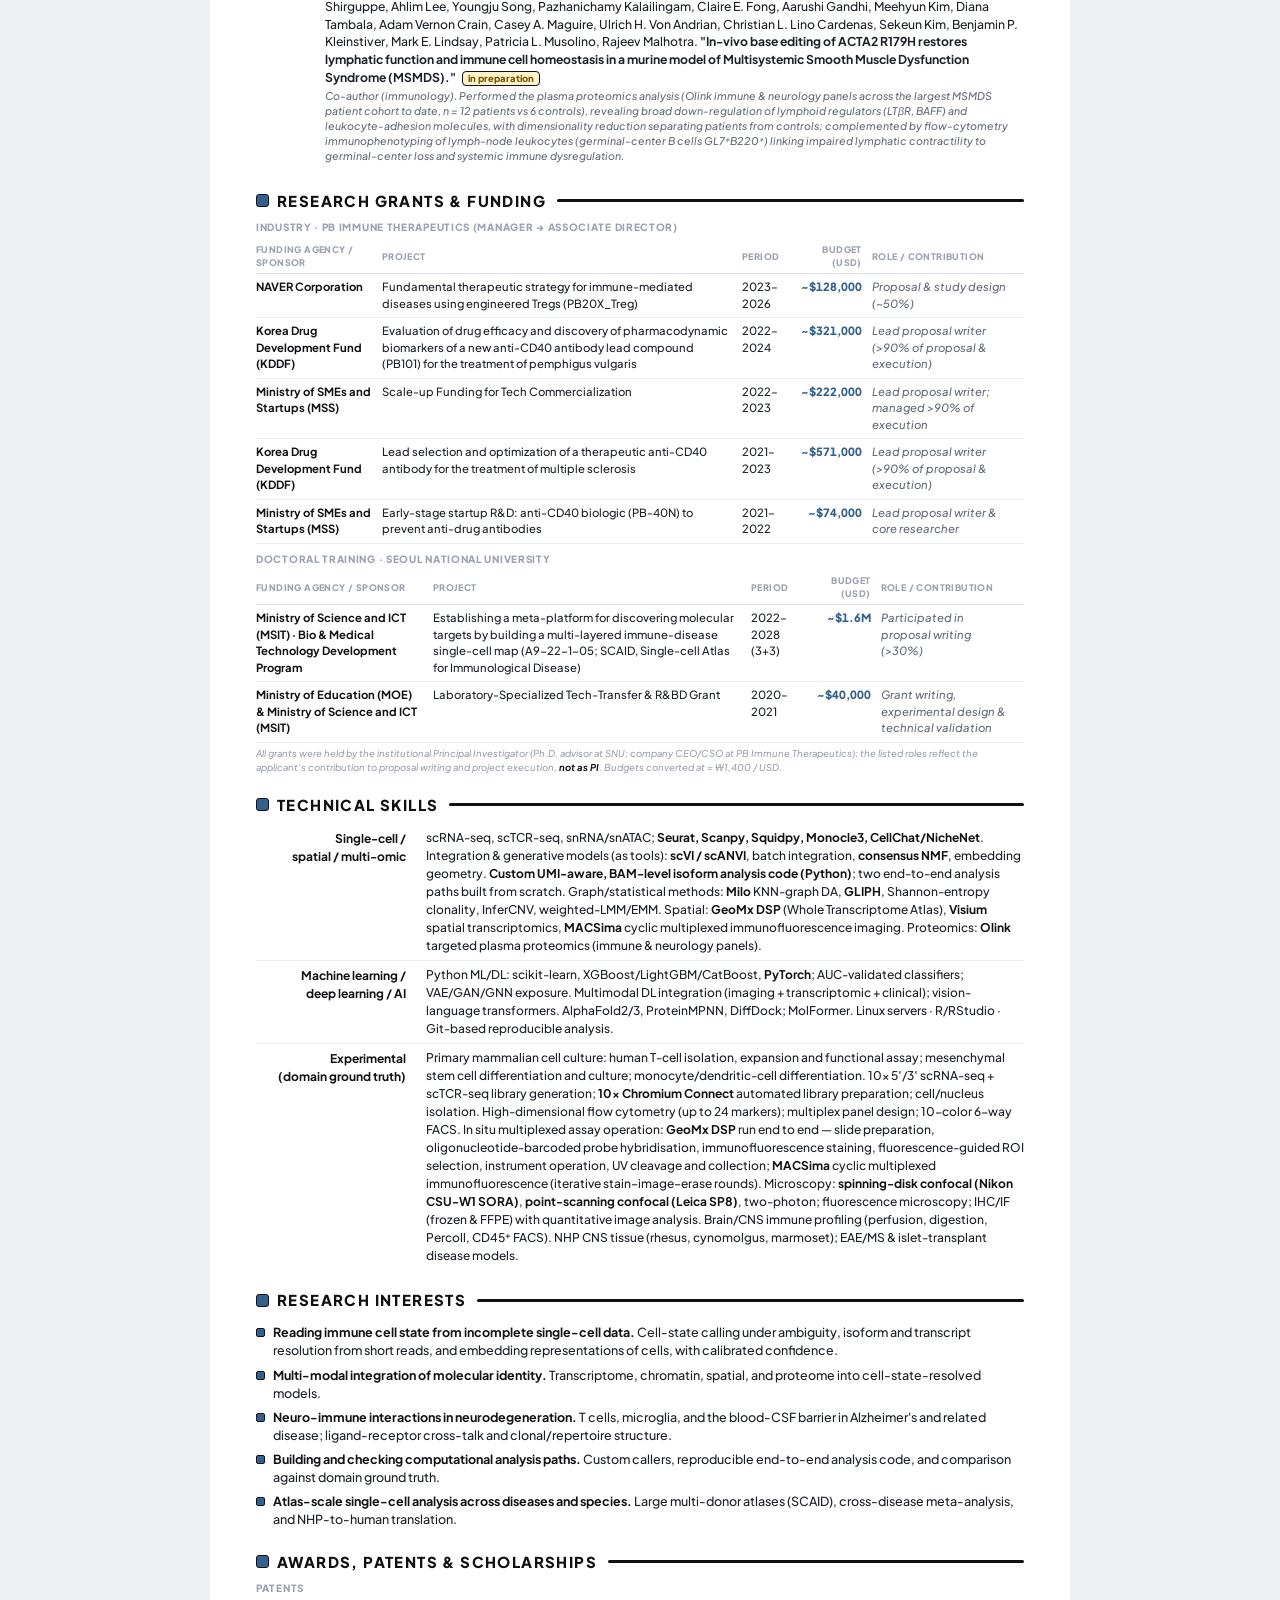
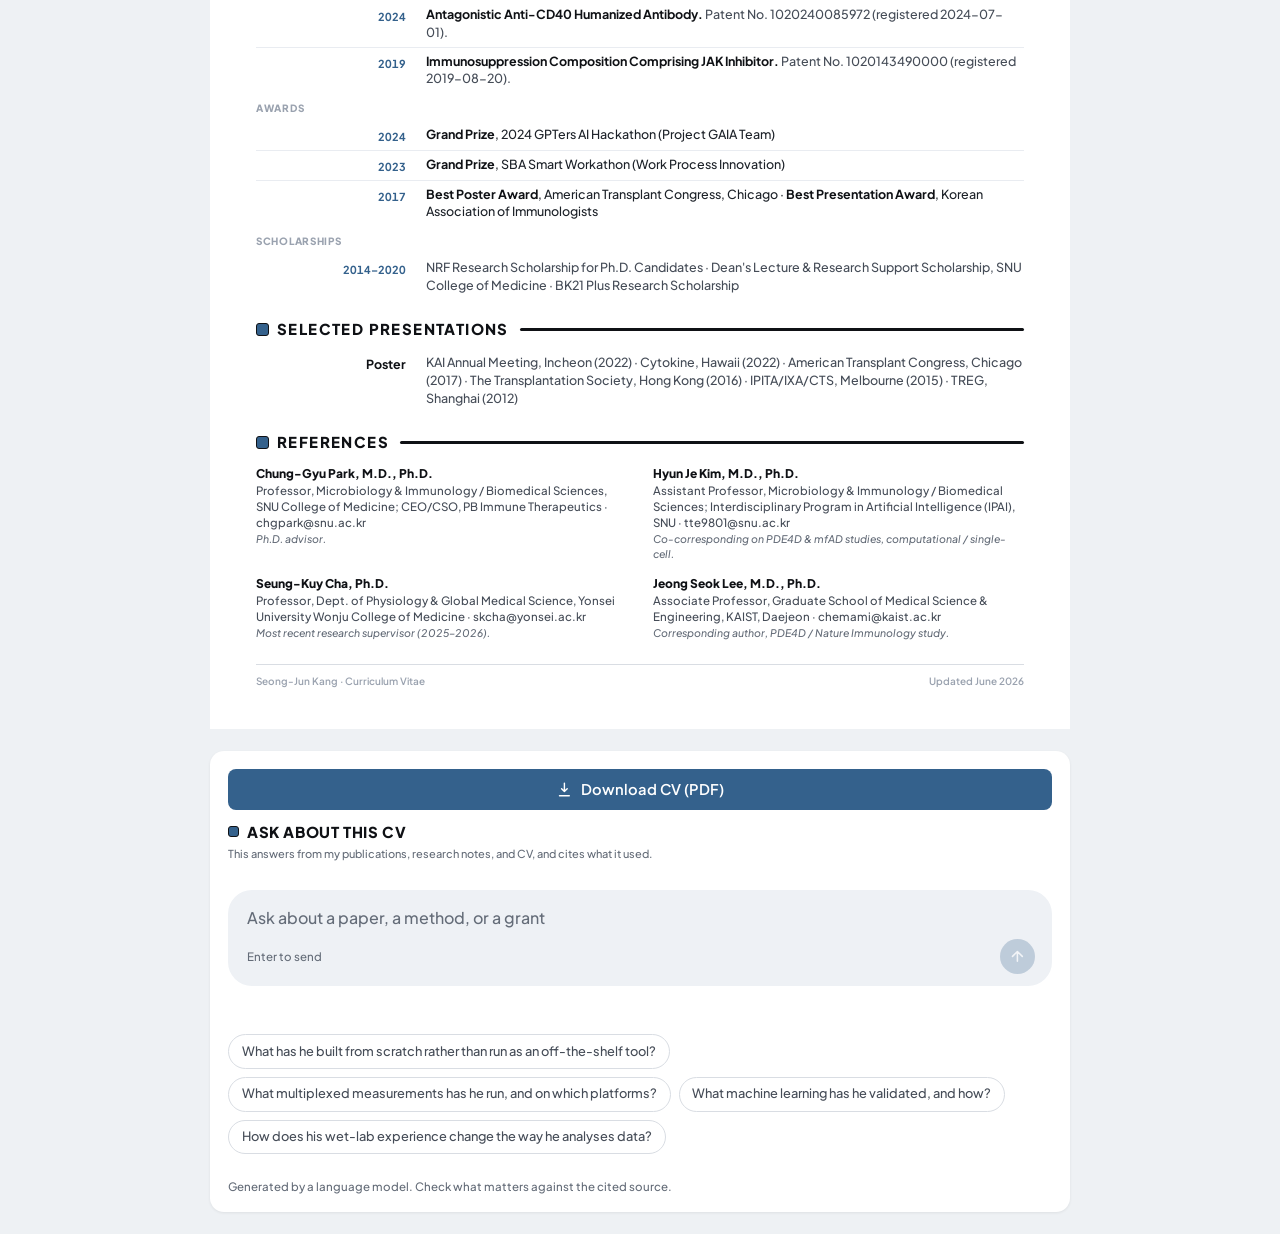
==== commit d42b6ecf: "Put the study designs into the publication notes, and separate the two cohorts The PDE4D note read a" ====
--- a/index.html
+++ b/index.html
@@ -289,7 +289,7 @@
     </div>
     <div class="row">
       <div class="lab"><span class="role">Research Student</span><span class="dt">2020–2023</span></div>
-      <div class="main"><span class="org">SCAID, Single Cell Atlas of Immune Diseases</span>, Genomic Medicine Institute, Seoul National University, <span class="loc">Seoul, Republic of Korea</span><br><span class="det">Contributed the founding proposal; executed within the funded program (700+ donors × 8 organs): milestone tracking, multi-site QC, multi-PI coordination.</span></div>
+      <div class="main"><span class="org">SCAID, Single Cell Atlas of Immune Diseases</span>, Genomic Medicine Institute, Seoul National University, <span class="loc">Seoul, Republic of Korea</span><br><span class="det">Contributed the founding proposal; executed within the funded program (700+ donors × 8 organs × 23 immune diseases): milestone tracking, multi-site QC, multi-PI coordination.</span></div>
     </div>
     <div class="row">
       <div class="lab"><span class="role">Teaching Assistant</span><span class="dt">2014–2016</span></div>
@@ -309,11 +309,11 @@
     <a class="scholar-btn" href="https://scholar.google.com/citations?hl=ko&amp;user=tMsQgs8AAAAJ" target="_blank" rel="noopener"><svg viewBox="0 0 24 24" width="18" height="18" fill="currentColor" aria-hidden="true"><path d="M12 3L1 9l11 6 9-4.91V17h2V9L12 3zM5 13.18v3.5c0 1.52 3.13 3.32 7 3.32s7-1.8 7-3.32v-3.5l-7 3.82-7-3.82z"/></svg>Google Scholar · Full Profile, Citations &amp; h-index ↗</a>
     <div class="sublbl" style="margin-top:4px">Selected Publications · First / Co-first Author</div>
     <ul class="publist">
-      <li class="pri"><span class="yr">2026</span><span class="ct">Woogil Song*, <span class="me">Seong-Jun Kang*</span>, Taehee Stella Kim*, Seyoung Jung, Sung Hee Kim, Su Chan Park, Sung Hae Chang, Eun Young Lee, Tae-Gyun Kim, Hyun Je Kim, Jeong Seok Lee. <span class="ttl">"Conserved PDE4D short-isoform bias defines pathogenic Th1.17 state across human inflammatory diseases."</span> <span class="jr">Nature Immunology</span>. IF 27.7<span class="rev">in revision</span><span class="contrib">First author (co-first). Built custom UMI-aware, BAM-level analysis code (Python) that resolves PDE4D short- vs long-isoform identity from 5′ scRNA-seq; consensus NMF programs; scRNA + scTCR + snATAC integration; disease-state ML classifier (AUC 0.780); cross-disease meta-analysis across the SCAID atlas (702 samples, 23 diseases). 251,055 memory CD4⁺ T cells.</span></span></li>
+      <li class="pri"><span class="yr">2026</span><span class="ct">Woogil Song*, <span class="me">Seong-Jun Kang*</span>, Taehee Stella Kim*, Seyoung Jung, Sung Hee Kim, Su Chan Park, Sung Hae Chang, Eun Young Lee, Tae-Gyun Kim, Hyun Je Kim, Jeong Seok Lee. <span class="ttl">"Conserved PDE4D short-isoform bias defines pathogenic Th1.17 state across human inflammatory diseases."</span> <span class="jr">Nature Immunology</span>. IF 27.7<span class="rev">in revision</span><span class="contrib">First author (co-first). <b>Design</b> — four matched cohorts (healthy control, psoriasis, rheumatoid arthritis, ankylosing spondylitis), 16 donors each, n = 64; memory CD4⁺ T enrichment by negative selection, 4-plex pooling with SNP demultiplexing so donor and sequencing run are not confounded; 5′ scRNA-seq with paired TCR. 251,055 memory CD4⁺ T cells. <b>Analysis</b> — built custom UMI-aware, BAM-level code (Python) resolving PDE4D short- vs long-isoform identity from 5′ reads, which standard count matrices cannot separate; consensus NMF (k = 14 → 12 programs); scRNA + scTCR + snATAC + STAT3 ChIP-seq integration; Milo KNN-graph differential abundance; condition classifier on Th1.17 subset composition — arthritis AUC 0.780 (95% CI 0.665–0.896), healthy control 0.771, psoriasis 0.806. <b>Generalisation</b> — the PDE4D-high Th1.17 state was conserved across the SCAID atlas (702 samples, 23 immune diseases) and in independent SLE and arthritis synovial-fluid datasets. <b>Causal test</b> — short-isoform overexpression (PDE4D1/2/6) raised the IFN-γ⁺IL-17A⁺ fraction while the long isoform PDE4D5 did not; the PDE4D-selective inhibitor zatolmilast lowered it.</span></span></li>
       <li class="pri"><span class="yr">2025</span><span class="ct"><span class="me">Seong-Jun Kang*</span>, Yong-Hee Kim*, Thuy Nguyen-Phuong*, Yijoon Kim, Jin-Mi Oh, Jae-chun Go, DaeSik Kim, Chung-Gyu Park, Hyunsu Lee, Hyun Je Kim. <span class="ttl">"Immune cell-enriched single-cell RNA sequencing unveils the interplay between infiltrated CD8⁺ T resident memory cells and choroid plexus epithelial cells in Alzheimer's disease."</span> <span class="jr">Journal of Neuroimmunology</span>. IF 2.9 <a class="pdf" href="https://github.com/awesomejun/Seong-Jun-CV/blob/main/papers/2025_JNI_Alzheimer_scRNAseq.pdf">Download PDF</a><span class="contrib">First author (co-first). Built the complete brain-immune single-cell analysis path (whole-brain harvest → enzymatic digestion → Percoll enrichment → FACS → 10x → analysis); identified exhausted CD8⁺ tissue-resident memory T cells engaging choroid-plexus epithelium (↑ MHC-I and interferon-stimulated genes) at the blood–CSF barrier. 11,587 cells, 10 immune populations.</span></span></li>
       <li class="pri"><span class="yr">2025</span><span class="ct"><span class="me">Seong-Jun Kang*</span>, Jeong-Ryeol Gong*, Seon-Pil Jin, Jin-Mi Oh, Hyunjin Jin, Yuji Lee, Yewon Moon, Dongjun Kim, Hyo Jeong Nam, Hyun Seung Choi, Sanha Hwang, Yun Jung Huh, Kyung Yeon Han, Jihwan Moon, Jongsuk Chung, Woong-Yang Park, Chung-Gyu Park, Hyun Je Kim, Jeong Eun Kim. <span class="ttl">"Deciphering Dysfunctional Regulatory T Cells in Atopic Dermatitis."</span> <span class="jr">Allergy</span>. IF 12.6 <a class="pdf" href="https://github.com/awesomejun/Seong-Jun-CV/blob/main/papers/2025_Allergy_AD_Treg.pdf">Download PDF</a><span class="contrib">First author (co-first). Single-cell and functional dissection of dysfunctional skin-homing (CLA⁺) regulatory T cells in atopic dermatitis; OX40 (TNFRSF4) up-regulated alongside impaired suppressive function.</span></span></li>
       <li class="pri"><span class="yr">2024</span><span class="ct">Jong-Min Kim*, <span class="me">Seong-Jun Kang*</span>, So-Hee Hong, Hyunwoo Chung, Jun-Seop Shin, Byoung-Hoon Min, Hyun Je Kim, Jongwon Ha, Chung-Gyu Park. <span class="ttl">"Long-term control of diabetes by tofacitinib-based immunosuppressive regimen after allo-islet transplantation in diabetic rhesus monkeys that rejected previously transplanted porcine islets."</span> <span class="jr">Xenotransplantation</span>. IF 3.9 <a class="pdf" href="https://github.com/awesomejun/Seong-Jun-CV/blob/main/papers/2024_Xenotransplantation_tofacitinib.pdf">Download PDF</a><span class="contrib">First author (co-first). Long-term diabetes control with a tofacitinib-based regimen after allo-islet transplantation in rhesus macaques; longitudinal immune monitoring.</span></span></li>
-      <li class="pri"><span class="yr">2022</span><span class="ct">Youngkyoung Lim*, <span class="me">Seong-Jun Kang*</span>, Bum Keun Cho, Hyun Je Kim, Chung-Gyu Park. <span class="ttl">"Intra-tumoral heterogeneity and immune escape of melanoma arising from congenital melanocytic nevus revealed by spatial gene expression profiling."</span> <span class="jr">JEADV</span>. IF 9.2 <a class="pdf" href="https://github.com/awesomejun/Seong-Jun-CV/blob/main/papers/2022_JEADV_melanoma_spatial.pdf">Download PDF</a><span class="contrib">First author (co-first). Spatial gene-expression profiling of nevus-arising melanoma; depth-dependent intra-tumoral heterogeneity and immune escape.</span></span></li>
+      <li class="pri"><span class="yr">2022</span><span class="ct">Youngkyoung Lim*, <span class="me">Seong-Jun Kang*</span>, Bum Keun Cho, Hyun Je Kim, Chung-Gyu Park. <span class="ttl">"Intra-tumoral heterogeneity and immune escape of melanoma arising from congenital melanocytic nevus revealed by spatial gene expression profiling."</span> <span class="jr">JEADV</span>. IF 9.2 <a class="pdf" href="https://github.com/awesomejun/Seong-Jun-CV/blob/main/papers/2022_JEADV_melanoma_spatial.pdf">Download PDF</a><span class="contrib">First author (co-first). Ran the GeoMx DSP workflow end to end — assay setup and instrument operation, immunofluorescence staining (S100B / CD3ε / nuclei), fluorescence-guided ROI selection and imaging, barcode collection, then the image and spatial-transcriptomic analysis. <b>Design</b> — one stage-IIC melanoma arising from a 4 cm congenital melanocytic nevus, segmented into four regions by invasion depth (M1–M4, 300 → 4,200 μm Breslow), four whole-transcriptome ROIs per region, 16 ROIs total, 18,677 genes. 2,067 differentially expressed genes (11.07%) at P &lt; 0.0005; graded loss of HLA class I/II with depth, and B2M loss confirmed by immunohistochemistry.</span></span></li>
       <li class="pri"><span class="yr">2019</span><span class="ct">Jong Min Kim, Jun Seop Shin, Byoung Hoon Min, <span class="me">Seong-Jun Kang*</span>, Il Hee Yoon, Hyunwoo Chung, Jiyeon Kim, Eung Soo Hwang, Jongwon Ha, Chung Gyu Park. <span class="ttl">"JAK3 inhibitor-based immunosuppression in allogeneic islet transplantation in cynomolgus monkeys."</span> <span class="jr">Islets</span>. IF 2.2 <a class="pdf" href="https://github.com/awesomejun/Seong-Jun-CV/blob/main/papers/2019_Islets_JAK3_isletTx.pdf">Download PDF</a><span class="contrib">First author (co-first). JAK3-inhibitor-based immunosuppression in allogeneic islet transplantation in cynomolgus macaques.</span></span></li>
     </ul>
     <div class="sublbl">Contributing Author</div>
@@ -371,7 +371,7 @@
     </div>
     <div class="skillrow">
       <div class="lab">Experimental<br>(domain ground truth)</div>
-      <div class="items">Primary mammalian cell culture: human T-cell isolation, expansion and functional assay; mesenchymal stem cell differentiation and culture; monocyte/dendritic-cell differentiation. 10x 5′/3′ scRNA-seq + scTCR-seq library generation; <b>10x Chromium Connect</b> automated library preparation; cell/nucleus isolation. High-dimensional flow cytometry (up to 24 markers); multiplex panel design; 10-color 6-way FACS. Microscopy: <b>spinning-disk confocal (Nikon CSU-W1 SORA)</b>, <b>point-scanning confocal (Leica SP8)</b>, two-photon; fluorescence microscopy; IHC/IF (frozen &amp; FFPE). Brain/CNS immune profiling (perfusion, digestion, Percoll, CD45⁺ FACS). NHP CNS tissue (rhesus, cynomolgus, marmoset); EAE/MS &amp; islet-transplant disease models.</div>
+      <div class="items">Primary mammalian cell culture: human T-cell isolation, expansion and functional assay; mesenchymal stem cell differentiation and culture; monocyte/dendritic-cell differentiation. 10x 5′/3′ scRNA-seq + scTCR-seq library generation; <b>10x Chromium Connect</b> automated library preparation; cell/nucleus isolation. High-dimensional flow cytometry (up to 24 markers); multiplex panel design; 10-color 6-way FACS. In situ multiplexed assay operation: <b>GeoMx DSP</b> run end to end — slide preparation, oligonucleotide-barcoded probe hybridisation, immunofluorescence staining, fluorescence-guided ROI selection, instrument operation, UV cleavage and collection; <b>MACSima</b> cyclic multiplexed immunofluorescence (iterative stain–image–erase rounds). Microscopy: <b>spinning-disk confocal (Nikon CSU-W1 SORA)</b>, <b>point-scanning confocal (Leica SP8)</b>, two-photon; fluorescence microscopy; IHC/IF (frozen &amp; FFPE) with quantitative image analysis. Brain/CNS immune profiling (perfusion, digestion, Percoll, CD45⁺ FACS). NHP CNS tissue (rhesus, cynomolgus, marmoset); EAE/MS &amp; islet-transplant disease models.</div>
     </div>
   </section>
 
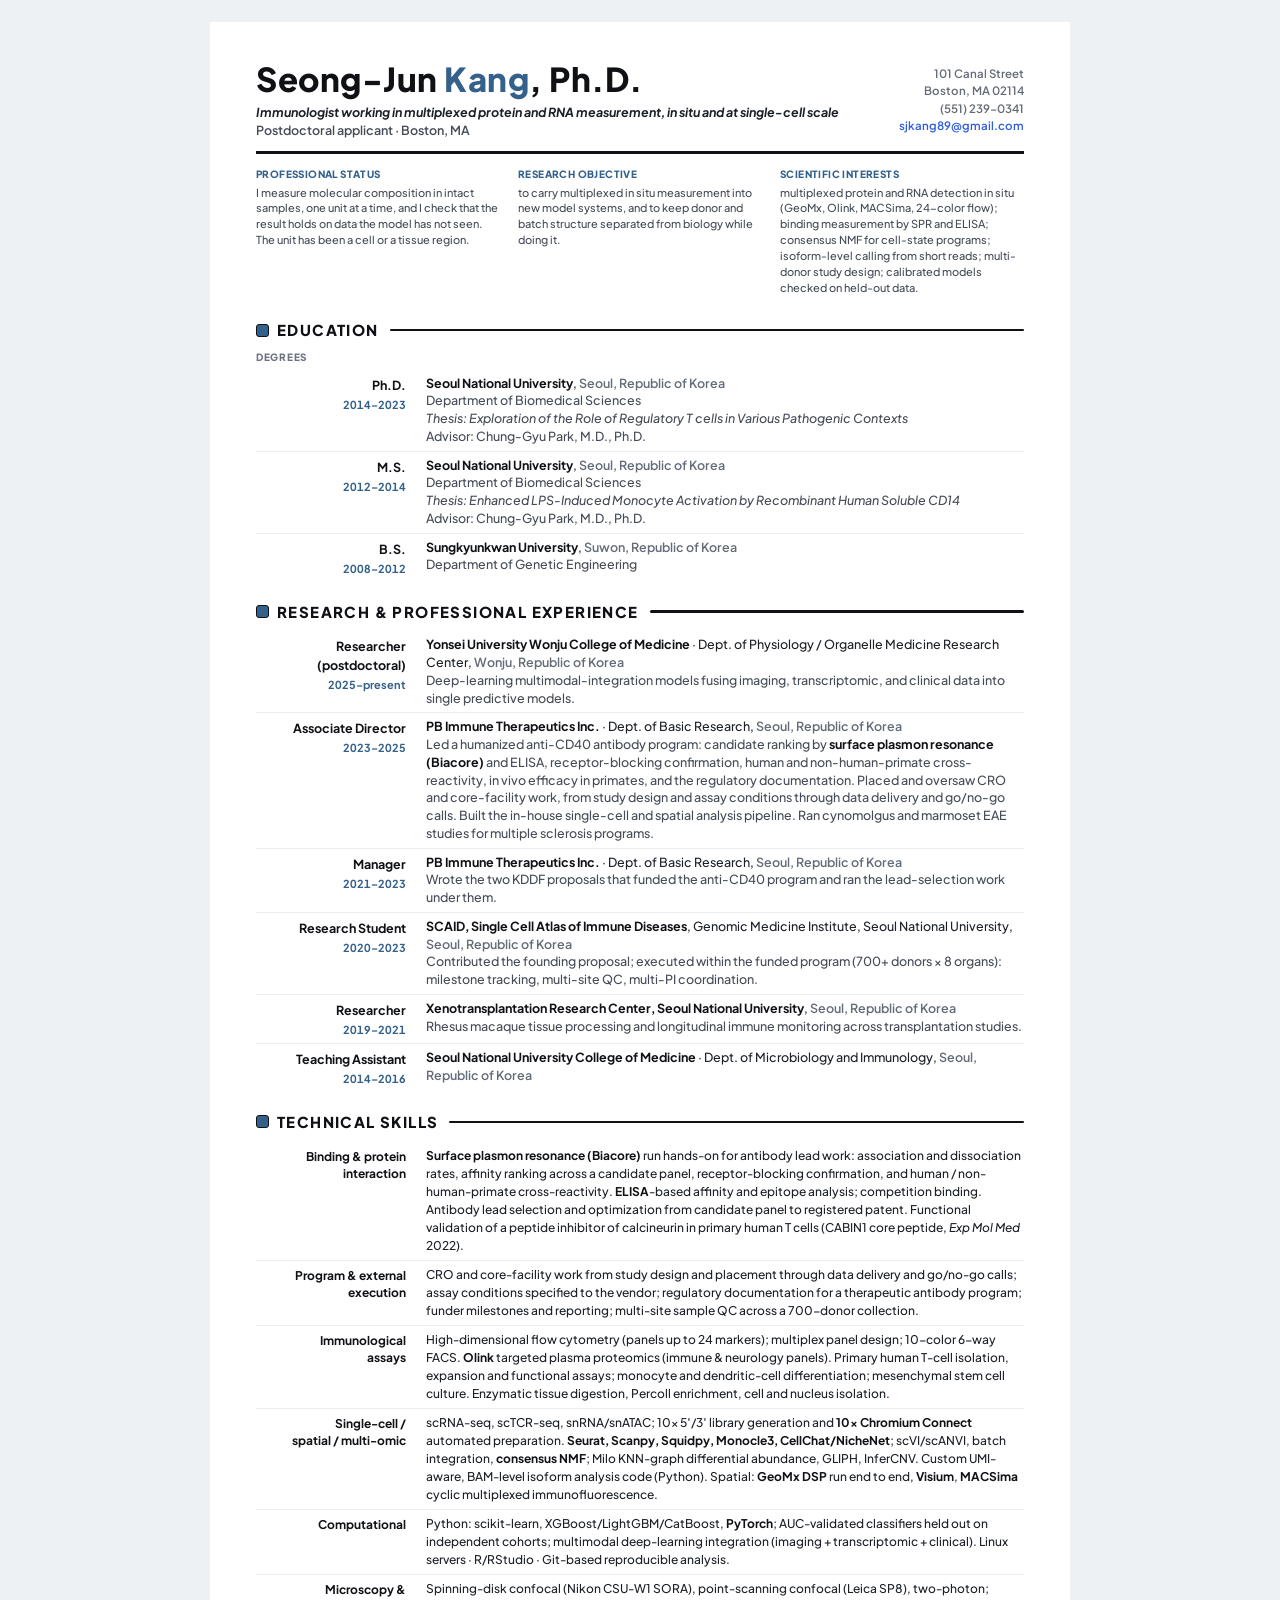
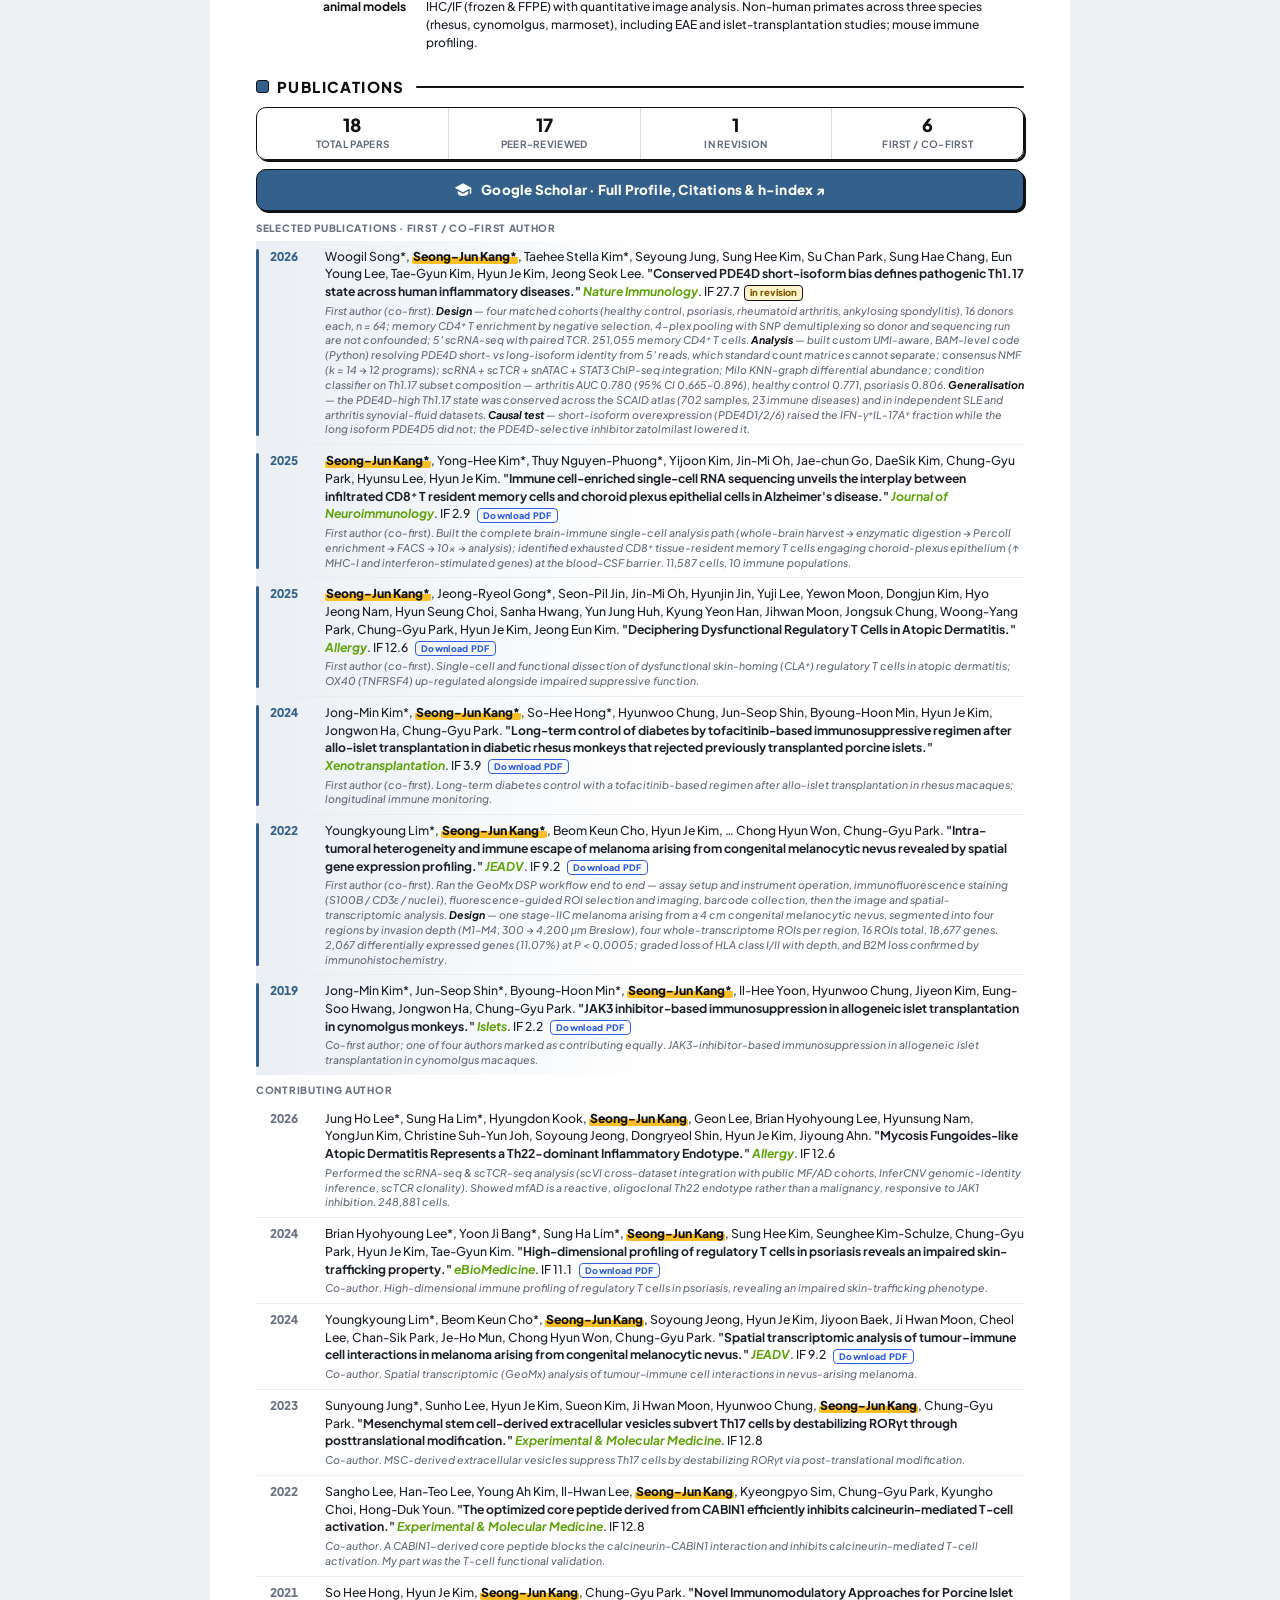
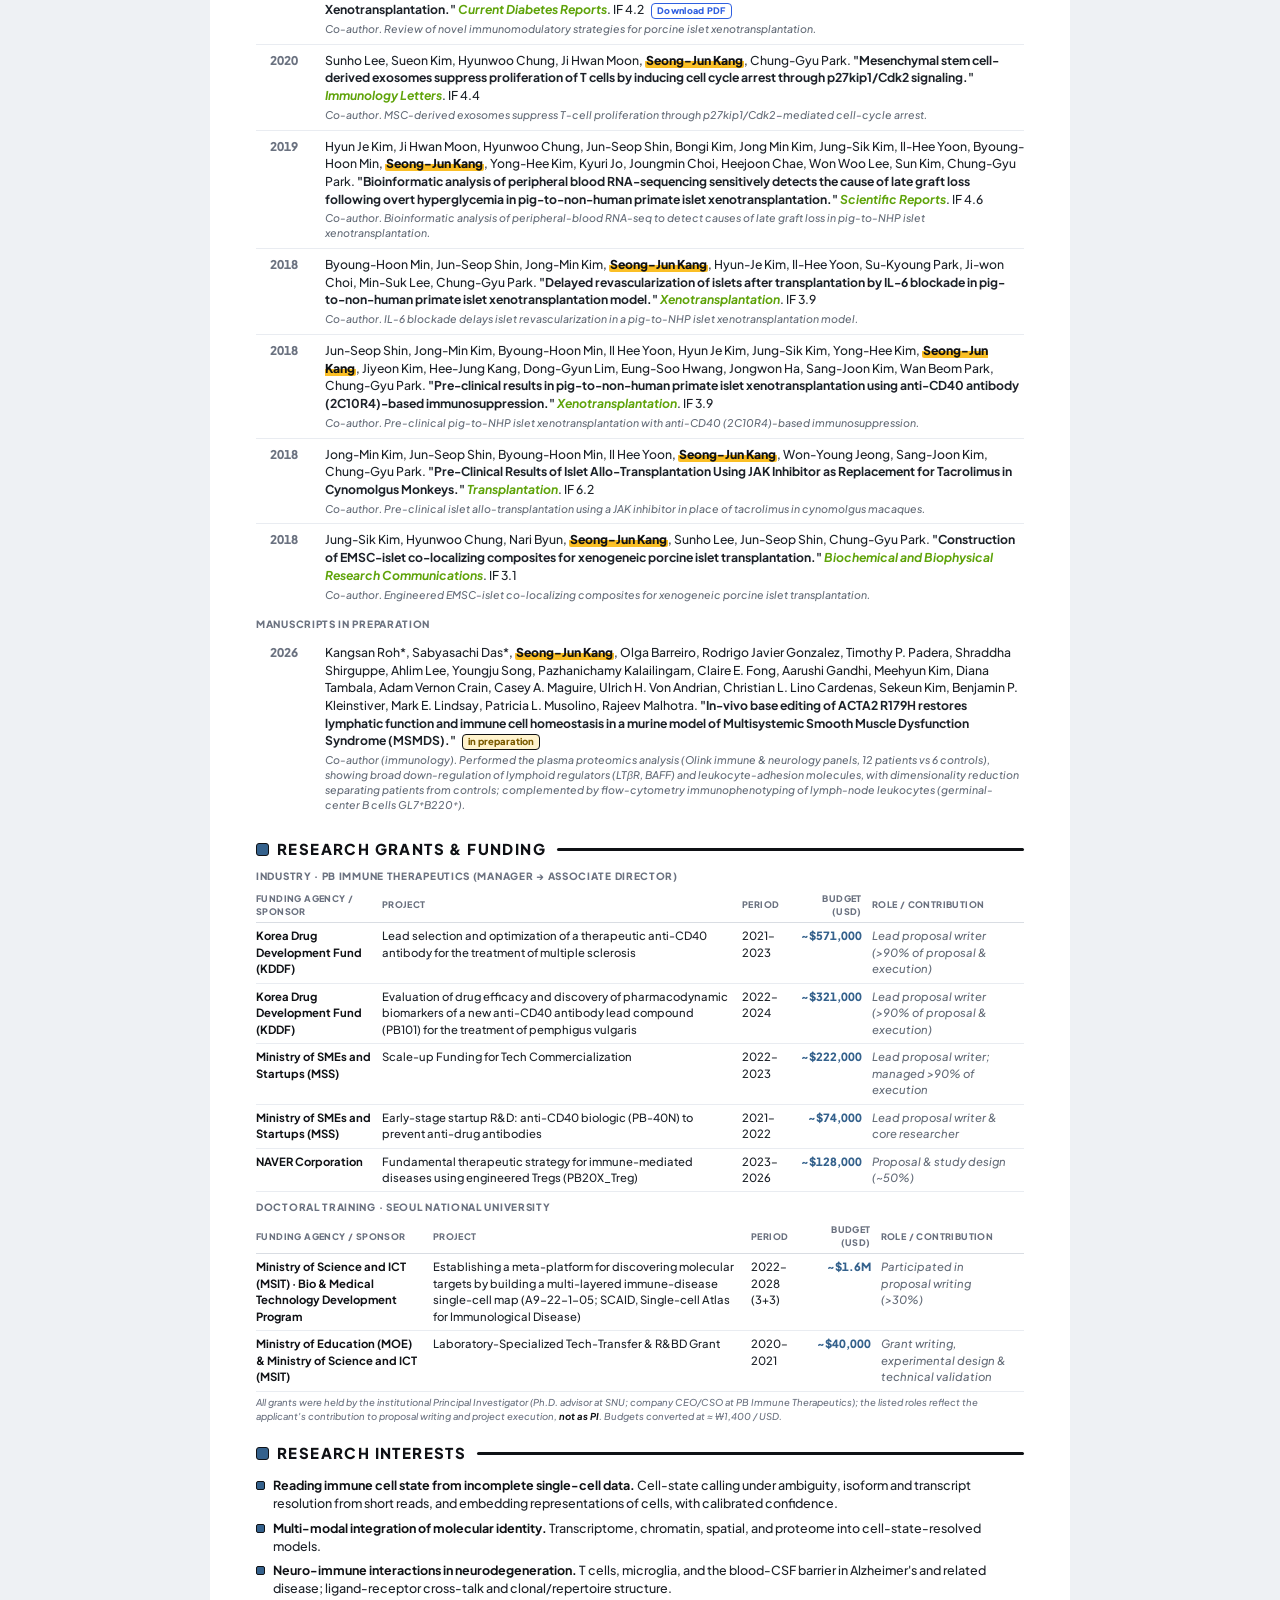
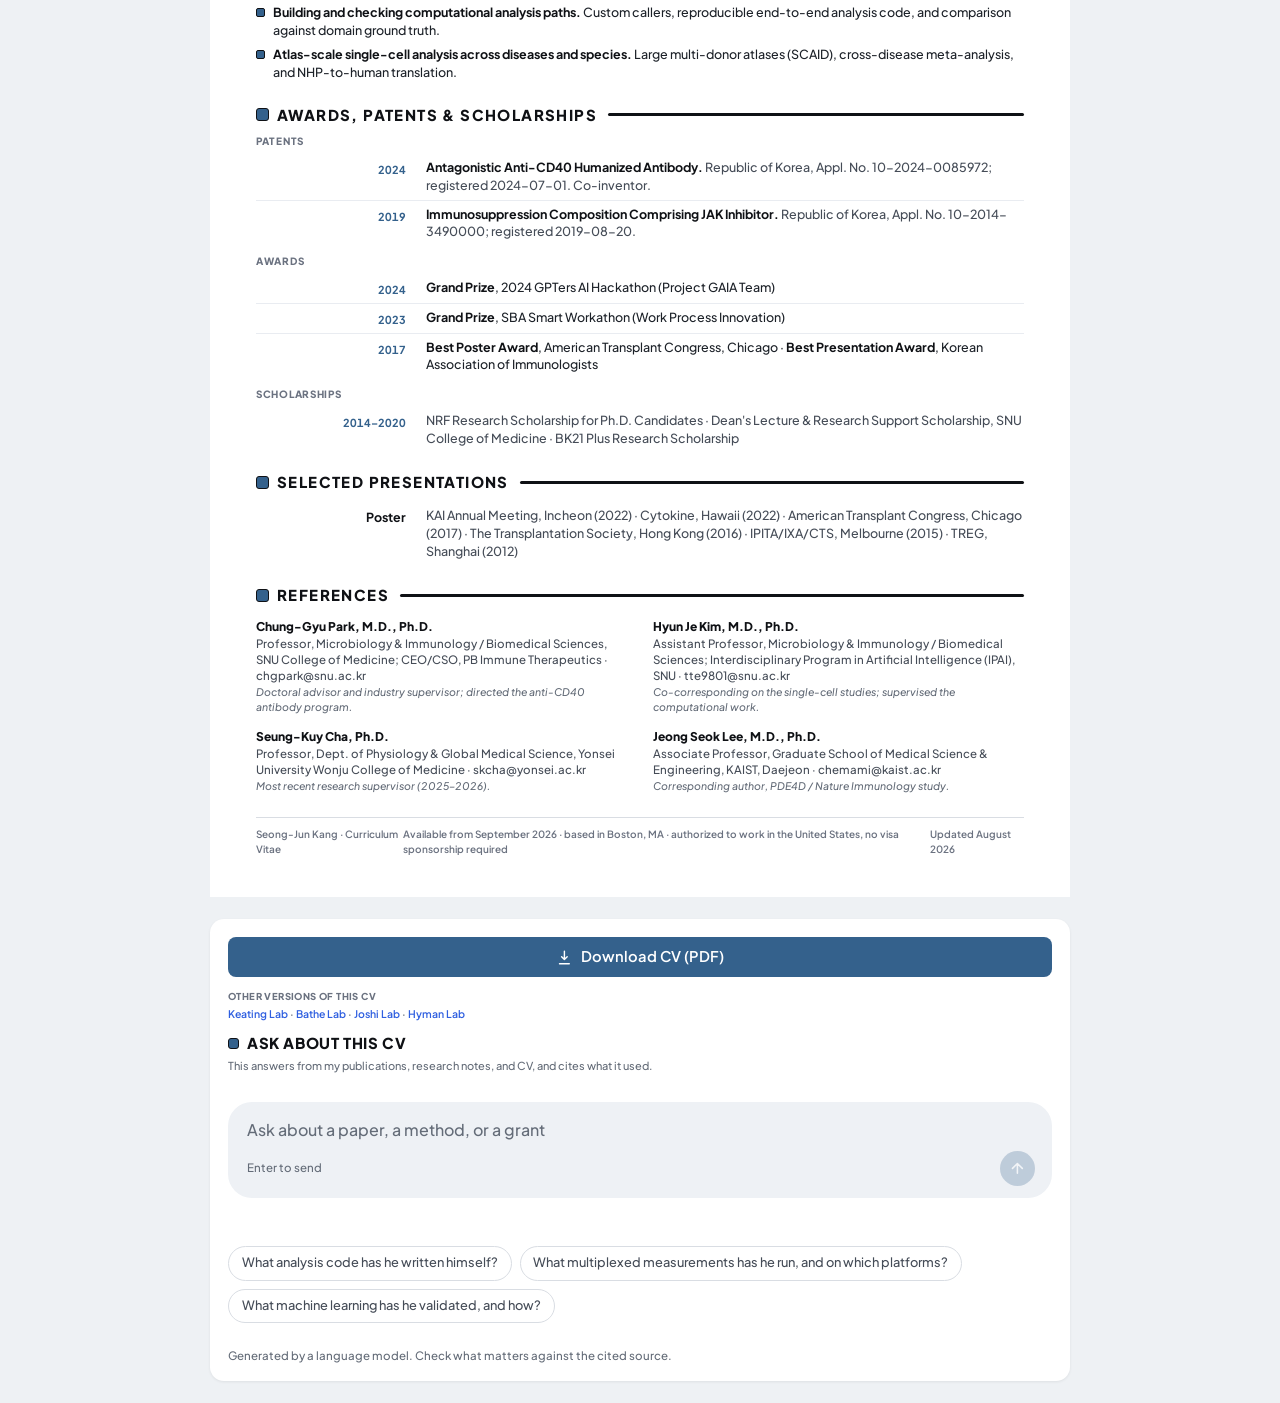
==== commit dd2fb30e: "Drop the two chat suggestions that were coming back empty Measured against the live endpoint, three " ====
--- a/index.html
+++ b/index.html
@@ -3,23 +3,27 @@
 <head>
 <meta charset="utf-8">
 <meta name="viewport" content="width=device-width, initial-scale=1">
-<title>Seong-Jun Kang, Ph.D. · Curriculum Vitae · Bathe Lab</title>
+<title>Seong-Jun Kang, Ph.D. · Curriculum Vitae</title>
 
 <!-- Favicon: brain emoji as inline SVG (no extra file, works in light/dark) -->
 <link rel="icon" href="data:image/svg+xml,<svg xmlns='http://www.w3.org/2000/svg' viewBox='0 0 100 100'><text y='.9em' font-size='90'>%F0%9F%A7%A0</text></svg>">
 
-<!-- Open Graph / link-preview card -->
+<!-- Open Graph / link-preview card. -->
 <meta property="og:type" content="website">
 <meta property="og:url" content="https://kangseongjun.com/">
-<meta property="og:title" content="Seong-Jun Kang, Ph.D. · Curriculum Vitae · Bathe Lab">
-<meta property="og:description" content="Immunologist working in multiplexed protein and RNA measurement and single-cell analysis. Postdoctoral Associate applicant, Bathe Lab, Massachusetts Institute of Technology.">
+<meta property="og:title" content="Seong-Jun Kang, Ph.D. · Curriculum Vitae">
+<meta property="og:description" content="Immunologist working in multiplexed protein and RNA measurement, in situ and at single-cell scale. Single-cell and spatial multi-omics, binding measurement, and models checked on held-out data.">
+<!-- Each page carries its own card image, rendered from itself. One shared image would
+     show one lab's name over every other lab's title. -->
 <meta property="og:image" content="https://kangseongjun.com/og-image.png">
 <meta property="og:image:width" content="1200">
 <meta property="og:image:height" content="630">
 <meta name="twitter:card" content="summary_large_image">
-<meta name="twitter:title" content="Seong-Jun Kang, Ph.D. · Curriculum Vitae · Bathe Lab">
-<meta name="twitter:description" content="Immunologist working in multiplexed protein and RNA measurement and single-cell analysis. Postdoctoral Associate applicant, Bathe Lab, Massachusetts Institute of Technology.">
+<meta name="twitter:title" content="Seong-Jun Kang, Ph.D. · Curriculum Vitae">
+<meta name="twitter:description" content="Immunologist working in multiplexed protein and RNA measurement, in situ and at single-cell scale. Single-cell and spatial multi-omics, binding measurement, and models checked on held-out data.">
 <meta name="twitter:image" content="https://kangseongjun.com/og-image.png">
+<!-- Which source file this deployed copy was cut from. Bump it with every copy. -->
+<meta name="generator" content="Seong-Jun-CV-for-labs/build.py v1.0.0 · blocks/_root.json">
 
 <link rel="preconnect" href="https://fonts.googleapis.com">
 <link rel="preconnect" href="https://fonts.gstatic.com" crossorigin>
@@ -29,7 +33,9 @@
 /* CV_brainfish v7 · v3 clean ledger + v6 detailed year-column pubs · BLUE accent (name highlight = yellow, journal = green) */
 :root{
   --lime:#a3e635; --lime-deep:#5fa30a; --carbon:#0f1115; --ink:#1c2128; --graphite:#454c57; --iron:#646c78;
-  --slate:#9aa2af; --line:#d9dde3; --line-soft:#e9ecf1; --cobalt:#2f5fe0; --paper:#ffffff;
+  /* --slate carries the sublabels, table headers, publication years and the footnote,
+     all of them small. At #9aa2af it measures 2.6:1 on white, under the 4.5:1 threshold. */
+  --slate:#6b7280; --line:#d9dde3; --line-soft:#e9ecf1; --cobalt:#2f5fe0; --paper:#ffffff;
   --blue:#34618c; --yellow:#fbbf25;
   --font:"Plus Jakarta Sans",-apple-system,BlinkMacSystemFont,"Segoe UI",sans-serif;
 }
@@ -66,6 +72,9 @@
 }
 .askpane .ksj-title{font-size:15px;font-weight:800;letter-spacing:.6px;text-transform:uppercase;
                     color:var(--carbon);display:flex;align-items:center;gap:8px}
+.askpane .ksj-title::before{content:"";width:11px;height:11px;background:var(--blue);
+                            border:1.5px solid var(--carbon);border-radius:3px;flex-shrink:0}
+.askpane .ksj-intro{font-size:11px;line-height:1.45}
 .cv-download{
   display:flex; align-items:center; justify-content:center; gap:.5rem;
   margin:0 0 .75rem; padding:.6rem 1rem;
@@ -73,15 +82,19 @@
   font-size:.92rem; font-weight:600; text-decoration:none;
   transition:background .15s;
 }
-/* A darker shade of the same accent on hover. The earlier version used --ksj-accent-2,
-   which is defined only inside .ksj-chat; this button sits outside it, so the variable
-   resolved to nothing and the background went white. color-mix keeps the hover in the
-   same blue rather than jumping to the brighter --cobalt. */
+/* A darker shade of the same accent on hover. color-mix keeps the hover in the same blue
+   rather than jumping to the brighter --cobalt. */
 .cv-download:hover{background:color-mix(in srgb, var(--blue) 82%, #000);}
+.cv-download:focus-visible{outline:2.5px solid var(--cobalt);outline-offset:2px}
 .cv-download svg{width:1.05rem; height:1.05rem; fill:none; stroke:currentColor; stroke-width:2; stroke-linecap:round; stroke-linejoin:round;}
-.askpane .ksj-title::before{content:"";width:11px;height:11px;background:var(--blue);
-                            border:1.5px solid var(--carbon);border-radius:3px;flex-shrink:0}
-.askpane .ksj-intro{font-size:11px;line-height:1.45}
+/* The other pages of this CV. A reader who lands on one lab's page has no way to the
+   others otherwise. Each page hides its own entry. */
+.cv-others{margin:0 0 .75rem;font-size:10.5px;line-height:1.5;color:var(--iron);font-weight:600}
+.cv-others b{display:block;font-size:9.5px;letter-spacing:.4px;text-transform:uppercase;
+             color:var(--slate);margin-bottom:2px;font-weight:800}
+.cv-others a{color:var(--cobalt)}
+.cv-others a:hover{text-decoration:underline}
+.cv-others a:focus-visible{outline:2px solid var(--cobalt);outline-offset:2px}
 
 /* Below the point where 860 + 390 stops fitting, the CV goes full width and the chat
    moves under it. It stops being sticky there: a sticky panel on a phone eats the screen. */
@@ -143,6 +156,10 @@
 .scholar-btn:active{transform:translate(2px,2px);box-shadow:0 0 0 var(--carbon)}
 .scholar-btn:focus-visible{outline:2.5px solid var(--cobalt);outline-offset:2px}
 .granttbl{width:100%;border-collapse:collapse;margin:4px 0 4px;font-size:11.3px}
+/* The industry table runs past a page break in print. Only a real thead repeats, and it
+   only repeats with this display value; without it the second half of the table prints
+   as unlabelled money. */
+.granttbl thead{display:table-header-group}
 .granttbl th{text-align:left;font-size:9px;font-weight:800;text-transform:uppercase;letter-spacing:.4px;color:var(--slate);border-bottom:1.5px solid var(--line);padding:3px 10px 4px 0}
 .granttbl th.r,.granttbl td.bd{text-align:right}
 .granttbl td{padding:5px 10px 5px 0;border-bottom:1px solid var(--line-soft);vertical-align:top}
@@ -214,6 +231,9 @@
   .page{margin:0;max-width:none;padding:0;box-shadow:none}
   .sec{margin-top:13px}
   .sechdr,.row,.skillrow,ol.pubs li,.refblk{break-inside:avoid}
+  /* break-inside alone let a heading sit alone at the foot of a page with its first entry
+     on the next one. */
+  .sechdr,.sublbl{break-after:avoid;page-break-after:avoid}
   .name{font-size:27px}
   /* This was position:fixed, which repeats the line on every sheet but pins it inside the
      page area, so on any full page it printed across the last entry. Pushing it into the
@@ -233,10 +253,10 @@
   <header>
     <div class="hgrid">
       <div class="hleft">
-        <div class="name">Seong-Jun <span class="accent">Kang</span>, Ph.D.</div>
+        <h1 class="name">Seong-Jun <span class="accent">Kang</span>, Ph.D.</h1>
         <div class="titles">
           <div class="t-em">Immunologist working in multiplexed protein and RNA measurement, in situ and at single-cell scale</div>
-          <div>Postdoctoral Associate applicant · Bathe Lab, MIT Department of Biological Engineering</div>
+          <div>Postdoctoral applicant · Boston, MA</div>
         </div>
       </div>
       <div class="hright">
@@ -245,8 +265,8 @@
     </div>
     <div class="summary3">
       <div class="col"><span class="slab">Professional status</span>I measure molecular composition in intact samples, one unit at a time, and I check that the result holds on data the model has not seen. The unit has been a cell or a tissue region.</div>
-      <div class="col"><span class="slab">Research objectives</span>to carry multiplexed in situ measurement into human iPSC-derived models at screening scale, and to keep donor and batch structure separated from biology while doing it.</div>
-      <div class="col"><span class="slab">Scientific interests</span>multiplexed protein and RNA detection in situ (GeoMx, Olink, 24-color flow); consensus NMF for cell-state programs; isoform-level calling from short reads; multi-donor study design; calibrated models checked on held-out data.</div>
+      <div class="col"><span class="slab">Research objective</span>to carry multiplexed in situ measurement into new model systems, and to keep donor and batch structure separated from biology while doing it.</div>
+      <div class="col"><span class="slab">Scientific interests</span>multiplexed protein and RNA detection in situ (GeoMx, Olink, MACSima, 24-color flow); binding measurement by SPR and ELISA; consensus NMF for cell-state programs; isoform-level calling from short reads; multi-donor study design; calibrated models checked on held-out data.</div>
     </div>
   </header>
 
@@ -256,7 +276,7 @@
     <div class="sublbl">Degrees</div>
     <div class="row">
       <div class="lab"><span class="role">Ph.D.</span><span class="dt">2014–2023</span></div>
-      <div class="main"><span class="org">Seoul National University</span>, <span class="loc">Seoul, Republic of Korea</span><br><span class="det">Department of Biomedical Sciences</span><br><span class="th">Thesis: Exploration of the Regulatory T-cell Role in Various Pathogenic Contexts</span><br><span class="det">Advisor: Chung-Gyu Park, M.D., Ph.D.</span></div>
+      <div class="main"><span class="org">Seoul National University</span>, <span class="loc">Seoul, Republic of Korea</span><br><span class="det">Department of Biomedical Sciences</span><br><span class="th">Thesis: Exploration of the Role of Regulatory T cells in Various Pathogenic Contexts</span><br><span class="det">Advisor: Chung-Gyu Park, M.D., Ph.D.</span></div>
     </div>
     <div class="row">
       <div class="lab"><span class="role">M.S.</span><span class="dt">2012–2014</span></div>
@@ -272,28 +292,59 @@
   <section class="sec">
     <div class="sechdr"><h2>Research &amp; Professional Experience</h2><div class="rule"></div></div>
     <div class="row">
-      <div class="lab"><span class="role">Researcher<br>(postdoctoral)</span><span class="dt">2025–2026</span></div>
-      <div class="main"><span class="org">Yonsei University Wonju College of Medicine</span> · Dept. of Physiology / Organelle Medicine Research Center, <span class="loc">Wonju, Republic of Korea</span><br><span class="det">Developed deep-learning multimodal-integration models fusing imaging, transcriptomic, and clinical data into single predictive models.</span></div>
+      <div class="lab"><span class="role">Researcher<br>(postdoctoral)</span><span class="dt">2025–present</span></div>
+      <div class="main"><span class="org">Yonsei University Wonju College of Medicine</span> · Dept. of Physiology / Organelle Medicine Research Center, <span class="loc">Wonju, Republic of Korea</span><br><span class="det">Deep-learning multimodal-integration models fusing imaging, transcriptomic, and clinical data into single predictive models.</span></div>
     </div>
     <div class="row">
       <div class="lab"><span class="role">Associate Director</span><span class="dt">2023–2025</span></div>
-      <div class="main"><span class="org">PB Immune Therapeutics Inc.</span> · Dept. of Basic Research, <span class="loc">Seoul, Republic of Korea</span><br><span class="det">Built in-house single-cell &amp; spatial transcriptomics analysis code from scratch; led cross-functional NHP (cynomolgus, marmoset) EAE/multiple-sclerosis multi-omic studies; oversaw regulatory documentation for an anti-CD40 humanized-antibody program.</span></div>
+      <div class="main"><span class="org">PB Immune Therapeutics Inc.</span> · Dept. of Basic Research, <span class="loc">Seoul, Republic of Korea</span><br><span class="det">Led a humanized anti-CD40 antibody program: candidate ranking by <b>surface plasmon resonance (Biacore)</b> and ELISA, receptor-blocking confirmation, human and non-human-primate cross-reactivity, in vivo efficacy in primates, and the regulatory documentation. Placed and oversaw CRO and core-facility work, from study design and assay conditions through data delivery and go/no-go calls. Built the in-house single-cell and spatial analysis pipeline. Ran cynomolgus and marmoset EAE studies for multiple sclerosis programs.</span></div>
     </div>
     <div class="row">
       <div class="lab"><span class="role">Manager</span><span class="dt">2021–2023</span></div>
-      <div class="main"><span class="org">PB Immune Therapeutics Inc.</span> · Dept. of Basic Research, <span class="loc">Seoul, Republic of Korea</span></div>
+      <div class="main"><span class="org">PB Immune Therapeutics Inc.</span> · Dept. of Basic Research, <span class="loc">Seoul, Republic of Korea</span><br><span class="det">Wrote the two KDDF proposals that funded the anti-CD40 program and ran the lead-selection work under them.</span></div>
+    </div>
+    <div class="row">
+      <div class="lab"><span class="role">Research Student</span><span class="dt">2020–2023</span></div>
+      <div class="main"><span class="org">SCAID, Single Cell Atlas of Immune Diseases</span>, Genomic Medicine Institute, Seoul National University, <span class="loc">Seoul, Republic of Korea</span><br><span class="det">Contributed the founding proposal; executed within the funded program (700+ donors × 8 organs): milestone tracking, multi-site QC, multi-PI coordination.</span></div>
     </div>
     <div class="row">
       <div class="lab"><span class="role">Researcher</span><span class="dt">2019–2021</span></div>
-      <div class="main"><span class="org">Xenotransplantation Research Center, Seoul National University</span>, <span class="loc">Seoul, Republic of Korea</span><br><span class="det">Rhesus macaque tissue processing, longitudinal immune monitoring, and CNS (brain/spinal cord) tissue handling for immunological analysis.</span></div>
-    </div>
-    <div class="row">
-      <div class="lab"><span class="role">Research Student</span><span class="dt">2020–2023</span></div>
-      <div class="main"><span class="org">SCAID, Single Cell Atlas of Immune Diseases</span>, Genomic Medicine Institute, Seoul National University, <span class="loc">Seoul, Republic of Korea</span><br><span class="det">Contributed the founding proposal; executed within the funded program (700+ donors × 8 organs × 23 immune diseases): milestone tracking, multi-site QC, multi-PI coordination.</span></div>
+      <div class="main"><span class="org">Xenotransplantation Research Center, Seoul National University</span>, <span class="loc">Seoul, Republic of Korea</span><br><span class="det">Rhesus macaque tissue processing and longitudinal immune monitoring across transplantation studies.</span></div>
     </div>
     <div class="row">
       <div class="lab"><span class="role">Teaching Assistant</span><span class="dt">2014–2016</span></div>
       <div class="main"><span class="org">Seoul National University College of Medicine</span> · Dept. of Microbiology and Immunology, <span class="loc">Seoul, Republic of Korea</span></div>
+    </div>
+  </section>
+
+  <!-- ============ TECHNICAL SKILLS ============ -->
+  <!-- Skills sit above the publication list on this version, because the posting asks for
+       biophysical assays and CRO work first and for the publication record after. -->
+  <section class="sec">
+    <div class="sechdr"><h2>Technical Skills</h2><div class="rule"></div></div>
+    <div class="skillrow">
+      <div class="lab">Binding &amp; protein<br>interaction</div>
+      <div class="items"><b>Surface plasmon resonance (Biacore)</b> run hands-on for antibody lead work: association and dissociation rates, affinity ranking across a candidate panel, receptor-blocking confirmation, and human / non-human-primate cross-reactivity. <b>ELISA</b>-based affinity and epitope analysis; competition binding. Antibody lead selection and optimization from candidate panel to registered patent. Functional validation of a peptide inhibitor of calcineurin in primary human T cells (CABIN1 core peptide, <i>Exp Mol Med</i> 2022).</div>
+    </div>
+    <div class="skillrow">
+      <div class="lab">Program &amp; external<br>execution</div>
+      <div class="items">CRO and core-facility work from study design and placement through data delivery and go/no-go calls; assay conditions specified to the vendor; regulatory documentation for a therapeutic antibody program; funder milestones and reporting; multi-site sample QC across a 700-donor collection.</div>
+    </div>
+    <div class="skillrow">
+      <div class="lab">Immunological<br>assays</div>
+      <div class="items">High-dimensional flow cytometry (panels up to 24 markers); multiplex panel design; 10-color 6-way FACS. <b>Olink</b> targeted plasma proteomics (immune &amp; neurology panels). Primary human T-cell isolation, expansion and functional assays; monocyte and dendritic-cell differentiation; mesenchymal stem cell culture. Enzymatic tissue digestion, Percoll enrichment, cell and nucleus isolation.</div>
+    </div>
+    <div class="skillrow">
+      <div class="lab">Single-cell /<br>spatial / multi-omic</div>
+      <div class="items">scRNA-seq, scTCR-seq, snRNA/snATAC; 10x 5′/3′ library generation and <b>10x Chromium Connect</b> automated preparation. <b>Seurat, Scanpy, Squidpy, Monocle3, CellChat/NicheNet</b>; scVI/scANVI, batch integration, <b>consensus NMF</b>; Milo KNN-graph differential abundance, GLIPH, InferCNV. Custom UMI-aware, BAM-level isoform analysis code (Python). Spatial: <b>GeoMx DSP</b> run end to end, <b>Visium</b>, <b>MACSima</b> cyclic multiplexed immunofluorescence.</div>
+    </div>
+    <div class="skillrow">
+      <div class="lab">Computational</div>
+      <div class="items">Python: scikit-learn, XGBoost/LightGBM/CatBoost, <b>PyTorch</b>; AUC-validated classifiers held out on independent cohorts; multimodal deep-learning integration (imaging + transcriptomic + clinical). Linux servers · R/RStudio · Git-based reproducible analysis.</div>
+    </div>
+    <div class="skillrow">
+      <div class="lab">Microscopy &amp;<br>animal models</div>
+      <div class="items">Spinning-disk confocal (Nikon CSU-W1 SORA), point-scanning confocal (Leica SP8), two-photon; IHC/IF (frozen &amp; FFPE) with quantitative image analysis. Non-human primates across three species (rhesus, cynomolgus, marmoset), including EAE and islet-transplantation studies; mouse immune profiling.</div>
     </div>
   </section>
 
@@ -310,20 +361,20 @@
     <div class="sublbl" style="margin-top:4px">Selected Publications · First / Co-first Author</div>
     <ul class="publist">
       <li class="pri"><span class="yr">2026</span><span class="ct">Woogil Song*, <span class="me">Seong-Jun Kang*</span>, Taehee Stella Kim*, Seyoung Jung, Sung Hee Kim, Su Chan Park, Sung Hae Chang, Eun Young Lee, Tae-Gyun Kim, Hyun Je Kim, Jeong Seok Lee. <span class="ttl">"Conserved PDE4D short-isoform bias defines pathogenic Th1.17 state across human inflammatory diseases."</span> <span class="jr">Nature Immunology</span>. IF 27.7<span class="rev">in revision</span><span class="contrib">First author (co-first). <b>Design</b> — four matched cohorts (healthy control, psoriasis, rheumatoid arthritis, ankylosing spondylitis), 16 donors each, n = 64; memory CD4⁺ T enrichment by negative selection, 4-plex pooling with SNP demultiplexing so donor and sequencing run are not confounded; 5′ scRNA-seq with paired TCR. 251,055 memory CD4⁺ T cells. <b>Analysis</b> — built custom UMI-aware, BAM-level code (Python) resolving PDE4D short- vs long-isoform identity from 5′ reads, which standard count matrices cannot separate; consensus NMF (k = 14 → 12 programs); scRNA + scTCR + snATAC + STAT3 ChIP-seq integration; Milo KNN-graph differential abundance; condition classifier on Th1.17 subset composition — arthritis AUC 0.780 (95% CI 0.665–0.896), healthy control 0.771, psoriasis 0.806. <b>Generalisation</b> — the PDE4D-high Th1.17 state was conserved across the SCAID atlas (702 samples, 23 immune diseases) and in independent SLE and arthritis synovial-fluid datasets. <b>Causal test</b> — short-isoform overexpression (PDE4D1/2/6) raised the IFN-γ⁺IL-17A⁺ fraction while the long isoform PDE4D5 did not; the PDE4D-selective inhibitor zatolmilast lowered it.</span></span></li>
-      <li class="pri"><span class="yr">2025</span><span class="ct"><span class="me">Seong-Jun Kang*</span>, Yong-Hee Kim*, Thuy Nguyen-Phuong*, Yijoon Kim, Jin-Mi Oh, Jae-chun Go, DaeSik Kim, Chung-Gyu Park, Hyunsu Lee, Hyun Je Kim. <span class="ttl">"Immune cell-enriched single-cell RNA sequencing unveils the interplay between infiltrated CD8⁺ T resident memory cells and choroid plexus epithelial cells in Alzheimer's disease."</span> <span class="jr">Journal of Neuroimmunology</span>. IF 2.9 <a class="pdf" href="https://github.com/awesomejun/Seong-Jun-CV/blob/main/papers/2025_JNI_Alzheimer_scRNAseq.pdf">Download PDF</a><span class="contrib">First author (co-first). Built the complete brain-immune single-cell analysis path (whole-brain harvest → enzymatic digestion → Percoll enrichment → FACS → 10x → analysis); identified exhausted CD8⁺ tissue-resident memory T cells engaging choroid-plexus epithelium (↑ MHC-I and interferon-stimulated genes) at the blood–CSF barrier. 11,587 cells, 10 immune populations.</span></span></li>
-      <li class="pri"><span class="yr">2025</span><span class="ct"><span class="me">Seong-Jun Kang*</span>, Jeong-Ryeol Gong*, Seon-Pil Jin, Jin-Mi Oh, Hyunjin Jin, Yuji Lee, Yewon Moon, Dongjun Kim, Hyo Jeong Nam, Hyun Seung Choi, Sanha Hwang, Yun Jung Huh, Kyung Yeon Han, Jihwan Moon, Jongsuk Chung, Woong-Yang Park, Chung-Gyu Park, Hyun Je Kim, Jeong Eun Kim. <span class="ttl">"Deciphering Dysfunctional Regulatory T Cells in Atopic Dermatitis."</span> <span class="jr">Allergy</span>. IF 12.6 <a class="pdf" href="https://github.com/awesomejun/Seong-Jun-CV/blob/main/papers/2025_Allergy_AD_Treg.pdf">Download PDF</a><span class="contrib">First author (co-first). Single-cell and functional dissection of dysfunctional skin-homing (CLA⁺) regulatory T cells in atopic dermatitis; OX40 (TNFRSF4) up-regulated alongside impaired suppressive function.</span></span></li>
-      <li class="pri"><span class="yr">2024</span><span class="ct">Jong-Min Kim*, <span class="me">Seong-Jun Kang*</span>, So-Hee Hong, Hyunwoo Chung, Jun-Seop Shin, Byoung-Hoon Min, Hyun Je Kim, Jongwon Ha, Chung-Gyu Park. <span class="ttl">"Long-term control of diabetes by tofacitinib-based immunosuppressive regimen after allo-islet transplantation in diabetic rhesus monkeys that rejected previously transplanted porcine islets."</span> <span class="jr">Xenotransplantation</span>. IF 3.9 <a class="pdf" href="https://github.com/awesomejun/Seong-Jun-CV/blob/main/papers/2024_Xenotransplantation_tofacitinib.pdf">Download PDF</a><span class="contrib">First author (co-first). Long-term diabetes control with a tofacitinib-based regimen after allo-islet transplantation in rhesus macaques; longitudinal immune monitoring.</span></span></li>
-      <li class="pri"><span class="yr">2022</span><span class="ct">Youngkyoung Lim*, <span class="me">Seong-Jun Kang*</span>, Bum Keun Cho, Hyun Je Kim, Chung-Gyu Park. <span class="ttl">"Intra-tumoral heterogeneity and immune escape of melanoma arising from congenital melanocytic nevus revealed by spatial gene expression profiling."</span> <span class="jr">JEADV</span>. IF 9.2 <a class="pdf" href="https://github.com/awesomejun/Seong-Jun-CV/blob/main/papers/2022_JEADV_melanoma_spatial.pdf">Download PDF</a><span class="contrib">First author (co-first). Ran the GeoMx DSP workflow end to end — assay setup and instrument operation, immunofluorescence staining (S100B / CD3ε / nuclei), fluorescence-guided ROI selection and imaging, barcode collection, then the image and spatial-transcriptomic analysis. <b>Design</b> — one stage-IIC melanoma arising from a 4 cm congenital melanocytic nevus, segmented into four regions by invasion depth (M1–M4, 300 → 4,200 μm Breslow), four whole-transcriptome ROIs per region, 16 ROIs total, 18,677 genes. 2,067 differentially expressed genes (11.07%) at P &lt; 0.0005; graded loss of HLA class I/II with depth, and B2M loss confirmed by immunohistochemistry.</span></span></li>
-      <li class="pri"><span class="yr">2019</span><span class="ct">Jong Min Kim, Jun Seop Shin, Byoung Hoon Min, <span class="me">Seong-Jun Kang*</span>, Il Hee Yoon, Hyunwoo Chung, Jiyeon Kim, Eung Soo Hwang, Jongwon Ha, Chung Gyu Park. <span class="ttl">"JAK3 inhibitor-based immunosuppression in allogeneic islet transplantation in cynomolgus monkeys."</span> <span class="jr">Islets</span>. IF 2.2 <a class="pdf" href="https://github.com/awesomejun/Seong-Jun-CV/blob/main/papers/2019_Islets_JAK3_isletTx.pdf">Download PDF</a><span class="contrib">First author (co-first). JAK3-inhibitor-based immunosuppression in allogeneic islet transplantation in cynomolgus macaques.</span></span></li>
+      <li class="pri"><span class="yr">2025</span><span class="ct"><span class="me">Seong-Jun Kang*</span>, Yong-Hee Kim*, Thuy Nguyen-Phuong*, Yijoon Kim, Jin-Mi Oh, Jae-chun Go, DaeSik Kim, Chung-Gyu Park, Hyunsu Lee, Hyun Je Kim. <span class="ttl">"Immune cell-enriched single-cell RNA sequencing unveils the interplay between infiltrated CD8⁺ T resident memory cells and choroid plexus epithelial cells in Alzheimer's disease."</span> <span class="jr">Journal of Neuroimmunology</span>. IF 2.9 <a class="pdf" href="papers/2025_JNI_Alzheimer_scRNAseq.pdf">Download PDF</a><span class="contrib">First author (co-first). Built the complete brain-immune single-cell analysis path (whole-brain harvest → enzymatic digestion → Percoll enrichment → FACS → 10x → analysis); identified exhausted CD8⁺ tissue-resident memory T cells engaging choroid-plexus epithelium (↑ MHC-I and interferon-stimulated genes) at the blood–CSF barrier. 11,587 cells, 10 immune populations.</span></span></li>
+      <li class="pri"><span class="yr">2025</span><span class="ct"><span class="me">Seong-Jun Kang*</span>, Jeong-Ryeol Gong*, Seon-Pil Jin, Jin-Mi Oh, Hyunjin Jin, Yuji Lee, Yewon Moon, Dongjun Kim, Hyo Jeong Nam, Hyun Seung Choi, Sanha Hwang, Yun Jung Huh, Kyung Yeon Han, Jihwan Moon, Jongsuk Chung, Woong-Yang Park, Chung-Gyu Park, Hyun Je Kim, Jeong Eun Kim. <span class="ttl">"Deciphering Dysfunctional Regulatory T Cells in Atopic Dermatitis."</span> <span class="jr">Allergy</span>. IF 12.6 <a class="pdf" href="papers/2025_Allergy_AD_Treg.pdf">Download PDF</a><span class="contrib">First author (co-first). Single-cell and functional dissection of dysfunctional skin-homing (CLA⁺) regulatory T cells in atopic dermatitis; OX40 (TNFRSF4) up-regulated alongside impaired suppressive function.</span></span></li>
+      <li class="pri"><span class="yr">2024</span><span class="ct">Jong-Min Kim*, <span class="me">Seong-Jun Kang*</span>, So-Hee Hong*, Hyunwoo Chung, Jun-Seop Shin, Byoung-Hoon Min, Hyun Je Kim, Jongwon Ha, Chung-Gyu Park. <span class="ttl">"Long-term control of diabetes by tofacitinib-based immunosuppressive regimen after allo-islet transplantation in diabetic rhesus monkeys that rejected previously transplanted porcine islets."</span> <span class="jr">Xenotransplantation</span>. IF 3.9 <a class="pdf" href="papers/2024_Xenotransplantation_tofacitinib.pdf">Download PDF</a><span class="contrib">First author (co-first). Long-term diabetes control with a tofacitinib-based regimen after allo-islet transplantation in rhesus macaques; longitudinal immune monitoring.</span></span></li>
+      <li class="pri"><span class="yr">2022</span><span class="ct">Youngkyoung Lim*, <span class="me">Seong-Jun Kang*</span>, Beom Keun Cho, Hyun Je Kim, … Chong Hyun Won, Chung-Gyu Park. <span class="ttl">"Intra-tumoral heterogeneity and immune escape of melanoma arising from congenital melanocytic nevus revealed by spatial gene expression profiling."</span> <span class="jr">JEADV</span>. IF 9.2 <a class="pdf" href="papers/2022_JEADV_melanoma_spatial.pdf">Download PDF</a><span class="contrib">First author (co-first). Ran the GeoMx DSP workflow end to end — assay setup and instrument operation, immunofluorescence staining (S100B / CD3ε / nuclei), fluorescence-guided ROI selection and imaging, barcode collection, then the image and spatial-transcriptomic analysis. <b>Design</b> — one stage-IIC melanoma arising from a 4 cm congenital melanocytic nevus, segmented into four regions by invasion depth (M1–M4, 300 → 4,200 μm Breslow), four whole-transcriptome ROIs per region, 16 ROIs total, 18,677 genes. 2,067 differentially expressed genes (11.07%) at P &lt; 0.0005; graded loss of HLA class I/II with depth, and B2M loss confirmed by immunohistochemistry.</span></span></li>
+      <li class="pri"><span class="yr">2019</span><span class="ct">Jong-Min Kim*, Jun-Seop Shin*, Byoung-Hoon Min*, <span class="me">Seong-Jun Kang*</span>, Il-Hee Yoon, Hyunwoo Chung, Jiyeon Kim, Eung-Soo Hwang, Jongwon Ha, Chung-Gyu Park. <span class="ttl">"JAK3 inhibitor-based immunosuppression in allogeneic islet transplantation in cynomolgus monkeys."</span> <span class="jr">Islets</span>. IF 2.2 <a class="pdf" href="papers/2019_Islets_JAK3_isletTx.pdf">Download PDF</a><span class="contrib">Co-first author; one of four authors marked as contributing equally. JAK3-inhibitor-based immunosuppression in allogeneic islet transplantation in cynomolgus macaques.</span></span></li>
     </ul>
     <div class="sublbl">Contributing Author</div>
     <ul class="publist">
       <li><span class="yr">2026</span><span class="ct">Jung Ho Lee*, Sung Ha Lim*, Hyungdon Kook, <span class="me">Seong-Jun Kang</span>, Geon Lee, Brian Hyohyoung Lee, Hyunsung Nam, YongJun Kim, Christine Suh-Yun Joh, Soyoung Jeong, Dongryeol Shin, Hyun Je Kim, Jiyoung Ahn. <span class="ttl">"Mycosis Fungoides-like Atopic Dermatitis Represents a Th22-dominant Inflammatory Endotype."</span> <span class="jr">Allergy</span>. IF 12.6<span class="contrib">Performed the scRNA-seq &amp; scTCR-seq analysis (scVI cross-dataset integration with public MF/AD cohorts, InferCNV genomic-identity inference, scTCR clonality). Showed mfAD is a reactive, oligoclonal Th22 endotype rather than a malignancy, responsive to JAK1 inhibition. 248,881 cells.</span></span></li>
-      <li><span class="yr">2024</span><span class="ct">Brian Hyohyoung Lee*, Yoon Ji Bang*, Sung Ha Lim*, <span class="me">Seong-Jun Kang</span>, Sung Hee Kim, Seunghee Kim-Schulze, Chung-Gyu Park, Hyun Je Kim, Tae-Gyun Kim. <span class="ttl">"High-dimensional profiling of regulatory T cells in psoriasis reveals an impaired skin-trafficking property."</span> <span class="jr">eBioMedicine</span>. IF 11.1 <a class="pdf" href="https://github.com/awesomejun/Seong-Jun-CV/blob/main/papers/2024_eBioMedicine_psoriasis_Treg.pdf">Download PDF</a><span class="contrib">Co-author. High-dimensional immune profiling of regulatory T cells in psoriasis, revealing an impaired skin-trafficking phenotype.</span></span></li>
-      <li><span class="yr">2024</span><span class="ct">Youngkyoung Lim*, Beom Keun Cho*, <span class="me">Seong-Jun Kang</span>, Soyoung Jeong, Hyun Je Kim, Jiyoon Baek, Ji Hwan Moon, Cheol Lee, Chan-Sik Park, Je-Ho Mun, Chong Hyun Won, Chung-Gyu Park. <span class="ttl">"Spatial transcriptomic analysis of tumour–immune cell interactions in melanoma arising from congenital melanocytic nevus."</span> <span class="jr">JEADV</span>. IF 9.2 <a class="pdf" href="https://github.com/awesomejun/Seong-Jun-CV/blob/main/papers/2024_JEADV_melanoma_immune.pdf">Download PDF</a><span class="contrib">Co-author. Spatial transcriptomic (GeoMx) analysis of tumour–immune cell interactions in nevus-arising melanoma.</span></span></li>
+      <li><span class="yr">2024</span><span class="ct">Brian Hyohyoung Lee*, Yoon Ji Bang*, Sung Ha Lim*, <span class="me">Seong-Jun Kang</span>, Sung Hee Kim, Seunghee Kim-Schulze, Chung-Gyu Park, Hyun Je Kim, Tae-Gyun Kim. <span class="ttl">"High-dimensional profiling of regulatory T cells in psoriasis reveals an impaired skin-trafficking property."</span> <span class="jr">eBioMedicine</span>. IF 11.1 <a class="pdf" href="papers/2024_eBioMedicine_psoriasis_Treg.pdf">Download PDF</a><span class="contrib">Co-author. High-dimensional immune profiling of regulatory T cells in psoriasis, revealing an impaired skin-trafficking phenotype.</span></span></li>
+      <li><span class="yr">2024</span><span class="ct">Youngkyoung Lim*, Beom Keun Cho*, <span class="me">Seong-Jun Kang</span>, Soyoung Jeong, Hyun Je Kim, Jiyoon Baek, Ji Hwan Moon, Cheol Lee, Chan-Sik Park, Je-Ho Mun, Chong Hyun Won, Chung-Gyu Park. <span class="ttl">"Spatial transcriptomic analysis of tumour–immune cell interactions in melanoma arising from congenital melanocytic nevus."</span> <span class="jr">JEADV</span>. IF 9.2 <a class="pdf" href="papers/2024_JEADV_melanoma_immune.pdf">Download PDF</a><span class="contrib">Co-author. Spatial transcriptomic (GeoMx) analysis of tumour–immune cell interactions in nevus-arising melanoma.</span></span></li>
       <li><span class="yr">2023</span><span class="ct">Sunyoung Jung*, Sunho Lee, Hyun Je Kim, Sueon Kim, Ji Hwan Moon, Hyunwoo Chung, <span class="me">Seong-Jun Kang</span>, Chung-Gyu Park. <span class="ttl">"Mesenchymal stem cell-derived extracellular vesicles subvert Th17 cells by destabilizing RORγt through posttranslational modification."</span> <span class="jr">Experimental &amp; Molecular Medicine</span>. IF 12.8<span class="contrib">Co-author. MSC-derived extracellular vesicles suppress Th17 cells by destabilizing RORγt via post-translational modification.</span></span></li>
-      <li><span class="yr">2022</span><span class="ct">Sangho Lee, Han-Teo Lee, Young Ah Kim, Il-Hwan Lee, <span class="me">Seong-Jun Kang</span>, Kyeongpyo Sim, Chung-Gyu Park, Kyungho Choi, Hong-Duk Youn. <span class="ttl">"The optimized core peptide derived from CABIN1 efficiently inhibits calcineurin-mediated T-cell activation."</span> <span class="jr">Experimental &amp; Molecular Medicine</span>. IF 12.8<span class="contrib">Co-author. An optimized CABIN1-derived core peptide inhibits calcineurin-mediated T-cell activation.</span></span></li>
-      <li><span class="yr">2021</span><span class="ct">So Hee Hong, Hyun Je Kim, <span class="me">Seong-Jun Kang</span>, Chung-Gyu Park. <span class="ttl">"Novel Immunomodulatory Approaches for Porcine Islet Xenotransplantation."</span> <span class="jr">Current Diabetes Reports</span>. IF 4.2 <a class="pdf" href="https://github.com/awesomejun/Seong-Jun-CV/blob/main/papers/2021_CurrDiabRep_xeno_review.pdf">Download PDF</a><span class="contrib">Co-author. Review of novel immunomodulatory strategies for porcine islet xenotransplantation.</span></span></li>
+      <li><span class="yr">2022</span><span class="ct">Sangho Lee, Han-Teo Lee, Young Ah Kim, Il-Hwan Lee, <span class="me">Seong-Jun Kang</span>, Kyeongpyo Sim, Chung-Gyu Park, Kyungho Choi, Hong-Duk Youn. <span class="ttl">"The optimized core peptide derived from CABIN1 efficiently inhibits calcineurin-mediated T-cell activation."</span> <span class="jr">Experimental &amp; Molecular Medicine</span>. IF 12.8<span class="contrib">Co-author. A CABIN1-derived core peptide blocks the calcineurin–CABIN1 interaction and inhibits calcineurin-mediated T-cell activation. My part was the T-cell functional validation.</span></span></li>
+      <li><span class="yr">2021</span><span class="ct">So Hee Hong, Hyun Je Kim, <span class="me">Seong-Jun Kang</span>, Chung-Gyu Park. <span class="ttl">"Novel Immunomodulatory Approaches for Porcine Islet Xenotransplantation."</span> <span class="jr">Current Diabetes Reports</span>. IF 4.2 <a class="pdf" href="papers/2021_CurrDiabRep_xeno_review.pdf">Download PDF</a><span class="contrib">Co-author. Review of novel immunomodulatory strategies for porcine islet xenotransplantation.</span></span></li>
       <li><span class="yr">2020</span><span class="ct">Sunho Lee, Sueon Kim, Hyunwoo Chung, Ji Hwan Moon, <span class="me">Seong-Jun Kang</span>, Chung-Gyu Park. <span class="ttl">"Mesenchymal stem cell-derived exosomes suppress proliferation of T cells by inducing cell cycle arrest through p27kip1/Cdk2 signaling."</span> <span class="jr">Immunology Letters</span>. IF 4.4<span class="contrib">Co-author. MSC-derived exosomes suppress T-cell proliferation through p27kip1/Cdk2-mediated cell-cycle arrest.</span></span></li>
       <li><span class="yr">2019</span><span class="ct">Hyun Je Kim, Ji Hwan Moon, Hyunwoo Chung, Jun-Seop Shin, Bongi Kim, Jong Min Kim, Jung-Sik Kim, Il-Hee Yoon, Byoung-Hoon Min, <span class="me">Seong-Jun Kang</span>, Yong-Hee Kim, Kyuri Jo, Joungmin Choi, Heejoon Chae, Won Woo Lee, Sun Kim, Chung-Gyu Park. <span class="ttl">"Bioinformatic analysis of peripheral blood RNA-sequencing sensitively detects the cause of late graft loss following overt hyperglycemia in pig-to-non-human primate islet xenotransplantation."</span> <span class="jr">Scientific Reports</span>. IF 4.6<span class="contrib">Co-author. Bioinformatic analysis of peripheral-blood RNA-seq to detect causes of late graft loss in pig-to-NHP islet xenotransplantation.</span></span></li>
       <li><span class="yr">2018</span><span class="ct">Byoung-Hoon Min, Jun-Seop Shin, Jong-Min Kim, <span class="me">Seong-Jun Kang</span>, Hyun-Je Kim, Il-Hee Yoon, Su-Kyoung Park, Ji-won Choi, Min-Suk Lee, Chung-Gyu Park. <span class="ttl">"Delayed revascularization of islets after transplantation by IL-6 blockade in pig-to-non-human primate islet xenotransplantation model."</span> <span class="jr">Xenotransplantation</span>. IF 3.9<span class="contrib">Co-author. IL-6 blockade delays islet revascularization in a pig-to-NHP islet xenotransplantation model.</span></span></li>
@@ -333,7 +384,7 @@
     </ul>
     <div class="sublbl">Manuscripts in Preparation</div>
     <ul class="publist">
-      <li><span class="yr">2026</span><span class="ct">Kangsan Roh*, Sabyasachi Das*, <span class="me">Seong-Jun Kang</span>, Olga Barreiro, Rodrigo Javier Gonzalez, Timothy P. Padera, Shraddha Shirguppe, Ahlim Lee, Youngju Song, Pazhanichamy Kalailingam, Claire E. Fong, Aarushi Gandhi, Meehyun Kim, Diana Tambala, Adam Vernon Crain, Casey A. Maguire, Ulrich H. Von Andrian, Christian L. Lino Cardenas, Sekeun Kim, Benjamin P. Kleinstiver, Mark E. Lindsay, Patricia L. Musolino, Rajeev Malhotra. <span class="ttl">"In-vivo base editing of ACTA2 R179H restores lymphatic function and immune cell homeostasis in a murine model of Multisystemic Smooth Muscle Dysfunction Syndrome (MSMDS)."</span> <span class="rev">in preparation</span><span class="contrib">Co-author (immunology). Performed the plasma proteomics analysis (Olink immune &amp; neurology panels across the largest MSMDS patient cohort to date, n = 12 patients vs 6 controls), revealing broad down-regulation of lymphoid regulators (LTβR, BAFF) and leukocyte-adhesion molecules, with dimensionality reduction separating patients from controls; complemented by flow-cytometry immunophenotyping of lymph-node leukocytes (germinal-center B cells GL7⁺B220⁺) linking impaired lymphatic contractility to germinal-center loss and systemic immune dysregulation.</span></span></li>
+      <li><span class="yr">2026</span><span class="ct">Kangsan Roh*, Sabyasachi Das*, <span class="me">Seong-Jun Kang</span>, Olga Barreiro, Rodrigo Javier Gonzalez, Timothy P. Padera, Shraddha Shirguppe, Ahlim Lee, Youngju Song, Pazhanichamy Kalailingam, Claire E. Fong, Aarushi Gandhi, Meehyun Kim, Diana Tambala, Adam Vernon Crain, Casey A. Maguire, Ulrich H. Von Andrian, Christian L. Lino Cardenas, Sekeun Kim, Benjamin P. Kleinstiver, Mark E. Lindsay, Patricia L. Musolino, Rajeev Malhotra. <span class="ttl">"In-vivo base editing of ACTA2 R179H restores lymphatic function and immune cell homeostasis in a murine model of Multisystemic Smooth Muscle Dysfunction Syndrome (MSMDS)."</span> <span class="rev">in preparation</span><span class="contrib">Co-author (immunology). Performed the plasma proteomics analysis (Olink immune &amp; neurology panels, 12 patients vs 6 controls), showing broad down-regulation of lymphoid regulators (LTβR, BAFF) and leukocyte-adhesion molecules, with dimensionality reduction separating patients from controls; complemented by flow-cytometry immunophenotyping of lymph-node leukocytes (germinal-center B cells GL7⁺B220⁺).</span></span></li>
     </ul>
   </section>
 
@@ -342,37 +393,20 @@
     <div class="sechdr"><h2>Research Grants &amp; Funding</h2><div class="rule"></div></div>
     <div class="sublbl">Industry · PB Immune Therapeutics (Manager → Associate Director)</div>
     <table class="granttbl">
-      <tr><th>Funding Agency / Sponsor</th><th>Project</th><th>Period</th><th class="r">Budget (USD)</th><th>Role / Contribution</th></tr>
-      <tr><td class="ag">NAVER Corporation</td><td>Fundamental therapeutic strategy for immune-mediated diseases using engineered Tregs (PB20X_Treg)</td><td>2023–2026</td><td class="bd">~$128,000</td><td class="rl">Proposal &amp; study design (~50%)</td></tr>
+      <thead><tr><th scope="col">Funding Agency / Sponsor</th><th scope="col">Project</th><th scope="col">Period</th><th scope="col" class="r">Budget (USD)</th><th scope="col">Role / Contribution</th></tr></thead><tbody>
+      <tr><td class="ag">Korea Drug Development Fund (KDDF)</td><td>Lead selection and optimization of a therapeutic anti-CD40 antibody for the treatment of multiple sclerosis</td><td>2021–2023</td><td class="bd">~$571,000</td><td class="rl">Lead proposal writer (&gt;90% of proposal &amp; execution)</td></tr>
       <tr><td class="ag">Korea Drug Development Fund (KDDF)</td><td>Evaluation of drug efficacy and discovery of pharmacodynamic biomarkers of a new anti-CD40 antibody lead compound (PB101) for the treatment of pemphigus vulgaris</td><td>2022–2024</td><td class="bd">~$321,000</td><td class="rl">Lead proposal writer (&gt;90% of proposal &amp; execution)</td></tr>
       <tr><td class="ag">Ministry of SMEs and Startups (MSS)</td><td>Scale-up Funding for Tech Commercialization</td><td>2022–2023</td><td class="bd">~$222,000</td><td class="rl">Lead proposal writer; managed &gt;90% of execution</td></tr>
-      <tr><td class="ag">Korea Drug Development Fund (KDDF)</td><td>Lead selection and optimization of a therapeutic anti-CD40 antibody for the treatment of multiple sclerosis</td><td>2021–2023</td><td class="bd">~$571,000</td><td class="rl">Lead proposal writer (&gt;90% of proposal &amp; execution)</td></tr>
       <tr><td class="ag">Ministry of SMEs and Startups (MSS)</td><td>Early-stage startup R&amp;D: anti-CD40 biologic (PB-40N) to prevent anti-drug antibodies</td><td>2021–2022</td><td class="bd">~$74,000</td><td class="rl">Lead proposal writer &amp; core researcher</td></tr>
-    </table>
+      <tr><td class="ag">NAVER Corporation</td><td>Fundamental therapeutic strategy for immune-mediated diseases using engineered Tregs (PB20X_Treg)</td><td>2023–2026</td><td class="bd">~$128,000</td><td class="rl">Proposal &amp; study design (~50%)</td></tr>
+    </tbody></table>
     <div class="sublbl">Doctoral training · Seoul National University</div>
     <table class="granttbl">
-      <tr><th>Funding Agency / Sponsor</th><th>Project</th><th>Period</th><th class="r">Budget (USD)</th><th>Role / Contribution</th></tr>
+      <thead><tr><th scope="col">Funding Agency / Sponsor</th><th scope="col">Project</th><th scope="col">Period</th><th scope="col" class="r">Budget (USD)</th><th scope="col">Role / Contribution</th></tr></thead><tbody>
       <tr><td class="ag">Ministry of Science and ICT (MSIT) · Bio &amp; Medical Technology Development Program</td><td>Establishing a meta-platform for discovering molecular targets by building a multi-layered immune-disease single-cell map (A9-22-1-05; SCAID, Single-cell Atlas for Immunological Disease)</td><td>2022–2028 (3+3)</td><td class="bd">~$1.6M</td><td class="rl">Participated in proposal writing (&gt;30%)</td></tr>
       <tr><td class="ag">Ministry of Education (MOE) &amp; Ministry of Science and ICT (MSIT)</td><td>Laboratory-Specialized Tech-Transfer &amp; R&amp;BD Grant</td><td>2020–2021</td><td class="bd">~$40,000</td><td class="rl">Grant writing, experimental design &amp; technical validation</td></tr>
-    </table>
+    </tbody></table>
     <div class="grantnote">All grants were held by the institutional Principal Investigator (Ph.D. advisor at SNU; company CEO/CSO at PB Immune Therapeutics); the listed roles reflect the applicant's contribution to proposal writing and project execution, <b>not as PI</b>. Budgets converted at ≈ ₩1,400 / USD.</div>
-  </section>
-
-  <!-- ============ TECHNICAL SKILLS ============ -->
-  <section class="sec">
-    <div class="sechdr"><h2>Technical Skills</h2><div class="rule"></div></div>
-    <div class="skillrow">
-      <div class="lab">Single-cell /<br>spatial / multi-omic</div>
-      <div class="items">scRNA-seq, scTCR-seq, snRNA/snATAC; <b>Seurat, Scanpy, Squidpy, Monocle3, CellChat/NicheNet</b>. Integration &amp; generative models (as tools): <b>scVI / scANVI</b>, batch integration, <b>consensus NMF</b>, embedding geometry. <b>Custom UMI-aware, BAM-level isoform analysis code (Python)</b>; two end-to-end analysis paths built from scratch. Graph/statistical methods: <b>Milo</b> KNN-graph DA, <b>GLIPH</b>, Shannon-entropy clonality, InferCNV, weighted-LMM/EMM. Spatial: <b>GeoMx DSP</b> (Whole Transcriptome Atlas), <b>Visium</b> spatial transcriptomics, <b>MACSima</b> cyclic multiplexed immunofluorescence imaging. Proteomics: <b>Olink</b> targeted plasma proteomics (immune &amp; neurology panels).</div>
-    </div>
-    <div class="skillrow">
-      <div class="lab">Machine learning /<br>deep learning / AI</div>
-      <div class="items">Python ML/DL: scikit-learn, XGBoost/LightGBM/CatBoost, <b>PyTorch</b>; AUC-validated classifiers; VAE/GAN/GNN exposure. Multimodal DL integration (imaging + transcriptomic + clinical); vision-language transformers. AlphaFold2/3, ProteinMPNN, DiffDock; MolFormer. Linux servers · R/RStudio · Git-based reproducible analysis.</div>
-    </div>
-    <div class="skillrow">
-      <div class="lab">Experimental<br>(domain ground truth)</div>
-      <div class="items">Primary mammalian cell culture: human T-cell isolation, expansion and functional assay; mesenchymal stem cell differentiation and culture; monocyte/dendritic-cell differentiation. 10x 5′/3′ scRNA-seq + scTCR-seq library generation; <b>10x Chromium Connect</b> automated library preparation; cell/nucleus isolation. High-dimensional flow cytometry (up to 24 markers); multiplex panel design; 10-color 6-way FACS. In situ multiplexed assay operation: <b>GeoMx DSP</b> run end to end — slide preparation, oligonucleotide-barcoded probe hybridisation, immunofluorescence staining, fluorescence-guided ROI selection, instrument operation, UV cleavage and collection; <b>MACSima</b> cyclic multiplexed immunofluorescence (iterative stain–image–erase rounds). Microscopy: <b>spinning-disk confocal (Nikon CSU-W1 SORA)</b>, <b>point-scanning confocal (Leica SP8)</b>, two-photon; fluorescence microscopy; IHC/IF (frozen &amp; FFPE) with quantitative image analysis. Brain/CNS immune profiling (perfusion, digestion, Percoll, CD45⁺ FACS). NHP CNS tissue (rhesus, cynomolgus, marmoset); EAE/MS &amp; islet-transplant disease models.</div>
-    </div>
   </section>
 
   <!-- ============ RESEARCH INTERESTS ============ -->
@@ -384,6 +418,7 @@
       <li><b>Neuro-immune interactions in neurodegeneration.</b> T cells, microglia, and the blood-CSF barrier in Alzheimer's and related disease; ligand-receptor cross-talk and clonal/repertoire structure.</li>
       <li><b>Building and checking computational analysis paths.</b> Custom callers, reproducible end-to-end analysis code, and comparison against domain ground truth.</li>
       <li><b>Atlas-scale single-cell analysis across diseases and species.</b> Large multi-donor atlases (SCAID), cross-disease meta-analysis, and NHP-to-human translation.</li>
+
     </ul>
   </section>
 
@@ -391,8 +426,8 @@
   <section class="sec">
     <div class="sechdr"><h2>Awards, Patents &amp; Scholarships</h2><div class="rule"></div></div>
     <div class="sublbl">Patents</div>
-    <div class="row"><div class="lab"><span class="dt">2024</span></div><div class="main"><span class="org">Antagonistic Anti-CD40 Humanized Antibody.</span> <span class="det">Patent No. 1020240085972 (registered 2024-07-01).</span></div></div>
-    <div class="row"><div class="lab"><span class="dt">2019</span></div><div class="main"><span class="org">Immunosuppression Composition Comprising JAK Inhibitor.</span> <span class="det">Patent No. 1020143490000 (registered 2019-08-20).</span></div></div>
+    <div class="row"><div class="lab"><span class="dt">2024</span></div><div class="main"><span class="org">Antagonistic Anti-CD40 Humanized Antibody.</span> <span class="det">Republic of Korea, Appl. No. 10-2024-0085972; registered 2024-07-01. Co-inventor.</span></div></div>
+    <div class="row"><div class="lab"><span class="dt">2019</span></div><div class="main"><span class="org">Immunosuppression Composition Comprising JAK Inhibitor.</span> <span class="det">Republic of Korea, Appl. No. 10-2014-3490000; registered 2019-08-20.</span></div></div>
     <div class="sublbl">Awards</div>
     <div class="row"><div class="lab"><span class="dt">2024</span></div><div class="main"><span class="org">Grand Prize</span>, 2024 GPTers AI Hackathon (Project GAIA Team)</div></div>
     <div class="row"><div class="lab"><span class="dt">2023</span></div><div class="main"><span class="org">Grand Prize</span>, SBA Smart Workathon (Work Process Innovation)</div></div>
@@ -411,26 +446,29 @@
   <section class="sec">
     <div class="sechdr"><h2>References</h2><div class="rule"></div></div>
     <div class="refgrid">
-      <div class="refblk"><div class="rn">Chung-Gyu Park, M.D., Ph.D.</div><div class="rr">Professor, Microbiology &amp; Immunology / Biomedical Sciences, SNU College of Medicine; CEO/CSO, PB Immune Therapeutics · chgpark@snu.ac.kr</div><div class="rnote">Ph.D. advisor.</div></div>
-      <div class="refblk"><div class="rn">Hyun Je Kim, M.D., Ph.D.</div><div class="rr">Assistant Professor, Microbiology &amp; Immunology / Biomedical Sciences; Interdisciplinary Program in Artificial Intelligence (IPAI), SNU · tte9801@snu.ac.kr</div><div class="rnote">Co-corresponding on PDE4D &amp; mfAD studies, computational / single-cell.</div></div>
+      <div class="refblk"><div class="rn">Chung-Gyu Park, M.D., Ph.D.</div><div class="rr">Professor, Microbiology &amp; Immunology / Biomedical Sciences, SNU College of Medicine; CEO/CSO, PB Immune Therapeutics · chgpark@snu.ac.kr</div><div class="rnote">Doctoral advisor and industry supervisor; directed the anti-CD40 antibody program.</div></div>
+      <div class="refblk"><div class="rn">Hyun Je Kim, M.D., Ph.D.</div><div class="rr">Assistant Professor, Microbiology &amp; Immunology / Biomedical Sciences; Interdisciplinary Program in Artificial Intelligence (IPAI), SNU · tte9801@snu.ac.kr</div><div class="rnote">Co-corresponding on the single-cell studies; supervised the computational work.</div></div>
       <div class="refblk"><div class="rn">Seung-Kuy Cha, Ph.D.</div><div class="rr">Professor, Dept. of Physiology &amp; Global Medical Science, Yonsei University Wonju College of Medicine · skcha@yonsei.ac.kr</div><div class="rnote">Most recent research supervisor (2025–2026).</div></div>
       <div class="refblk"><div class="rn">Jeong Seok Lee, M.D., Ph.D.</div><div class="rr">Associate Professor, Graduate School of Medical Science &amp; Engineering, KAIST, Daejeon · chemami@kaist.ac.kr</div><div class="rnote">Corresponding author, PDE4D / Nature Immunology study.</div></div>
     </div>
   </section>
 
-  <div class="foot"><span>Seong-Jun Kang · Curriculum Vitae</span><span>Updated June 2026</span></div>
+  <div class="foot"><span>Seong-Jun Kang · Curriculum Vitae</span><span>Available from September 2026 · based in Boston, MA · authorized to work in the United States, no visa sponsorship required</span><span>Updated August 2026</span></div>
 </div>
 </div>
 
   <!-- ============ ASK (chat) ============ -->
   <aside class="askpane" id="askpane" hidden>
     <!-- Rendered from this file by .github/workflows/render-cv-pdf.yml on every push, so the
-         download is always the page the visitor is looking at. The name carries no date,
-         because a dated name goes stale on its own. -->
+         download is always the page the visitor is looking at. -->
     <a class="cv-download" href="Seong-Jun-Kang-CV.pdf" download="Seong-Jun-Kang-CV.pdf">
       <svg viewBox="0 0 24 24" aria-hidden="true"><path d="M12 3v12m0 0l-4-4m4 4l4-4M5 21h14"/></svg>
       Download CV (PDF)
     </a>
+    <div class="cv-others"><b>Other versions of this CV</b>
+      <a href="for-keating-lab/">Keating Lab</a> · <a href="for-bathe-lab/">Bathe Lab</a> · <a href="for-joshi-lab/">Joshi Lab</a> · <a href="for-hyman-lab/">Hyman Lab</a>
+    </div>
+
     <div id="cv-chat"></div>
   </aside>
 
@@ -457,14 +495,13 @@
     placeholder: 'Ask about a paper, a method, or a grant',
     hint: 'Enter to send',
     disclaimer: 'Generated by a language model. Check what matters against the cited source.',
-    /* Aimed at the reader who decides whether to read the CV: a computational PI. Each
-       was run against the corpus first, because a suggestion the corpus cannot answer
-       makes a refusal the first thing a visitor sees. */
+    /* Each string is run against the live endpoint before it ships. A suggestion the
+       corpus cannot answer makes a refusal the first thing a visitor sees, and one that
+       runs the model past its completion cap returns an empty answer. */
     suggestions: [
-      'What has he built from scratch rather than run as an off-the-shelf tool?',
-      'What multiplexed measurements has he run, and on which platforms?',
-      'What machine learning has he validated, and how?',
-      'How does his wet-lab experience change the way he analyses data?'
+      "What analysis code has he written himself?",
+      "What multiplexed measurements has he run, and on which platforms?",
+      "What machine learning has he validated, and how?"
     ]
   });
 })();
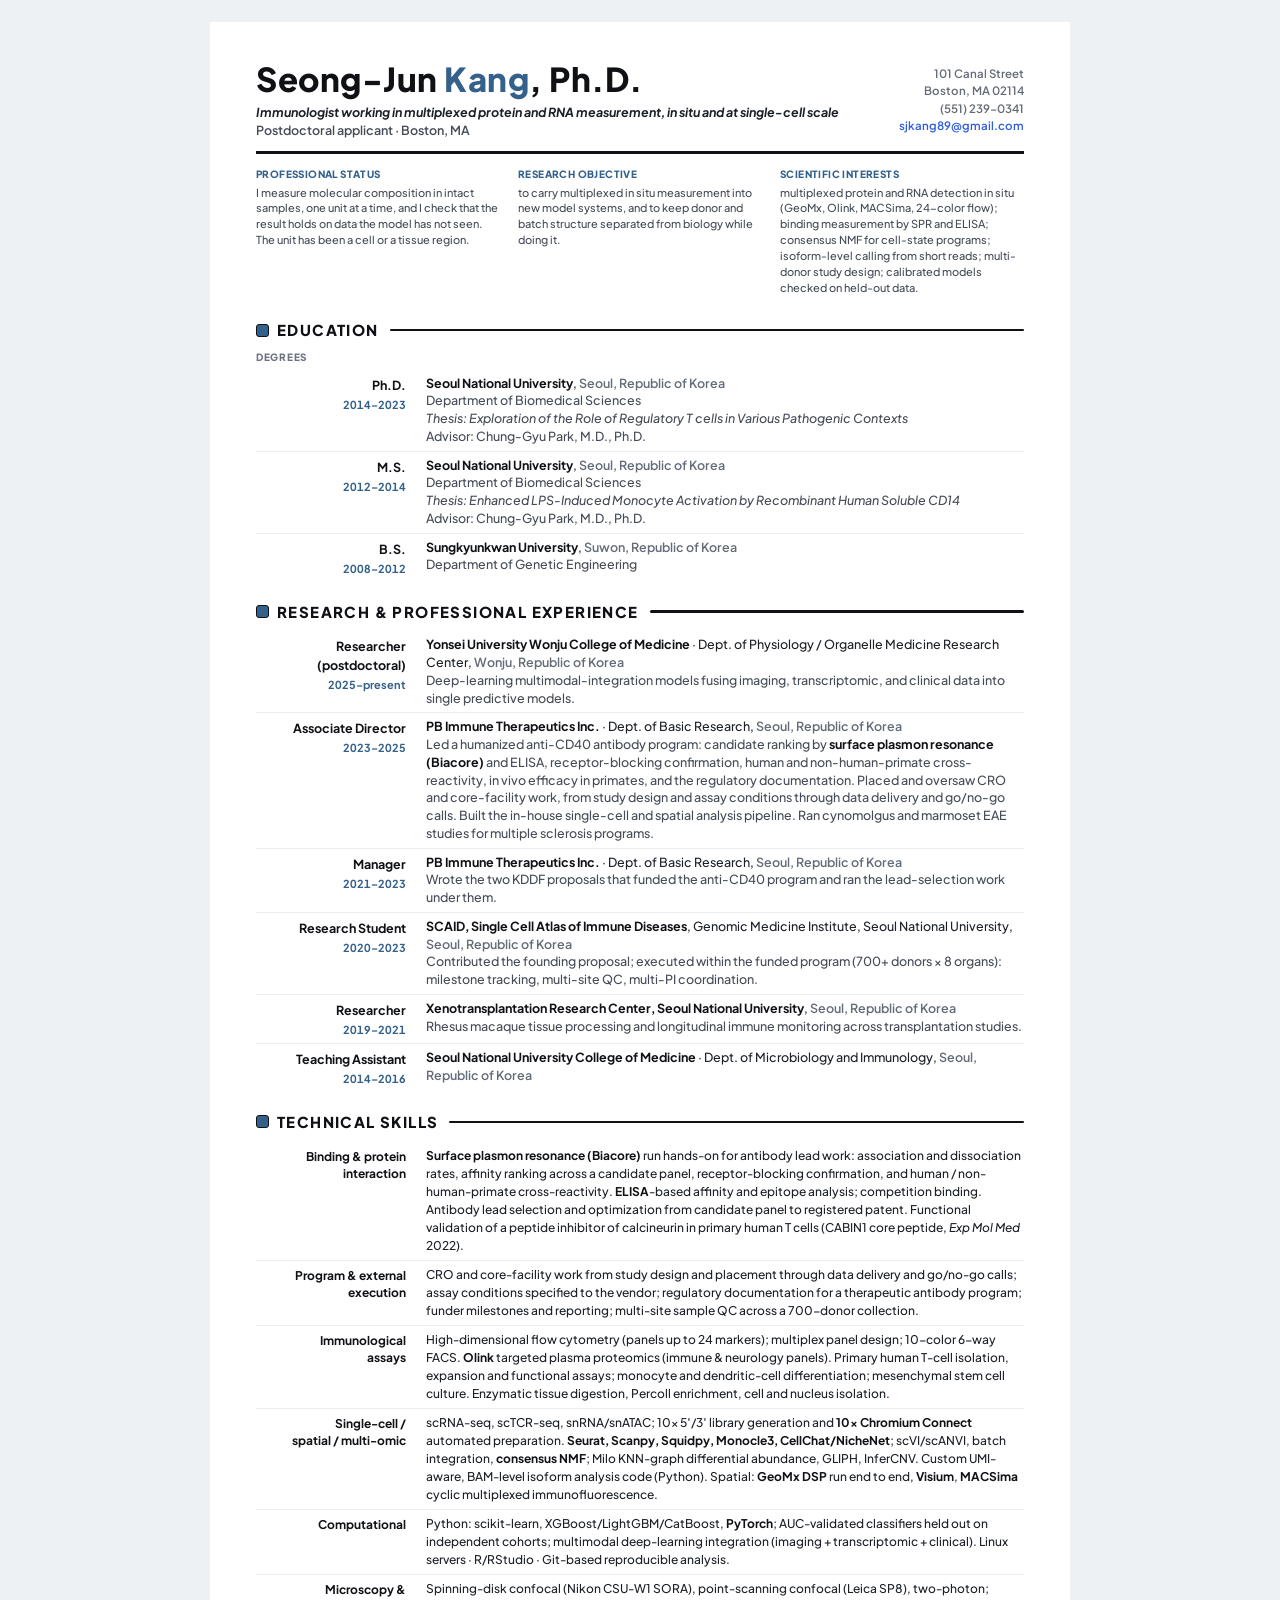
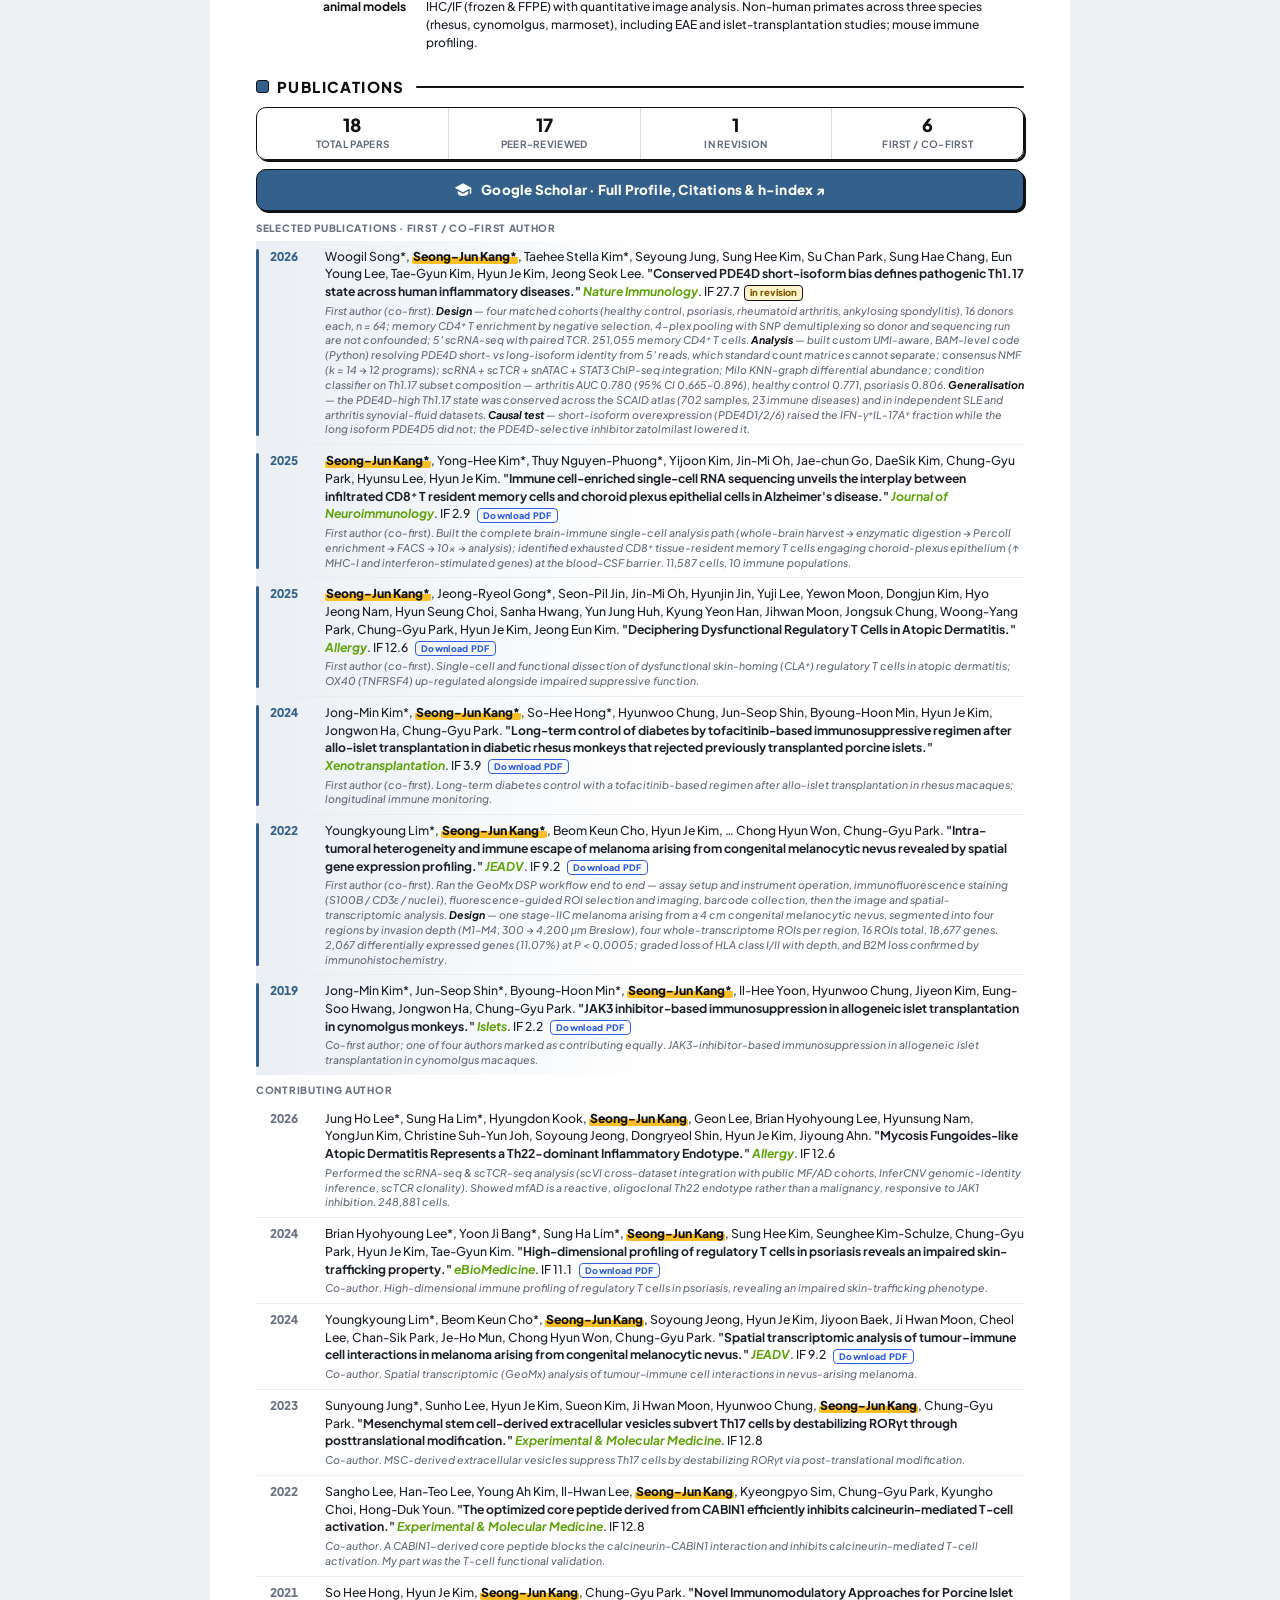
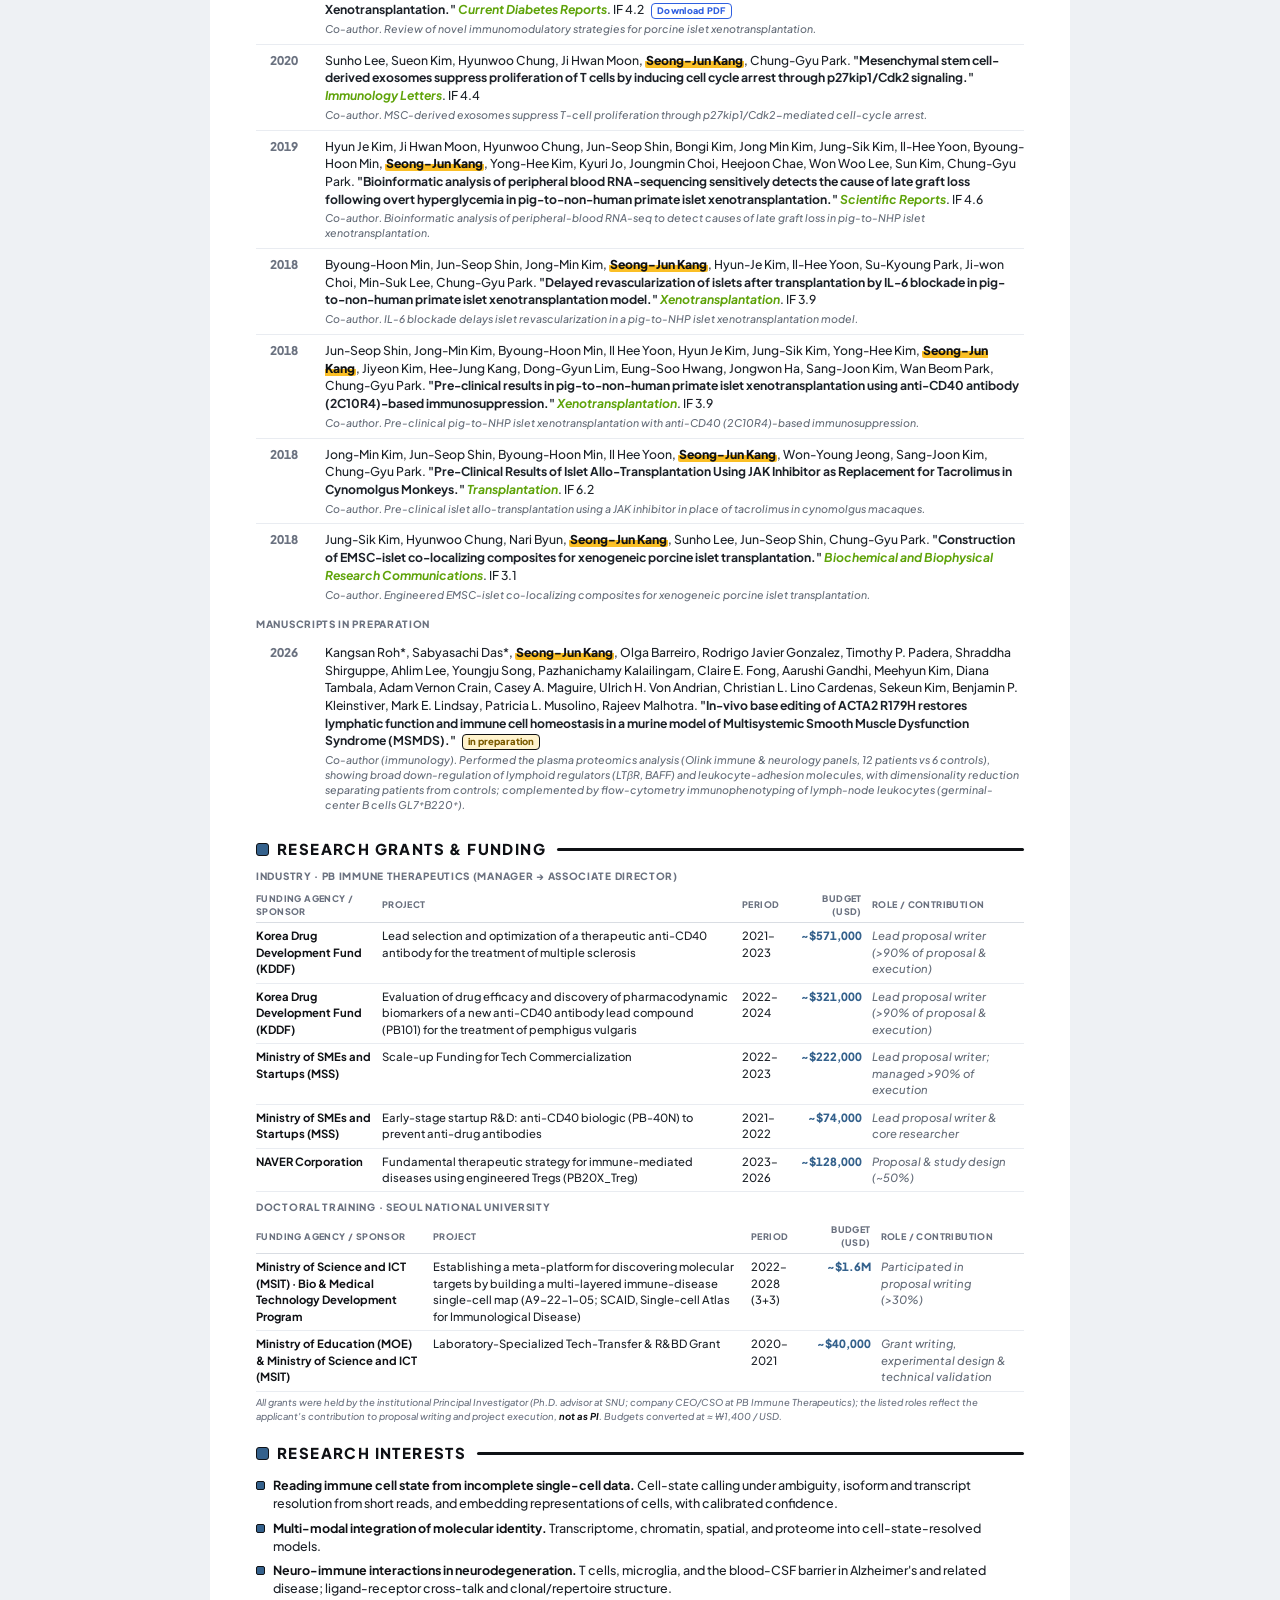
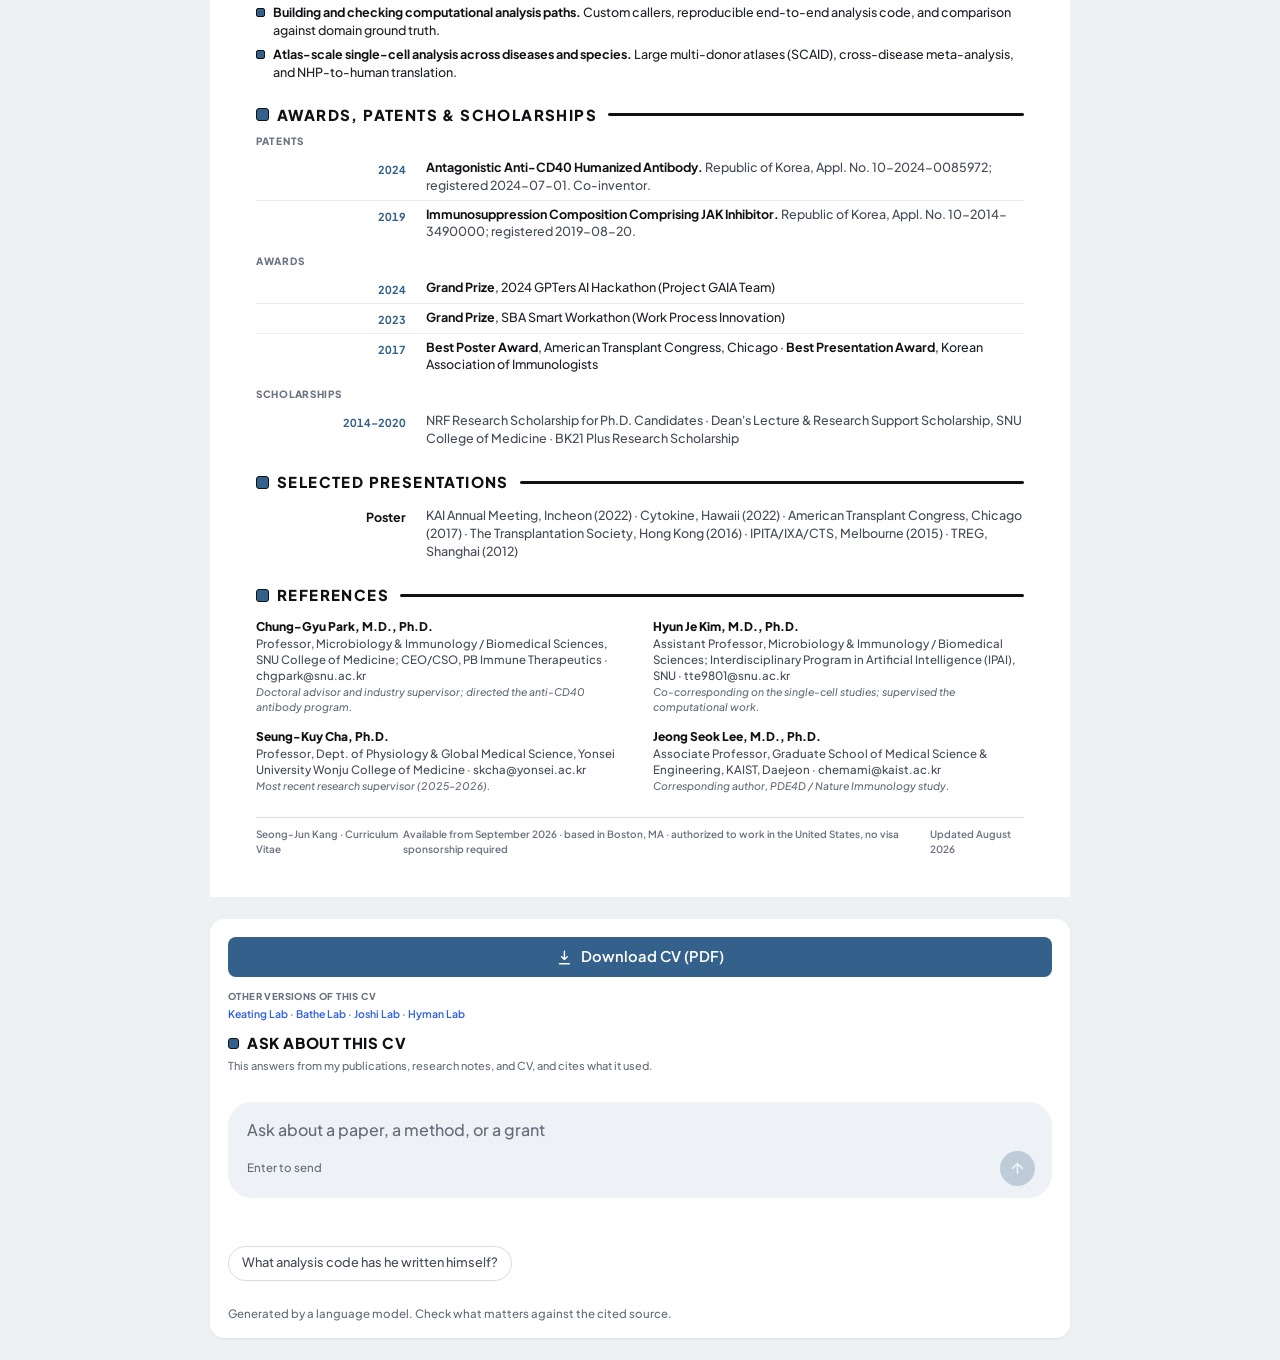
==== commit c5ab7836: "Cut the chat suggestions down to the one that measures 3/3 "What multiplexed measurements has he run" ====
--- a/index.html
+++ b/index.html
@@ -499,9 +499,7 @@
        corpus cannot answer makes a refusal the first thing a visitor sees, and one that
        runs the model past its completion cap returns an empty answer. */
     suggestions: [
-      "What analysis code has he written himself?",
-      "What multiplexed measurements has he run, and on which platforms?",
-      "What machine learning has he validated, and how?"
+      "What analysis code has he written himself?"
     ]
   });
 })();
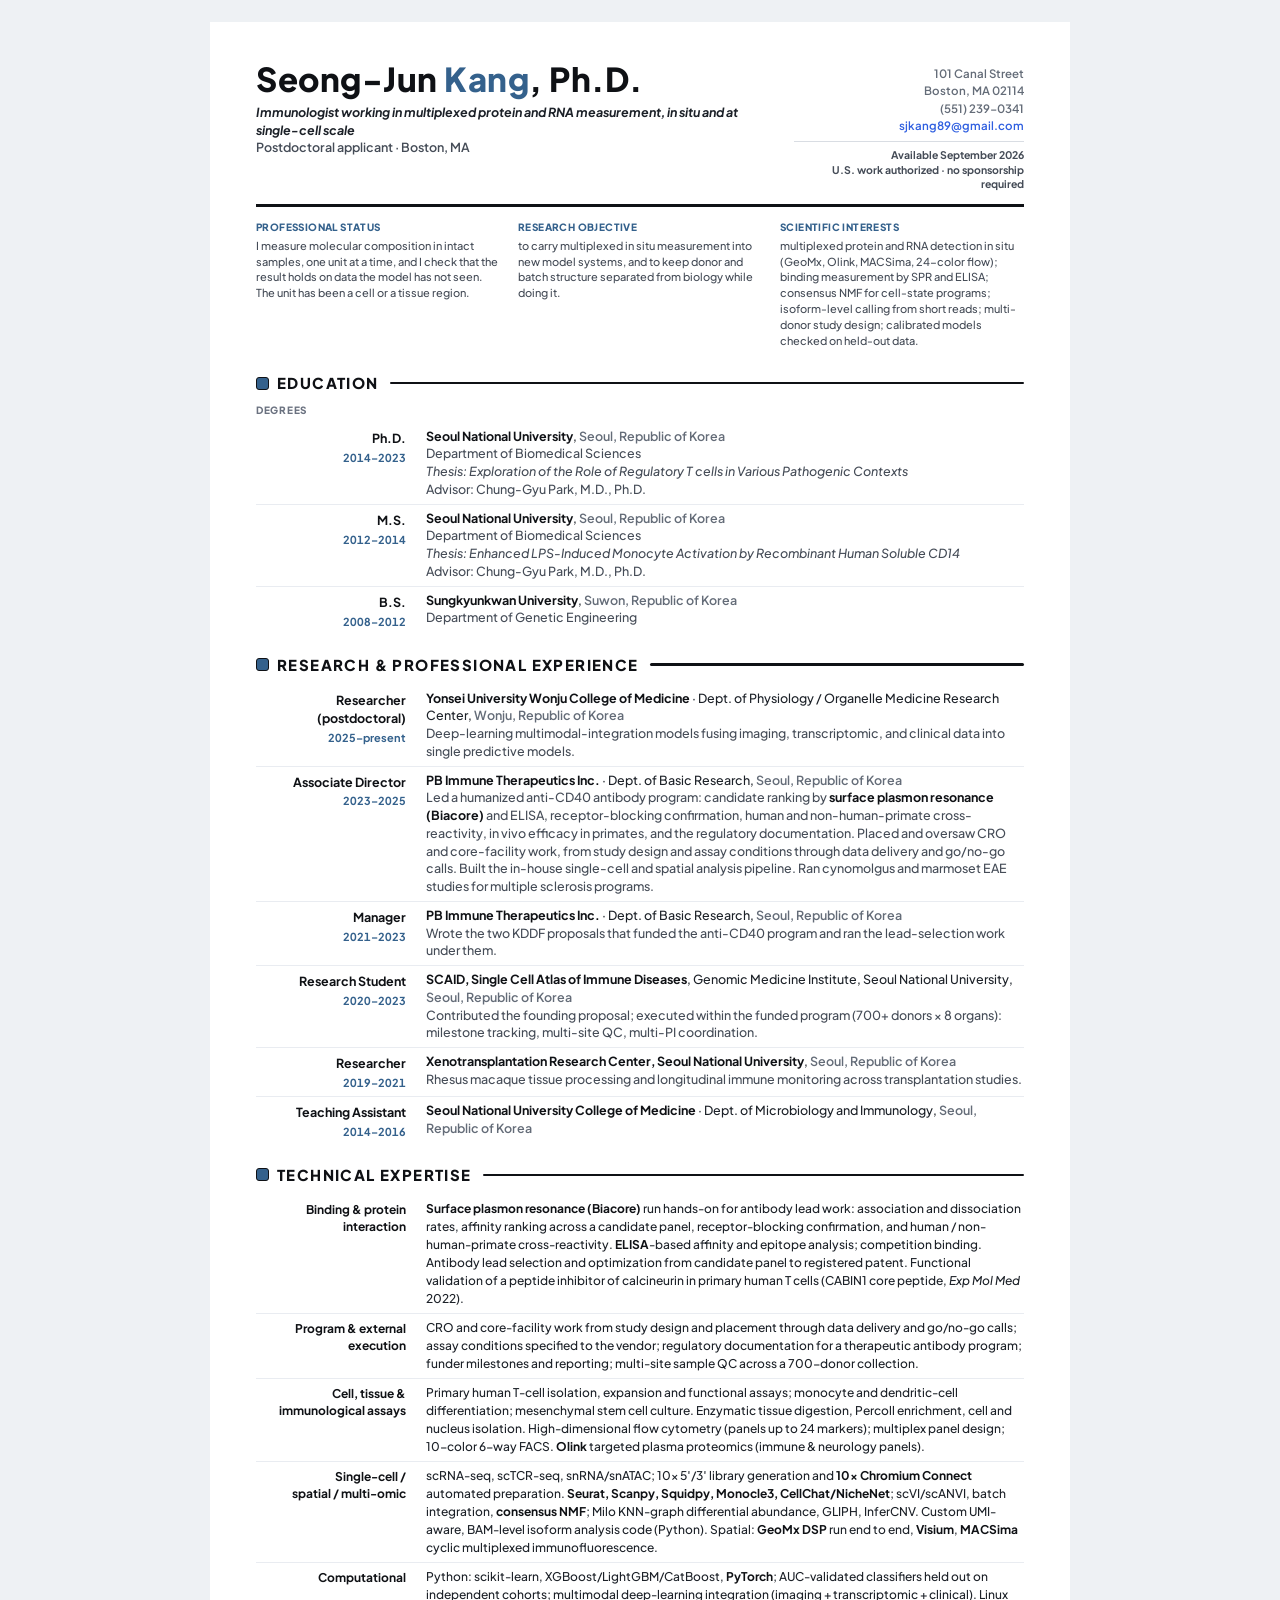
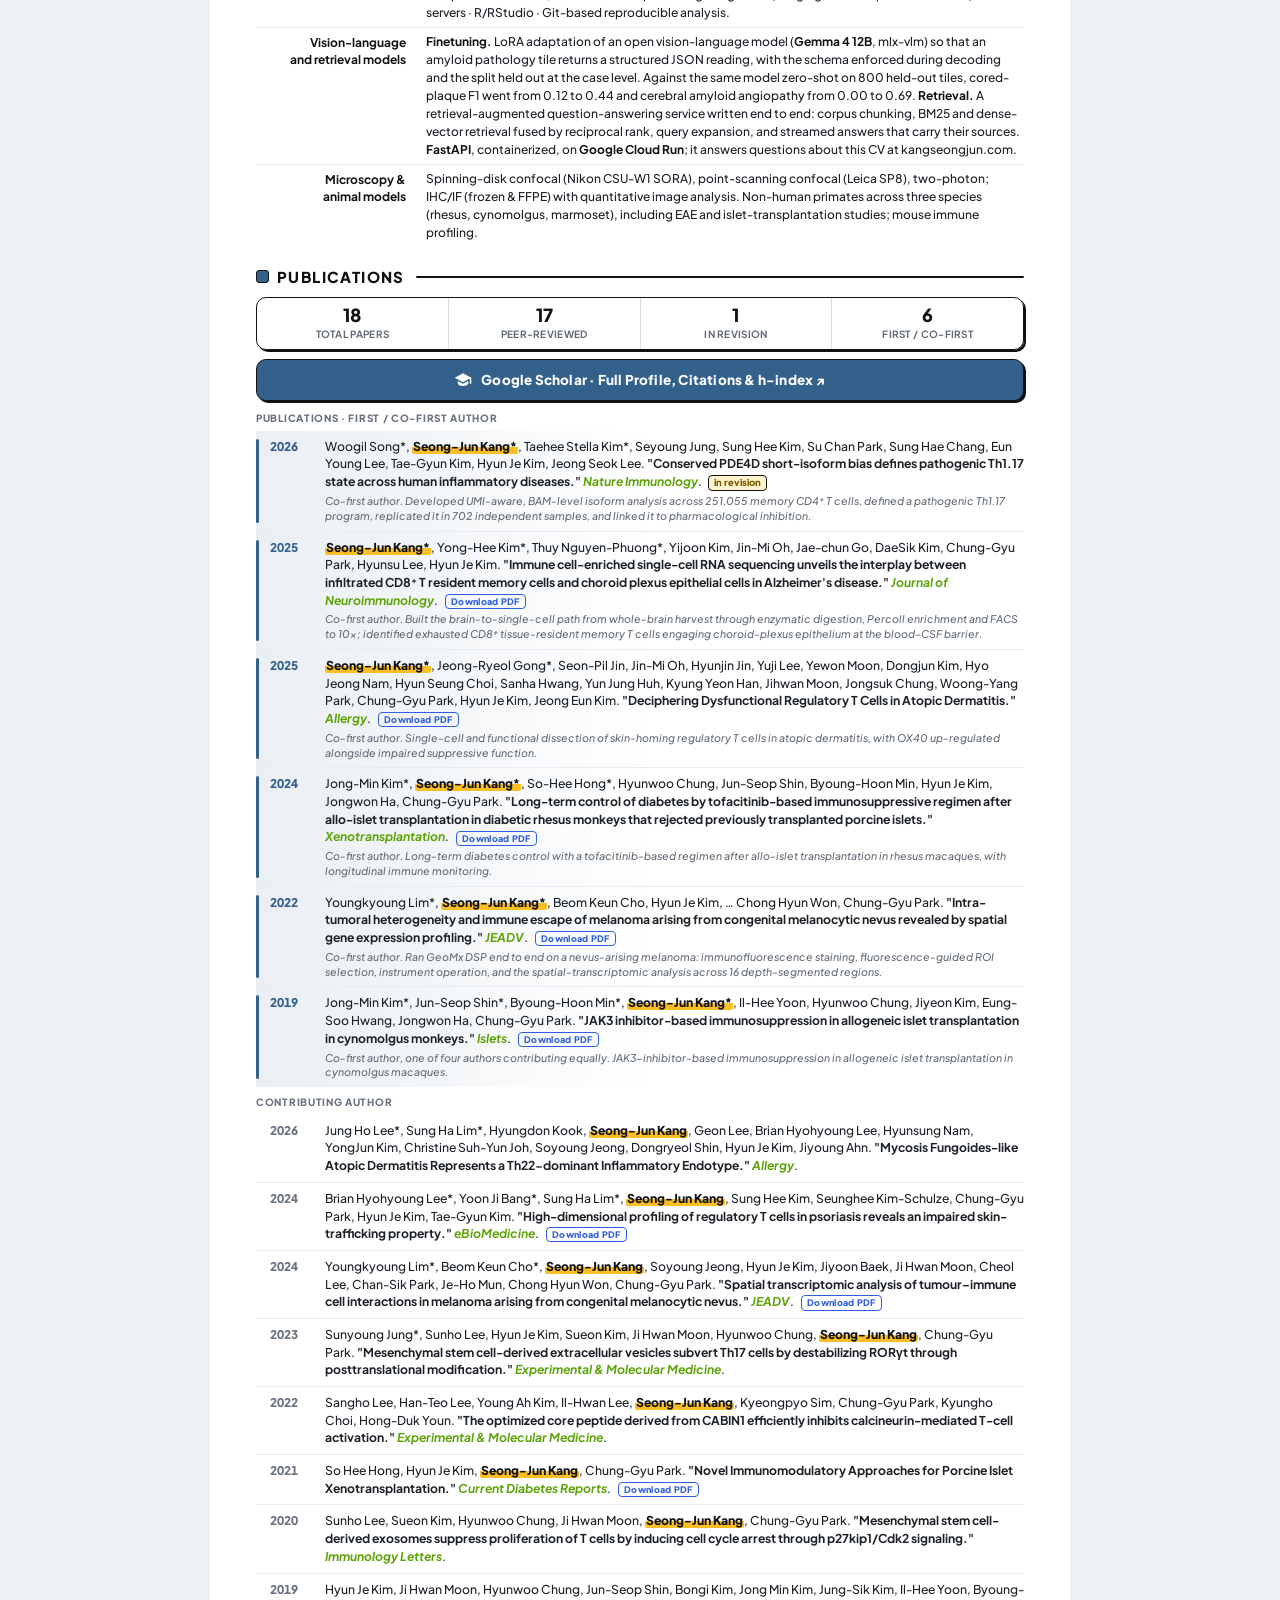
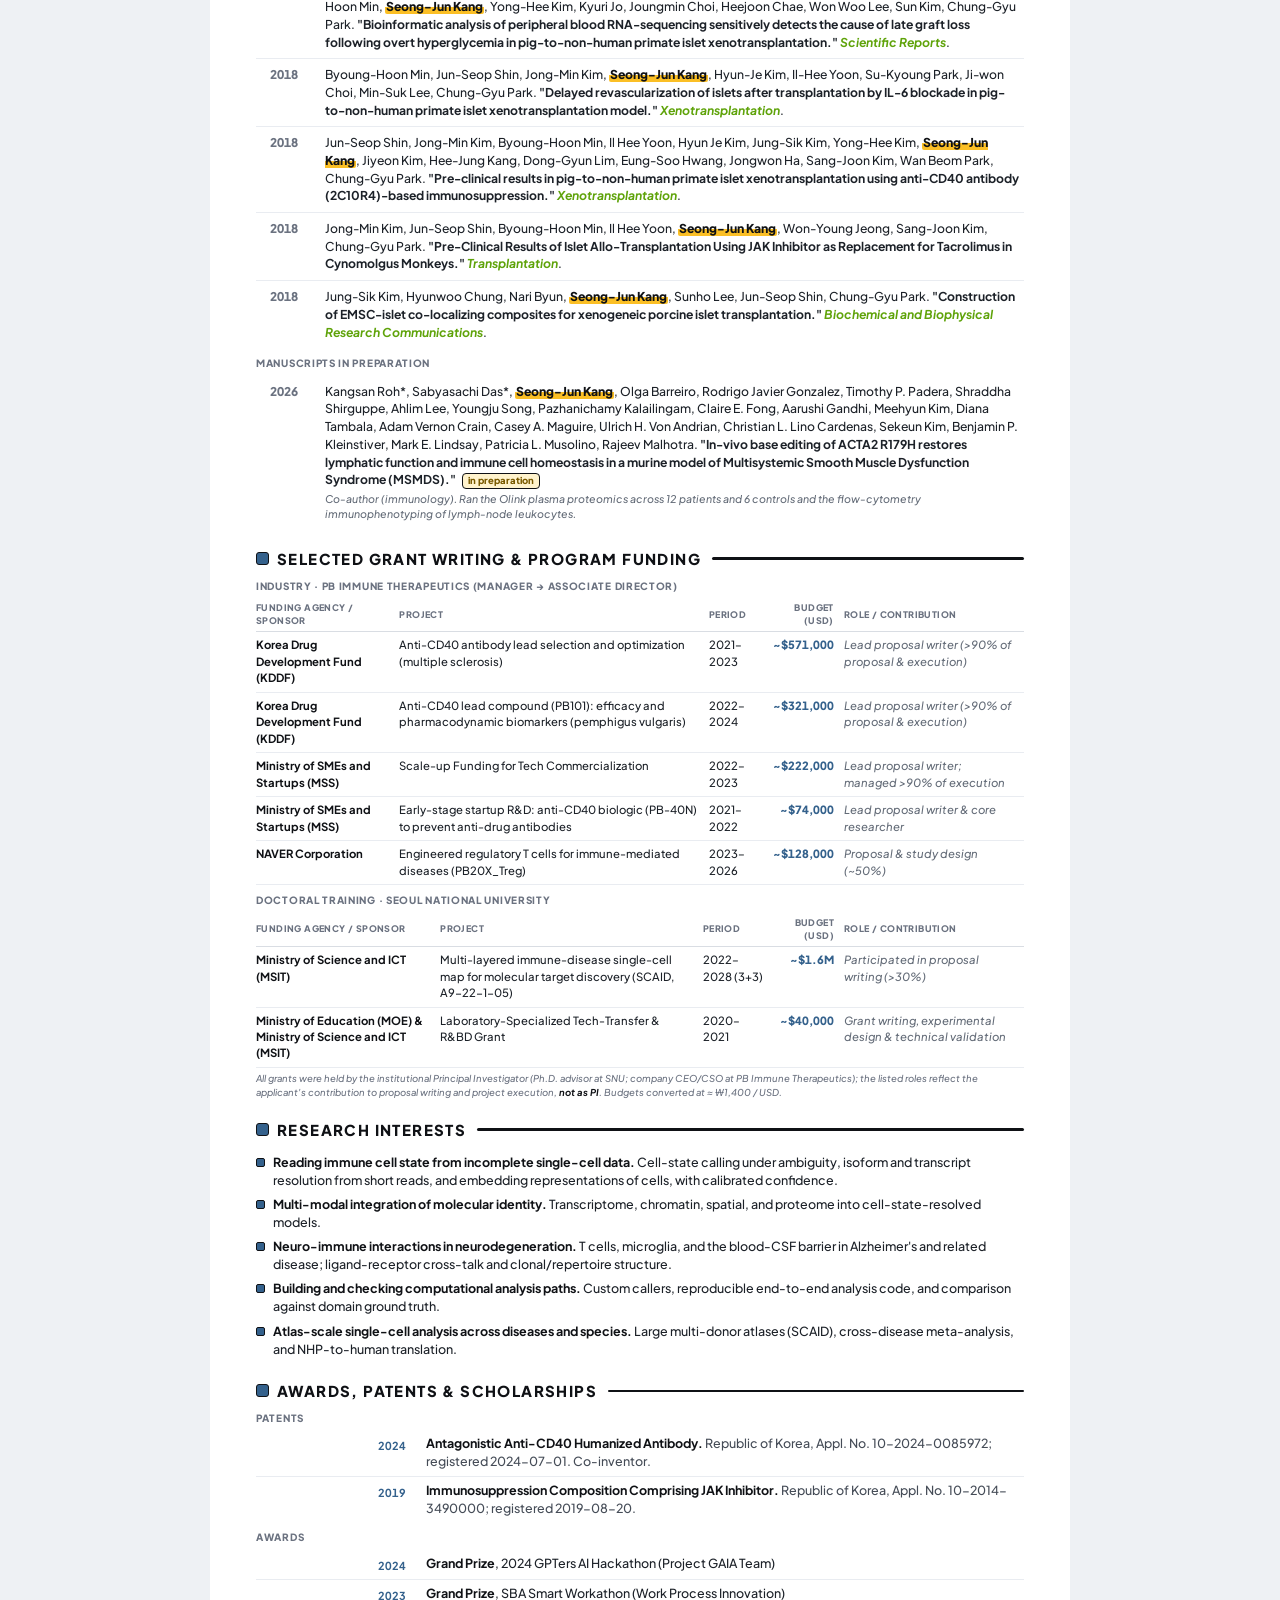
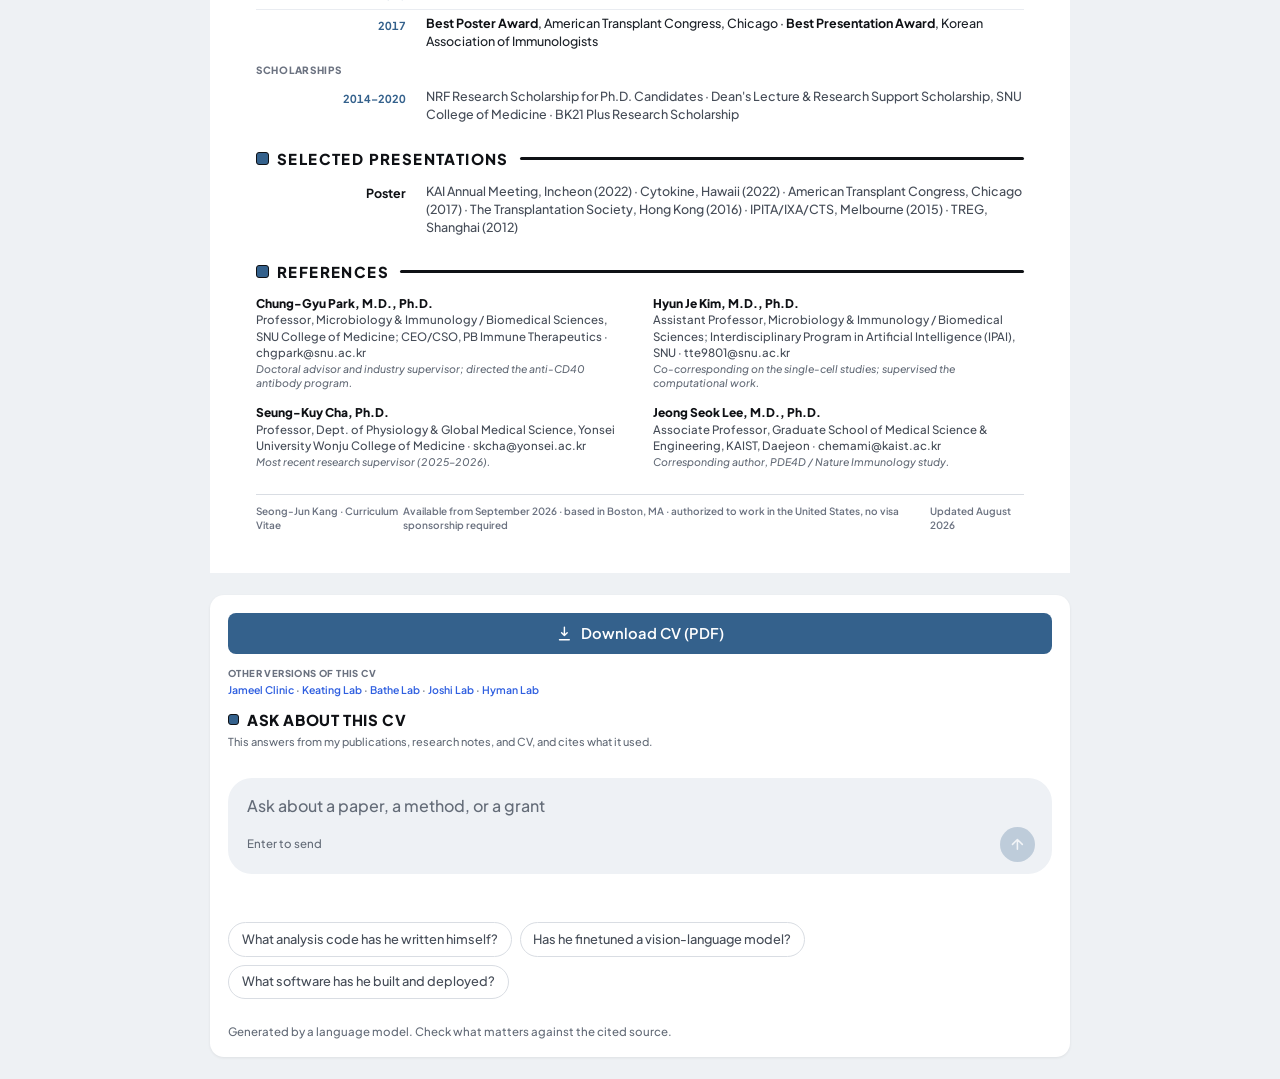
==== commit aa57abb2: "Rewrite the Bathe, Keating and Jameel pages on the v2 layout The first page had become a cover lette" ====
--- a/index.html
+++ b/index.html
@@ -23,7 +23,7 @@
 <meta name="twitter:description" content="Immunologist working in multiplexed protein and RNA measurement, in situ and at single-cell scale. Single-cell and spatial multi-omics, binding measurement, and models checked on held-out data.">
 <meta name="twitter:image" content="https://kangseongjun.com/og-image.png">
 <!-- Which source file this deployed copy was cut from. Bump it with every copy. -->
-<meta name="generator" content="Seong-Jun-CV-for-labs/build.py v1.0.0 · blocks/_root.json">
+<meta name="generator" content="Seong-Jun-CV-for-labs/build.py v2.0.0 · blocks/_root.json">
 
 <link rel="preconnect" href="https://fonts.googleapis.com">
 <link rel="preconnect" href="https://fonts.gstatic.com" crossorigin>
@@ -115,9 +115,38 @@
 .hright{text-align:right;font-size:11.5px;color:var(--iron);font-weight:600;line-height:1.5;white-space:nowrap;padding-top:3px}
 .hright .k{color:var(--cobalt)}
 
+/* Availability and work authorization sit in the header on the v2 pages. A screener asks
+   both inside the first thirty seconds, and on the old layout they were on the last page. */
+.hright .avail{margin-top:7px;padding-top:6px;border-top:1px solid var(--line);
+               font-size:10.5px;color:var(--graphite);font-weight:700;white-space:normal;
+               width:max-content;max-width:230px;margin-left:auto;line-height:1.4}
+
 .summary3{display:grid;grid-template-columns:1fr 1fr 1fr;gap:18px;margin-top:13px;padding-bottom:4px}
 .summary3 .col{font-size:11px;color:var(--graphite);line-height:1.45;font-weight:500}
 .summary3 .slab{display:block;font-weight:800;font-size:10px;letter-spacing:.4px;text-transform:uppercase;color:var(--blue);margin-bottom:3px}
+
+/* v2 header: one paragraph instead of the three summary columns. The three columns had
+   turned into a cover letter printed above the evidence. */
+.profile{margin-top:12px;font-size:11.8px;line-height:1.5;color:var(--graphite);font-weight:500}
+.profile .slab{display:block;font-weight:800;font-size:10px;letter-spacing:.4px;
+               text-transform:uppercase;color:var(--blue);margin-bottom:3px}
+
+/* Selected research outputs: the three to five items this reader should see first, each
+   with what he did on it. The full list further down carries no annotation. */
+ol.outputs{list-style:none;counter-reset:outp;margin-top:2px}
+ol.outputs li{position:relative;padding:7px 0 8px 30px;border-bottom:1px solid var(--line-soft);
+              font-size:12.2px;line-height:1.45;break-inside:avoid}
+ol.outputs li:last-child{border-bottom:none}
+ol.outputs li::before{counter-increment:outp;content:counter(outp);position:absolute;left:0;top:7px;
+                      width:19px;height:19px;border:1.5px solid var(--carbon);border-radius:5px;
+                      background:var(--blue);color:#fff;font-size:11px;font-weight:800;
+                      text-align:center;line-height:16px;font-variant-numeric:tabular-nums}
+ol.outputs .me{font-weight:800;color:var(--carbon);background:linear-gradient(180deg,transparent 55%,var(--yellow) 55%);padding:0 1px;border-radius:2px}
+ol.outputs .ttl{font-weight:700;color:var(--ink)}
+ol.outputs .jr{font-style:italic;font-weight:700;color:var(--lime-deep)}
+ol.outputs .yr{color:var(--iron);font-weight:700}
+ol.outputs .contrib{display:block;margin-top:3px;font-size:11px;color:var(--graphite);line-height:1.45}
+ol.outputs .contrib b{color:var(--carbon)}
 
 /* ---------- section headers ---------- */
 .sec{margin-top:19px}
@@ -261,6 +290,7 @@
       </div>
       <div class="hright">
         101 Canal Street<br>Boston, MA 02114<br>(551) 239-0341<br><span class="k">sjkang89@gmail.com</span>
+        <div class="avail">Available September 2026<br>U.S. work authorized · no sponsorship required</div>
       </div>
     </div>
     <div class="summary3">
@@ -317,11 +347,9 @@
     </div>
   </section>
 
-  <!-- ============ TECHNICAL SKILLS ============ -->
-  <!-- Skills sit above the publication list on this version, because the posting asks for
-       biophysical assays and CRO work first and for the publication record after. -->
-  <section class="sec">
-    <div class="sechdr"><h2>Technical Skills</h2><div class="rule"></div></div>
+  <!-- ============ TECHNICAL EXPERTISE ============ -->
+  <section class="sec">
+    <div class="sechdr"><h2>Technical Expertise</h2><div class="rule"></div></div>
     <div class="skillrow">
       <div class="lab">Binding &amp; protein<br>interaction</div>
       <div class="items"><b>Surface plasmon resonance (Biacore)</b> run hands-on for antibody lead work: association and dissociation rates, affinity ranking across a candidate panel, receptor-blocking confirmation, and human / non-human-primate cross-reactivity. <b>ELISA</b>-based affinity and epitope analysis; competition binding. Antibody lead selection and optimization from candidate panel to registered patent. Functional validation of a peptide inhibitor of calcineurin in primary human T cells (CABIN1 core peptide, <i>Exp Mol Med</i> 2022).</div>
@@ -331,8 +359,8 @@
       <div class="items">CRO and core-facility work from study design and placement through data delivery and go/no-go calls; assay conditions specified to the vendor; regulatory documentation for a therapeutic antibody program; funder milestones and reporting; multi-site sample QC across a 700-donor collection.</div>
     </div>
     <div class="skillrow">
-      <div class="lab">Immunological<br>assays</div>
-      <div class="items">High-dimensional flow cytometry (panels up to 24 markers); multiplex panel design; 10-color 6-way FACS. <b>Olink</b> targeted plasma proteomics (immune &amp; neurology panels). Primary human T-cell isolation, expansion and functional assays; monocyte and dendritic-cell differentiation; mesenchymal stem cell culture. Enzymatic tissue digestion, Percoll enrichment, cell and nucleus isolation.</div>
+      <div class="lab">Cell, tissue &amp;<br>immunological assays</div>
+      <div class="items">Primary human T-cell isolation, expansion and functional assays; monocyte and dendritic-cell differentiation; mesenchymal stem cell culture. Enzymatic tissue digestion, Percoll enrichment, cell and nucleus isolation. High-dimensional flow cytometry (panels up to 24 markers); multiplex panel design; 10-color 6-way FACS. <b>Olink</b> targeted plasma proteomics (immune &amp; neurology panels).</div>
     </div>
     <div class="skillrow">
       <div class="lab">Single-cell /<br>spatial / multi-omic</div>
@@ -341,6 +369,10 @@
     <div class="skillrow">
       <div class="lab">Computational</div>
       <div class="items">Python: scikit-learn, XGBoost/LightGBM/CatBoost, <b>PyTorch</b>; AUC-validated classifiers held out on independent cohorts; multimodal deep-learning integration (imaging + transcriptomic + clinical). Linux servers · R/RStudio · Git-based reproducible analysis.</div>
+    </div>
+    <div class="skillrow">
+      <div class="lab">Vision-language<br>and retrieval models</div>
+      <div class="items"><b>Finetuning.</b> LoRA adaptation of an open vision-language model (<b>Gemma 4 12B</b>, mlx-vlm) so that an amyloid pathology tile returns a structured JSON reading, with the schema enforced during decoding and the split held out at the case level. Against the same model zero-shot on 800 held-out tiles, cored-plaque F1 went from 0.12 to 0.44 and cerebral amyloid angiopathy from 0.00 to 0.69. <b>Retrieval.</b> A retrieval-augmented question-answering service written end to end: corpus chunking, BM25 and dense-vector retrieval fused by reciprocal rank, query expansion, and streamed answers that carry their sources. <b>FastAPI</b>, containerized, on <b>Google Cloud Run</b>; it answers questions about this CV at kangseongjun.com.</div>
     </div>
     <div class="skillrow">
       <div class="lab">Microscopy &amp;<br>animal models</div>
@@ -358,52 +390,52 @@
       <div class="st"><b>6</b><span>First / co-first</span></div>
     </div>
     <a class="scholar-btn" href="https://scholar.google.com/citations?hl=ko&amp;user=tMsQgs8AAAAJ" target="_blank" rel="noopener"><svg viewBox="0 0 24 24" width="18" height="18" fill="currentColor" aria-hidden="true"><path d="M12 3L1 9l11 6 9-4.91V17h2V9L12 3zM5 13.18v3.5c0 1.52 3.13 3.32 7 3.32s7-1.8 7-3.32v-3.5l-7 3.82-7-3.82z"/></svg>Google Scholar · Full Profile, Citations &amp; h-index ↗</a>
-    <div class="sublbl" style="margin-top:4px">Selected Publications · First / Co-first Author</div>
+    <div class="sublbl">Publications · First / Co-first Author</div>
     <ul class="publist">
-      <li class="pri"><span class="yr">2026</span><span class="ct">Woogil Song*, <span class="me">Seong-Jun Kang*</span>, Taehee Stella Kim*, Seyoung Jung, Sung Hee Kim, Su Chan Park, Sung Hae Chang, Eun Young Lee, Tae-Gyun Kim, Hyun Je Kim, Jeong Seok Lee. <span class="ttl">"Conserved PDE4D short-isoform bias defines pathogenic Th1.17 state across human inflammatory diseases."</span> <span class="jr">Nature Immunology</span>. IF 27.7<span class="rev">in revision</span><span class="contrib">First author (co-first). <b>Design</b> — four matched cohorts (healthy control, psoriasis, rheumatoid arthritis, ankylosing spondylitis), 16 donors each, n = 64; memory CD4⁺ T enrichment by negative selection, 4-plex pooling with SNP demultiplexing so donor and sequencing run are not confounded; 5′ scRNA-seq with paired TCR. 251,055 memory CD4⁺ T cells. <b>Analysis</b> — built custom UMI-aware, BAM-level code (Python) resolving PDE4D short- vs long-isoform identity from 5′ reads, which standard count matrices cannot separate; consensus NMF (k = 14 → 12 programs); scRNA + scTCR + snATAC + STAT3 ChIP-seq integration; Milo KNN-graph differential abundance; condition classifier on Th1.17 subset composition — arthritis AUC 0.780 (95% CI 0.665–0.896), healthy control 0.771, psoriasis 0.806. <b>Generalisation</b> — the PDE4D-high Th1.17 state was conserved across the SCAID atlas (702 samples, 23 immune diseases) and in independent SLE and arthritis synovial-fluid datasets. <b>Causal test</b> — short-isoform overexpression (PDE4D1/2/6) raised the IFN-γ⁺IL-17A⁺ fraction while the long isoform PDE4D5 did not; the PDE4D-selective inhibitor zatolmilast lowered it.</span></span></li>
-      <li class="pri"><span class="yr">2025</span><span class="ct"><span class="me">Seong-Jun Kang*</span>, Yong-Hee Kim*, Thuy Nguyen-Phuong*, Yijoon Kim, Jin-Mi Oh, Jae-chun Go, DaeSik Kim, Chung-Gyu Park, Hyunsu Lee, Hyun Je Kim. <span class="ttl">"Immune cell-enriched single-cell RNA sequencing unveils the interplay between infiltrated CD8⁺ T resident memory cells and choroid plexus epithelial cells in Alzheimer's disease."</span> <span class="jr">Journal of Neuroimmunology</span>. IF 2.9 <a class="pdf" href="papers/2025_JNI_Alzheimer_scRNAseq.pdf">Download PDF</a><span class="contrib">First author (co-first). Built the complete brain-immune single-cell analysis path (whole-brain harvest → enzymatic digestion → Percoll enrichment → FACS → 10x → analysis); identified exhausted CD8⁺ tissue-resident memory T cells engaging choroid-plexus epithelium (↑ MHC-I and interferon-stimulated genes) at the blood–CSF barrier. 11,587 cells, 10 immune populations.</span></span></li>
-      <li class="pri"><span class="yr">2025</span><span class="ct"><span class="me">Seong-Jun Kang*</span>, Jeong-Ryeol Gong*, Seon-Pil Jin, Jin-Mi Oh, Hyunjin Jin, Yuji Lee, Yewon Moon, Dongjun Kim, Hyo Jeong Nam, Hyun Seung Choi, Sanha Hwang, Yun Jung Huh, Kyung Yeon Han, Jihwan Moon, Jongsuk Chung, Woong-Yang Park, Chung-Gyu Park, Hyun Je Kim, Jeong Eun Kim. <span class="ttl">"Deciphering Dysfunctional Regulatory T Cells in Atopic Dermatitis."</span> <span class="jr">Allergy</span>. IF 12.6 <a class="pdf" href="papers/2025_Allergy_AD_Treg.pdf">Download PDF</a><span class="contrib">First author (co-first). Single-cell and functional dissection of dysfunctional skin-homing (CLA⁺) regulatory T cells in atopic dermatitis; OX40 (TNFRSF4) up-regulated alongside impaired suppressive function.</span></span></li>
-      <li class="pri"><span class="yr">2024</span><span class="ct">Jong-Min Kim*, <span class="me">Seong-Jun Kang*</span>, So-Hee Hong*, Hyunwoo Chung, Jun-Seop Shin, Byoung-Hoon Min, Hyun Je Kim, Jongwon Ha, Chung-Gyu Park. <span class="ttl">"Long-term control of diabetes by tofacitinib-based immunosuppressive regimen after allo-islet transplantation in diabetic rhesus monkeys that rejected previously transplanted porcine islets."</span> <span class="jr">Xenotransplantation</span>. IF 3.9 <a class="pdf" href="papers/2024_Xenotransplantation_tofacitinib.pdf">Download PDF</a><span class="contrib">First author (co-first). Long-term diabetes control with a tofacitinib-based regimen after allo-islet transplantation in rhesus macaques; longitudinal immune monitoring.</span></span></li>
-      <li class="pri"><span class="yr">2022</span><span class="ct">Youngkyoung Lim*, <span class="me">Seong-Jun Kang*</span>, Beom Keun Cho, Hyun Je Kim, … Chong Hyun Won, Chung-Gyu Park. <span class="ttl">"Intra-tumoral heterogeneity and immune escape of melanoma arising from congenital melanocytic nevus revealed by spatial gene expression profiling."</span> <span class="jr">JEADV</span>. IF 9.2 <a class="pdf" href="papers/2022_JEADV_melanoma_spatial.pdf">Download PDF</a><span class="contrib">First author (co-first). Ran the GeoMx DSP workflow end to end — assay setup and instrument operation, immunofluorescence staining (S100B / CD3ε / nuclei), fluorescence-guided ROI selection and imaging, barcode collection, then the image and spatial-transcriptomic analysis. <b>Design</b> — one stage-IIC melanoma arising from a 4 cm congenital melanocytic nevus, segmented into four regions by invasion depth (M1–M4, 300 → 4,200 μm Breslow), four whole-transcriptome ROIs per region, 16 ROIs total, 18,677 genes. 2,067 differentially expressed genes (11.07%) at P &lt; 0.0005; graded loss of HLA class I/II with depth, and B2M loss confirmed by immunohistochemistry.</span></span></li>
-      <li class="pri"><span class="yr">2019</span><span class="ct">Jong-Min Kim*, Jun-Seop Shin*, Byoung-Hoon Min*, <span class="me">Seong-Jun Kang*</span>, Il-Hee Yoon, Hyunwoo Chung, Jiyeon Kim, Eung-Soo Hwang, Jongwon Ha, Chung-Gyu Park. <span class="ttl">"JAK3 inhibitor-based immunosuppression in allogeneic islet transplantation in cynomolgus monkeys."</span> <span class="jr">Islets</span>. IF 2.2 <a class="pdf" href="papers/2019_Islets_JAK3_isletTx.pdf">Download PDF</a><span class="contrib">Co-first author; one of four authors marked as contributing equally. JAK3-inhibitor-based immunosuppression in allogeneic islet transplantation in cynomolgus macaques.</span></span></li>
+      <li class="pri"><span class="yr">2026</span><span class="ct">Woogil Song*, <span class="me">Seong-Jun Kang*</span>, Taehee Stella Kim*, Seyoung Jung, Sung Hee Kim, Su Chan Park, Sung Hae Chang, Eun Young Lee, Tae-Gyun Kim, Hyun Je Kim, Jeong Seok Lee. <span class="ttl">"Conserved PDE4D short-isoform bias defines pathogenic Th1.17 state across human inflammatory diseases."</span> <span class="jr">Nature Immunology</span>. <span class="rev">in revision</span><span class="contrib">Co-first author. Developed UMI-aware, BAM-level isoform analysis across 251,055 memory CD4⁺ T cells, defined a pathogenic Th1.17 program, replicated it in 702 independent samples, and linked it to pharmacological inhibition.</span></span></li>
+      <li class="pri"><span class="yr">2025</span><span class="ct"><span class="me">Seong-Jun Kang*</span>, Yong-Hee Kim*, Thuy Nguyen-Phuong*, Yijoon Kim, Jin-Mi Oh, Jae-chun Go, DaeSik Kim, Chung-Gyu Park, Hyunsu Lee, Hyun Je Kim. <span class="ttl">"Immune cell-enriched single-cell RNA sequencing unveils the interplay between infiltrated CD8⁺ T resident memory cells and choroid plexus epithelial cells in Alzheimer's disease."</span> <span class="jr">Journal of Neuroimmunology</span>. <a class="pdf" href="papers/2025_JNI_Alzheimer_scRNAseq.pdf">Download PDF</a><span class="contrib">Co-first author. Built the brain-to-single-cell path from whole-brain harvest through enzymatic digestion, Percoll enrichment and FACS to 10x; identified exhausted CD8⁺ tissue-resident memory T cells engaging choroid-plexus epithelium at the blood–CSF barrier.</span></span></li>
+      <li class="pri"><span class="yr">2025</span><span class="ct"><span class="me">Seong-Jun Kang*</span>, Jeong-Ryeol Gong*, Seon-Pil Jin, Jin-Mi Oh, Hyunjin Jin, Yuji Lee, Yewon Moon, Dongjun Kim, Hyo Jeong Nam, Hyun Seung Choi, Sanha Hwang, Yun Jung Huh, Kyung Yeon Han, Jihwan Moon, Jongsuk Chung, Woong-Yang Park, Chung-Gyu Park, Hyun Je Kim, Jeong Eun Kim. <span class="ttl">"Deciphering Dysfunctional Regulatory T Cells in Atopic Dermatitis."</span> <span class="jr">Allergy</span>. <a class="pdf" href="papers/2025_Allergy_AD_Treg.pdf">Download PDF</a><span class="contrib">Co-first author. Single-cell and functional dissection of skin-homing regulatory T cells in atopic dermatitis, with OX40 up-regulated alongside impaired suppressive function.</span></span></li>
+      <li class="pri"><span class="yr">2024</span><span class="ct">Jong-Min Kim*, <span class="me">Seong-Jun Kang*</span>, So-Hee Hong*, Hyunwoo Chung, Jun-Seop Shin, Byoung-Hoon Min, Hyun Je Kim, Jongwon Ha, Chung-Gyu Park. <span class="ttl">"Long-term control of diabetes by tofacitinib-based immunosuppressive regimen after allo-islet transplantation in diabetic rhesus monkeys that rejected previously transplanted porcine islets."</span> <span class="jr">Xenotransplantation</span>. <a class="pdf" href="papers/2024_Xenotransplantation_tofacitinib.pdf">Download PDF</a><span class="contrib">Co-first author. Long-term diabetes control with a tofacitinib-based regimen after allo-islet transplantation in rhesus macaques, with longitudinal immune monitoring.</span></span></li>
+      <li class="pri"><span class="yr">2022</span><span class="ct">Youngkyoung Lim*, <span class="me">Seong-Jun Kang*</span>, Beom Keun Cho, Hyun Je Kim, … Chong Hyun Won, Chung-Gyu Park. <span class="ttl">"Intra-tumoral heterogeneity and immune escape of melanoma arising from congenital melanocytic nevus revealed by spatial gene expression profiling."</span> <span class="jr">JEADV</span>. <a class="pdf" href="papers/2022_JEADV_melanoma_spatial.pdf">Download PDF</a><span class="contrib">Co-first author. Ran GeoMx DSP end to end on a nevus-arising melanoma: immunofluorescence staining, fluorescence-guided ROI selection, instrument operation, and the spatial-transcriptomic analysis across 16 depth-segmented regions.</span></span></li>
+      <li class="pri"><span class="yr">2019</span><span class="ct">Jong-Min Kim*, Jun-Seop Shin*, Byoung-Hoon Min*, <span class="me">Seong-Jun Kang*</span>, Il-Hee Yoon, Hyunwoo Chung, Jiyeon Kim, Eung-Soo Hwang, Jongwon Ha, Chung-Gyu Park. <span class="ttl">"JAK3 inhibitor-based immunosuppression in allogeneic islet transplantation in cynomolgus monkeys."</span> <span class="jr">Islets</span>. <a class="pdf" href="papers/2019_Islets_JAK3_isletTx.pdf">Download PDF</a><span class="contrib">Co-first author, one of four authors contributing equally. JAK3-inhibitor-based immunosuppression in allogeneic islet transplantation in cynomolgus macaques.</span></span></li>
     </ul>
     <div class="sublbl">Contributing Author</div>
     <ul class="publist">
-      <li><span class="yr">2026</span><span class="ct">Jung Ho Lee*, Sung Ha Lim*, Hyungdon Kook, <span class="me">Seong-Jun Kang</span>, Geon Lee, Brian Hyohyoung Lee, Hyunsung Nam, YongJun Kim, Christine Suh-Yun Joh, Soyoung Jeong, Dongryeol Shin, Hyun Je Kim, Jiyoung Ahn. <span class="ttl">"Mycosis Fungoides-like Atopic Dermatitis Represents a Th22-dominant Inflammatory Endotype."</span> <span class="jr">Allergy</span>. IF 12.6<span class="contrib">Performed the scRNA-seq &amp; scTCR-seq analysis (scVI cross-dataset integration with public MF/AD cohorts, InferCNV genomic-identity inference, scTCR clonality). Showed mfAD is a reactive, oligoclonal Th22 endotype rather than a malignancy, responsive to JAK1 inhibition. 248,881 cells.</span></span></li>
-      <li><span class="yr">2024</span><span class="ct">Brian Hyohyoung Lee*, Yoon Ji Bang*, Sung Ha Lim*, <span class="me">Seong-Jun Kang</span>, Sung Hee Kim, Seunghee Kim-Schulze, Chung-Gyu Park, Hyun Je Kim, Tae-Gyun Kim. <span class="ttl">"High-dimensional profiling of regulatory T cells in psoriasis reveals an impaired skin-trafficking property."</span> <span class="jr">eBioMedicine</span>. IF 11.1 <a class="pdf" href="papers/2024_eBioMedicine_psoriasis_Treg.pdf">Download PDF</a><span class="contrib">Co-author. High-dimensional immune profiling of regulatory T cells in psoriasis, revealing an impaired skin-trafficking phenotype.</span></span></li>
-      <li><span class="yr">2024</span><span class="ct">Youngkyoung Lim*, Beom Keun Cho*, <span class="me">Seong-Jun Kang</span>, Soyoung Jeong, Hyun Je Kim, Jiyoon Baek, Ji Hwan Moon, Cheol Lee, Chan-Sik Park, Je-Ho Mun, Chong Hyun Won, Chung-Gyu Park. <span class="ttl">"Spatial transcriptomic analysis of tumour–immune cell interactions in melanoma arising from congenital melanocytic nevus."</span> <span class="jr">JEADV</span>. IF 9.2 <a class="pdf" href="papers/2024_JEADV_melanoma_immune.pdf">Download PDF</a><span class="contrib">Co-author. Spatial transcriptomic (GeoMx) analysis of tumour–immune cell interactions in nevus-arising melanoma.</span></span></li>
-      <li><span class="yr">2023</span><span class="ct">Sunyoung Jung*, Sunho Lee, Hyun Je Kim, Sueon Kim, Ji Hwan Moon, Hyunwoo Chung, <span class="me">Seong-Jun Kang</span>, Chung-Gyu Park. <span class="ttl">"Mesenchymal stem cell-derived extracellular vesicles subvert Th17 cells by destabilizing RORγt through posttranslational modification."</span> <span class="jr">Experimental &amp; Molecular Medicine</span>. IF 12.8<span class="contrib">Co-author. MSC-derived extracellular vesicles suppress Th17 cells by destabilizing RORγt via post-translational modification.</span></span></li>
-      <li><span class="yr">2022</span><span class="ct">Sangho Lee, Han-Teo Lee, Young Ah Kim, Il-Hwan Lee, <span class="me">Seong-Jun Kang</span>, Kyeongpyo Sim, Chung-Gyu Park, Kyungho Choi, Hong-Duk Youn. <span class="ttl">"The optimized core peptide derived from CABIN1 efficiently inhibits calcineurin-mediated T-cell activation."</span> <span class="jr">Experimental &amp; Molecular Medicine</span>. IF 12.8<span class="contrib">Co-author. A CABIN1-derived core peptide blocks the calcineurin–CABIN1 interaction and inhibits calcineurin-mediated T-cell activation. My part was the T-cell functional validation.</span></span></li>
-      <li><span class="yr">2021</span><span class="ct">So Hee Hong, Hyun Je Kim, <span class="me">Seong-Jun Kang</span>, Chung-Gyu Park. <span class="ttl">"Novel Immunomodulatory Approaches for Porcine Islet Xenotransplantation."</span> <span class="jr">Current Diabetes Reports</span>. IF 4.2 <a class="pdf" href="papers/2021_CurrDiabRep_xeno_review.pdf">Download PDF</a><span class="contrib">Co-author. Review of novel immunomodulatory strategies for porcine islet xenotransplantation.</span></span></li>
-      <li><span class="yr">2020</span><span class="ct">Sunho Lee, Sueon Kim, Hyunwoo Chung, Ji Hwan Moon, <span class="me">Seong-Jun Kang</span>, Chung-Gyu Park. <span class="ttl">"Mesenchymal stem cell-derived exosomes suppress proliferation of T cells by inducing cell cycle arrest through p27kip1/Cdk2 signaling."</span> <span class="jr">Immunology Letters</span>. IF 4.4<span class="contrib">Co-author. MSC-derived exosomes suppress T-cell proliferation through p27kip1/Cdk2-mediated cell-cycle arrest.</span></span></li>
-      <li><span class="yr">2019</span><span class="ct">Hyun Je Kim, Ji Hwan Moon, Hyunwoo Chung, Jun-Seop Shin, Bongi Kim, Jong Min Kim, Jung-Sik Kim, Il-Hee Yoon, Byoung-Hoon Min, <span class="me">Seong-Jun Kang</span>, Yong-Hee Kim, Kyuri Jo, Joungmin Choi, Heejoon Chae, Won Woo Lee, Sun Kim, Chung-Gyu Park. <span class="ttl">"Bioinformatic analysis of peripheral blood RNA-sequencing sensitively detects the cause of late graft loss following overt hyperglycemia in pig-to-non-human primate islet xenotransplantation."</span> <span class="jr">Scientific Reports</span>. IF 4.6<span class="contrib">Co-author. Bioinformatic analysis of peripheral-blood RNA-seq to detect causes of late graft loss in pig-to-NHP islet xenotransplantation.</span></span></li>
-      <li><span class="yr">2018</span><span class="ct">Byoung-Hoon Min, Jun-Seop Shin, Jong-Min Kim, <span class="me">Seong-Jun Kang</span>, Hyun-Je Kim, Il-Hee Yoon, Su-Kyoung Park, Ji-won Choi, Min-Suk Lee, Chung-Gyu Park. <span class="ttl">"Delayed revascularization of islets after transplantation by IL-6 blockade in pig-to-non-human primate islet xenotransplantation model."</span> <span class="jr">Xenotransplantation</span>. IF 3.9<span class="contrib">Co-author. IL-6 blockade delays islet revascularization in a pig-to-NHP islet xenotransplantation model.</span></span></li>
-      <li><span class="yr">2018</span><span class="ct">Jun-Seop Shin, Jong-Min Kim, Byoung-Hoon Min, Il Hee Yoon, Hyun Je Kim, Jung-Sik Kim, Yong-Hee Kim, <span class="me">Seong-Jun Kang</span>, Jiyeon Kim, Hee-Jung Kang, Dong-Gyun Lim, Eung-Soo Hwang, Jongwon Ha, Sang-Joon Kim, Wan Beom Park, Chung-Gyu Park. <span class="ttl">"Pre-clinical results in pig-to-non-human primate islet xenotransplantation using anti-CD40 antibody (2C10R4)-based immunosuppression."</span> <span class="jr">Xenotransplantation</span>. IF 3.9<span class="contrib">Co-author. Pre-clinical pig-to-NHP islet xenotransplantation with anti-CD40 (2C10R4)-based immunosuppression.</span></span></li>
-      <li><span class="yr">2018</span><span class="ct">Jong-Min Kim, Jun-Seop Shin, Byoung-Hoon Min, Il Hee Yoon, <span class="me">Seong-Jun Kang</span>, Won-Young Jeong, Sang-Joon Kim, Chung-Gyu Park. <span class="ttl">"Pre-Clinical Results of Islet Allo-Transplantation Using JAK Inhibitor as Replacement for Tacrolimus in Cynomolgus Monkeys."</span> <span class="jr">Transplantation</span>. IF 6.2<span class="contrib">Co-author. Pre-clinical islet allo-transplantation using a JAK inhibitor in place of tacrolimus in cynomolgus macaques.</span></span></li>
-      <li><span class="yr">2018</span><span class="ct">Jung-Sik Kim, Hyunwoo Chung, Nari Byun, <span class="me">Seong-Jun Kang</span>, Sunho Lee, Jun-Seop Shin, Chung-Gyu Park. <span class="ttl">"Construction of EMSC-islet co-localizing composites for xenogeneic porcine islet transplantation."</span> <span class="jr">Biochemical and Biophysical Research Communications</span>. IF 3.1<span class="contrib">Co-author. Engineered EMSC-islet co-localizing composites for xenogeneic porcine islet transplantation.</span></span></li>
+      <li><span class="yr">2026</span><span class="ct">Jung Ho Lee*, Sung Ha Lim*, Hyungdon Kook, <span class="me">Seong-Jun Kang</span>, Geon Lee, Brian Hyohyoung Lee, Hyunsung Nam, YongJun Kim, Christine Suh-Yun Joh, Soyoung Jeong, Dongryeol Shin, Hyun Je Kim, Jiyoung Ahn. <span class="ttl">"Mycosis Fungoides-like Atopic Dermatitis Represents a Th22-dominant Inflammatory Endotype."</span> <span class="jr">Allergy</span>.</span></li>
+      <li><span class="yr">2024</span><span class="ct">Brian Hyohyoung Lee*, Yoon Ji Bang*, Sung Ha Lim*, <span class="me">Seong-Jun Kang</span>, Sung Hee Kim, Seunghee Kim-Schulze, Chung-Gyu Park, Hyun Je Kim, Tae-Gyun Kim. <span class="ttl">"High-dimensional profiling of regulatory T cells in psoriasis reveals an impaired skin-trafficking property."</span> <span class="jr">eBioMedicine</span>. <a class="pdf" href="papers/2024_eBioMedicine_psoriasis_Treg.pdf">Download PDF</a></span></li>
+      <li><span class="yr">2024</span><span class="ct">Youngkyoung Lim*, Beom Keun Cho*, <span class="me">Seong-Jun Kang</span>, Soyoung Jeong, Hyun Je Kim, Jiyoon Baek, Ji Hwan Moon, Cheol Lee, Chan-Sik Park, Je-Ho Mun, Chong Hyun Won, Chung-Gyu Park. <span class="ttl">"Spatial transcriptomic analysis of tumour–immune cell interactions in melanoma arising from congenital melanocytic nevus."</span> <span class="jr">JEADV</span>. <a class="pdf" href="papers/2024_JEADV_melanoma_immune.pdf">Download PDF</a></span></li>
+      <li><span class="yr">2023</span><span class="ct">Sunyoung Jung*, Sunho Lee, Hyun Je Kim, Sueon Kim, Ji Hwan Moon, Hyunwoo Chung, <span class="me">Seong-Jun Kang</span>, Chung-Gyu Park. <span class="ttl">"Mesenchymal stem cell-derived extracellular vesicles subvert Th17 cells by destabilizing RORγt through posttranslational modification."</span> <span class="jr">Experimental &amp; Molecular Medicine</span>.</span></li>
+      <li><span class="yr">2022</span><span class="ct">Sangho Lee, Han-Teo Lee, Young Ah Kim, Il-Hwan Lee, <span class="me">Seong-Jun Kang</span>, Kyeongpyo Sim, Chung-Gyu Park, Kyungho Choi, Hong-Duk Youn. <span class="ttl">"The optimized core peptide derived from CABIN1 efficiently inhibits calcineurin-mediated T-cell activation."</span> <span class="jr">Experimental &amp; Molecular Medicine</span>.</span></li>
+      <li><span class="yr">2021</span><span class="ct">So Hee Hong, Hyun Je Kim, <span class="me">Seong-Jun Kang</span>, Chung-Gyu Park. <span class="ttl">"Novel Immunomodulatory Approaches for Porcine Islet Xenotransplantation."</span> <span class="jr">Current Diabetes Reports</span>. <a class="pdf" href="papers/2021_CurrDiabRep_xeno_review.pdf">Download PDF</a></span></li>
+      <li><span class="yr">2020</span><span class="ct">Sunho Lee, Sueon Kim, Hyunwoo Chung, Ji Hwan Moon, <span class="me">Seong-Jun Kang</span>, Chung-Gyu Park. <span class="ttl">"Mesenchymal stem cell-derived exosomes suppress proliferation of T cells by inducing cell cycle arrest through p27kip1/Cdk2 signaling."</span> <span class="jr">Immunology Letters</span>.</span></li>
+      <li><span class="yr">2019</span><span class="ct">Hyun Je Kim, Ji Hwan Moon, Hyunwoo Chung, Jun-Seop Shin, Bongi Kim, Jong Min Kim, Jung-Sik Kim, Il-Hee Yoon, Byoung-Hoon Min, <span class="me">Seong-Jun Kang</span>, Yong-Hee Kim, Kyuri Jo, Joungmin Choi, Heejoon Chae, Won Woo Lee, Sun Kim, Chung-Gyu Park. <span class="ttl">"Bioinformatic analysis of peripheral blood RNA-sequencing sensitively detects the cause of late graft loss following overt hyperglycemia in pig-to-non-human primate islet xenotransplantation."</span> <span class="jr">Scientific Reports</span>.</span></li>
+      <li><span class="yr">2018</span><span class="ct">Byoung-Hoon Min, Jun-Seop Shin, Jong-Min Kim, <span class="me">Seong-Jun Kang</span>, Hyun-Je Kim, Il-Hee Yoon, Su-Kyoung Park, Ji-won Choi, Min-Suk Lee, Chung-Gyu Park. <span class="ttl">"Delayed revascularization of islets after transplantation by IL-6 blockade in pig-to-non-human primate islet xenotransplantation model."</span> <span class="jr">Xenotransplantation</span>.</span></li>
+      <li><span class="yr">2018</span><span class="ct">Jun-Seop Shin, Jong-Min Kim, Byoung-Hoon Min, Il Hee Yoon, Hyun Je Kim, Jung-Sik Kim, Yong-Hee Kim, <span class="me">Seong-Jun Kang</span>, Jiyeon Kim, Hee-Jung Kang, Dong-Gyun Lim, Eung-Soo Hwang, Jongwon Ha, Sang-Joon Kim, Wan Beom Park, Chung-Gyu Park. <span class="ttl">"Pre-clinical results in pig-to-non-human primate islet xenotransplantation using anti-CD40 antibody (2C10R4)-based immunosuppression."</span> <span class="jr">Xenotransplantation</span>.</span></li>
+      <li><span class="yr">2018</span><span class="ct">Jong-Min Kim, Jun-Seop Shin, Byoung-Hoon Min, Il Hee Yoon, <span class="me">Seong-Jun Kang</span>, Won-Young Jeong, Sang-Joon Kim, Chung-Gyu Park. <span class="ttl">"Pre-Clinical Results of Islet Allo-Transplantation Using JAK Inhibitor as Replacement for Tacrolimus in Cynomolgus Monkeys."</span> <span class="jr">Transplantation</span>.</span></li>
+      <li><span class="yr">2018</span><span class="ct">Jung-Sik Kim, Hyunwoo Chung, Nari Byun, <span class="me">Seong-Jun Kang</span>, Sunho Lee, Jun-Seop Shin, Chung-Gyu Park. <span class="ttl">"Construction of EMSC-islet co-localizing composites for xenogeneic porcine islet transplantation."</span> <span class="jr">Biochemical and Biophysical Research Communications</span>.</span></li>
     </ul>
     <div class="sublbl">Manuscripts in Preparation</div>
     <ul class="publist">
-      <li><span class="yr">2026</span><span class="ct">Kangsan Roh*, Sabyasachi Das*, <span class="me">Seong-Jun Kang</span>, Olga Barreiro, Rodrigo Javier Gonzalez, Timothy P. Padera, Shraddha Shirguppe, Ahlim Lee, Youngju Song, Pazhanichamy Kalailingam, Claire E. Fong, Aarushi Gandhi, Meehyun Kim, Diana Tambala, Adam Vernon Crain, Casey A. Maguire, Ulrich H. Von Andrian, Christian L. Lino Cardenas, Sekeun Kim, Benjamin P. Kleinstiver, Mark E. Lindsay, Patricia L. Musolino, Rajeev Malhotra. <span class="ttl">"In-vivo base editing of ACTA2 R179H restores lymphatic function and immune cell homeostasis in a murine model of Multisystemic Smooth Muscle Dysfunction Syndrome (MSMDS)."</span> <span class="rev">in preparation</span><span class="contrib">Co-author (immunology). Performed the plasma proteomics analysis (Olink immune &amp; neurology panels, 12 patients vs 6 controls), showing broad down-regulation of lymphoid regulators (LTβR, BAFF) and leukocyte-adhesion molecules, with dimensionality reduction separating patients from controls; complemented by flow-cytometry immunophenotyping of lymph-node leukocytes (germinal-center B cells GL7⁺B220⁺).</span></span></li>
+      <li><span class="yr">2026</span><span class="ct">Kangsan Roh*, Sabyasachi Das*, <span class="me">Seong-Jun Kang</span>, Olga Barreiro, Rodrigo Javier Gonzalez, Timothy P. Padera, Shraddha Shirguppe, Ahlim Lee, Youngju Song, Pazhanichamy Kalailingam, Claire E. Fong, Aarushi Gandhi, Meehyun Kim, Diana Tambala, Adam Vernon Crain, Casey A. Maguire, Ulrich H. Von Andrian, Christian L. Lino Cardenas, Sekeun Kim, Benjamin P. Kleinstiver, Mark E. Lindsay, Patricia L. Musolino, Rajeev Malhotra. <span class="ttl">"In-vivo base editing of ACTA2 R179H restores lymphatic function and immune cell homeostasis in a murine model of Multisystemic Smooth Muscle Dysfunction Syndrome (MSMDS)."</span> <span class="rev">in preparation</span><span class="contrib">Co-author (immunology). Ran the Olink plasma proteomics across 12 patients and 6 controls and the flow-cytometry immunophenotyping of lymph-node leukocytes.</span></span></li>
     </ul>
   </section>
 
-  <!-- ============ RESEARCH GRANTS & FUNDING ============ -->
-  <section class="sec">
-    <div class="sechdr"><h2>Research Grants &amp; Funding</h2><div class="rule"></div></div>
+  <!-- ============ SELECTED GRANT WRITING & PROGRAM FUNDING ============ -->
+  <section class="sec">
+    <div class="sechdr"><h2>Selected Grant Writing &amp; Program Funding</h2><div class="rule"></div></div>
     <div class="sublbl">Industry · PB Immune Therapeutics (Manager → Associate Director)</div>
     <table class="granttbl">
       <thead><tr><th scope="col">Funding Agency / Sponsor</th><th scope="col">Project</th><th scope="col">Period</th><th scope="col" class="r">Budget (USD)</th><th scope="col">Role / Contribution</th></tr></thead><tbody>
-      <tr><td class="ag">Korea Drug Development Fund (KDDF)</td><td>Lead selection and optimization of a therapeutic anti-CD40 antibody for the treatment of multiple sclerosis</td><td>2021–2023</td><td class="bd">~$571,000</td><td class="rl">Lead proposal writer (&gt;90% of proposal &amp; execution)</td></tr>
-      <tr><td class="ag">Korea Drug Development Fund (KDDF)</td><td>Evaluation of drug efficacy and discovery of pharmacodynamic biomarkers of a new anti-CD40 antibody lead compound (PB101) for the treatment of pemphigus vulgaris</td><td>2022–2024</td><td class="bd">~$321,000</td><td class="rl">Lead proposal writer (&gt;90% of proposal &amp; execution)</td></tr>
+      <tr><td class="ag">Korea Drug Development Fund (KDDF)</td><td>Anti-CD40 antibody lead selection and optimization (multiple sclerosis)</td><td>2021–2023</td><td class="bd">~$571,000</td><td class="rl">Lead proposal writer (&gt;90% of proposal &amp; execution)</td></tr>
+      <tr><td class="ag">Korea Drug Development Fund (KDDF)</td><td>Anti-CD40 lead compound (PB101): efficacy and pharmacodynamic biomarkers (pemphigus vulgaris)</td><td>2022–2024</td><td class="bd">~$321,000</td><td class="rl">Lead proposal writer (&gt;90% of proposal &amp; execution)</td></tr>
       <tr><td class="ag">Ministry of SMEs and Startups (MSS)</td><td>Scale-up Funding for Tech Commercialization</td><td>2022–2023</td><td class="bd">~$222,000</td><td class="rl">Lead proposal writer; managed &gt;90% of execution</td></tr>
       <tr><td class="ag">Ministry of SMEs and Startups (MSS)</td><td>Early-stage startup R&amp;D: anti-CD40 biologic (PB-40N) to prevent anti-drug antibodies</td><td>2021–2022</td><td class="bd">~$74,000</td><td class="rl">Lead proposal writer &amp; core researcher</td></tr>
-      <tr><td class="ag">NAVER Corporation</td><td>Fundamental therapeutic strategy for immune-mediated diseases using engineered Tregs (PB20X_Treg)</td><td>2023–2026</td><td class="bd">~$128,000</td><td class="rl">Proposal &amp; study design (~50%)</td></tr>
+      <tr><td class="ag">NAVER Corporation</td><td>Engineered regulatory T cells for immune-mediated diseases (PB20X_Treg)</td><td>2023–2026</td><td class="bd">~$128,000</td><td class="rl">Proposal &amp; study design (~50%)</td></tr>
     </tbody></table>
     <div class="sublbl">Doctoral training · Seoul National University</div>
     <table class="granttbl">
       <thead><tr><th scope="col">Funding Agency / Sponsor</th><th scope="col">Project</th><th scope="col">Period</th><th scope="col" class="r">Budget (USD)</th><th scope="col">Role / Contribution</th></tr></thead><tbody>
-      <tr><td class="ag">Ministry of Science and ICT (MSIT) · Bio &amp; Medical Technology Development Program</td><td>Establishing a meta-platform for discovering molecular targets by building a multi-layered immune-disease single-cell map (A9-22-1-05; SCAID, Single-cell Atlas for Immunological Disease)</td><td>2022–2028 (3+3)</td><td class="bd">~$1.6M</td><td class="rl">Participated in proposal writing (&gt;30%)</td></tr>
+      <tr><td class="ag">Ministry of Science and ICT (MSIT)</td><td>Multi-layered immune-disease single-cell map for molecular target discovery (SCAID, A9-22-1-05)</td><td>2022–2028 (3+3)</td><td class="bd">~$1.6M</td><td class="rl">Participated in proposal writing (&gt;30%)</td></tr>
       <tr><td class="ag">Ministry of Education (MOE) &amp; Ministry of Science and ICT (MSIT)</td><td>Laboratory-Specialized Tech-Transfer &amp; R&amp;BD Grant</td><td>2020–2021</td><td class="bd">~$40,000</td><td class="rl">Grant writing, experimental design &amp; technical validation</td></tr>
     </tbody></table>
     <div class="grantnote">All grants were held by the institutional Principal Investigator (Ph.D. advisor at SNU; company CEO/CSO at PB Immune Therapeutics); the listed roles reflect the applicant's contribution to proposal writing and project execution, <b>not as PI</b>. Budgets converted at ≈ ₩1,400 / USD.</div>
@@ -418,7 +450,6 @@
       <li><b>Neuro-immune interactions in neurodegeneration.</b> T cells, microglia, and the blood-CSF barrier in Alzheimer's and related disease; ligand-receptor cross-talk and clonal/repertoire structure.</li>
       <li><b>Building and checking computational analysis paths.</b> Custom callers, reproducible end-to-end analysis code, and comparison against domain ground truth.</li>
       <li><b>Atlas-scale single-cell analysis across diseases and species.</b> Large multi-donor atlases (SCAID), cross-disease meta-analysis, and NHP-to-human translation.</li>
-
     </ul>
   </section>
 
@@ -466,7 +497,7 @@
       Download CV (PDF)
     </a>
     <div class="cv-others"><b>Other versions of this CV</b>
-      <a href="for-keating-lab/">Keating Lab</a> · <a href="for-bathe-lab/">Bathe Lab</a> · <a href="for-joshi-lab/">Joshi Lab</a> · <a href="for-hyman-lab/">Hyman Lab</a>
+      <a href="for-jameel-clinic/">Jameel Clinic</a> · <a href="for-keating-lab/">Keating Lab</a> · <a href="for-bathe-lab/">Bathe Lab</a> · <a href="for-joshi-lab/">Joshi Lab</a> · <a href="for-hyman-lab/">Hyman Lab</a>
     </div>
 
     <div id="cv-chat"></div>
@@ -499,7 +530,9 @@
        corpus cannot answer makes a refusal the first thing a visitor sees, and one that
        runs the model past its completion cap returns an empty answer. */
     suggestions: [
-      "What analysis code has he written himself?"
+      "What analysis code has he written himself?",
+      "Has he finetuned a vision-language model?",
+      "What software has he built and deployed?"
     ]
   });
 })();
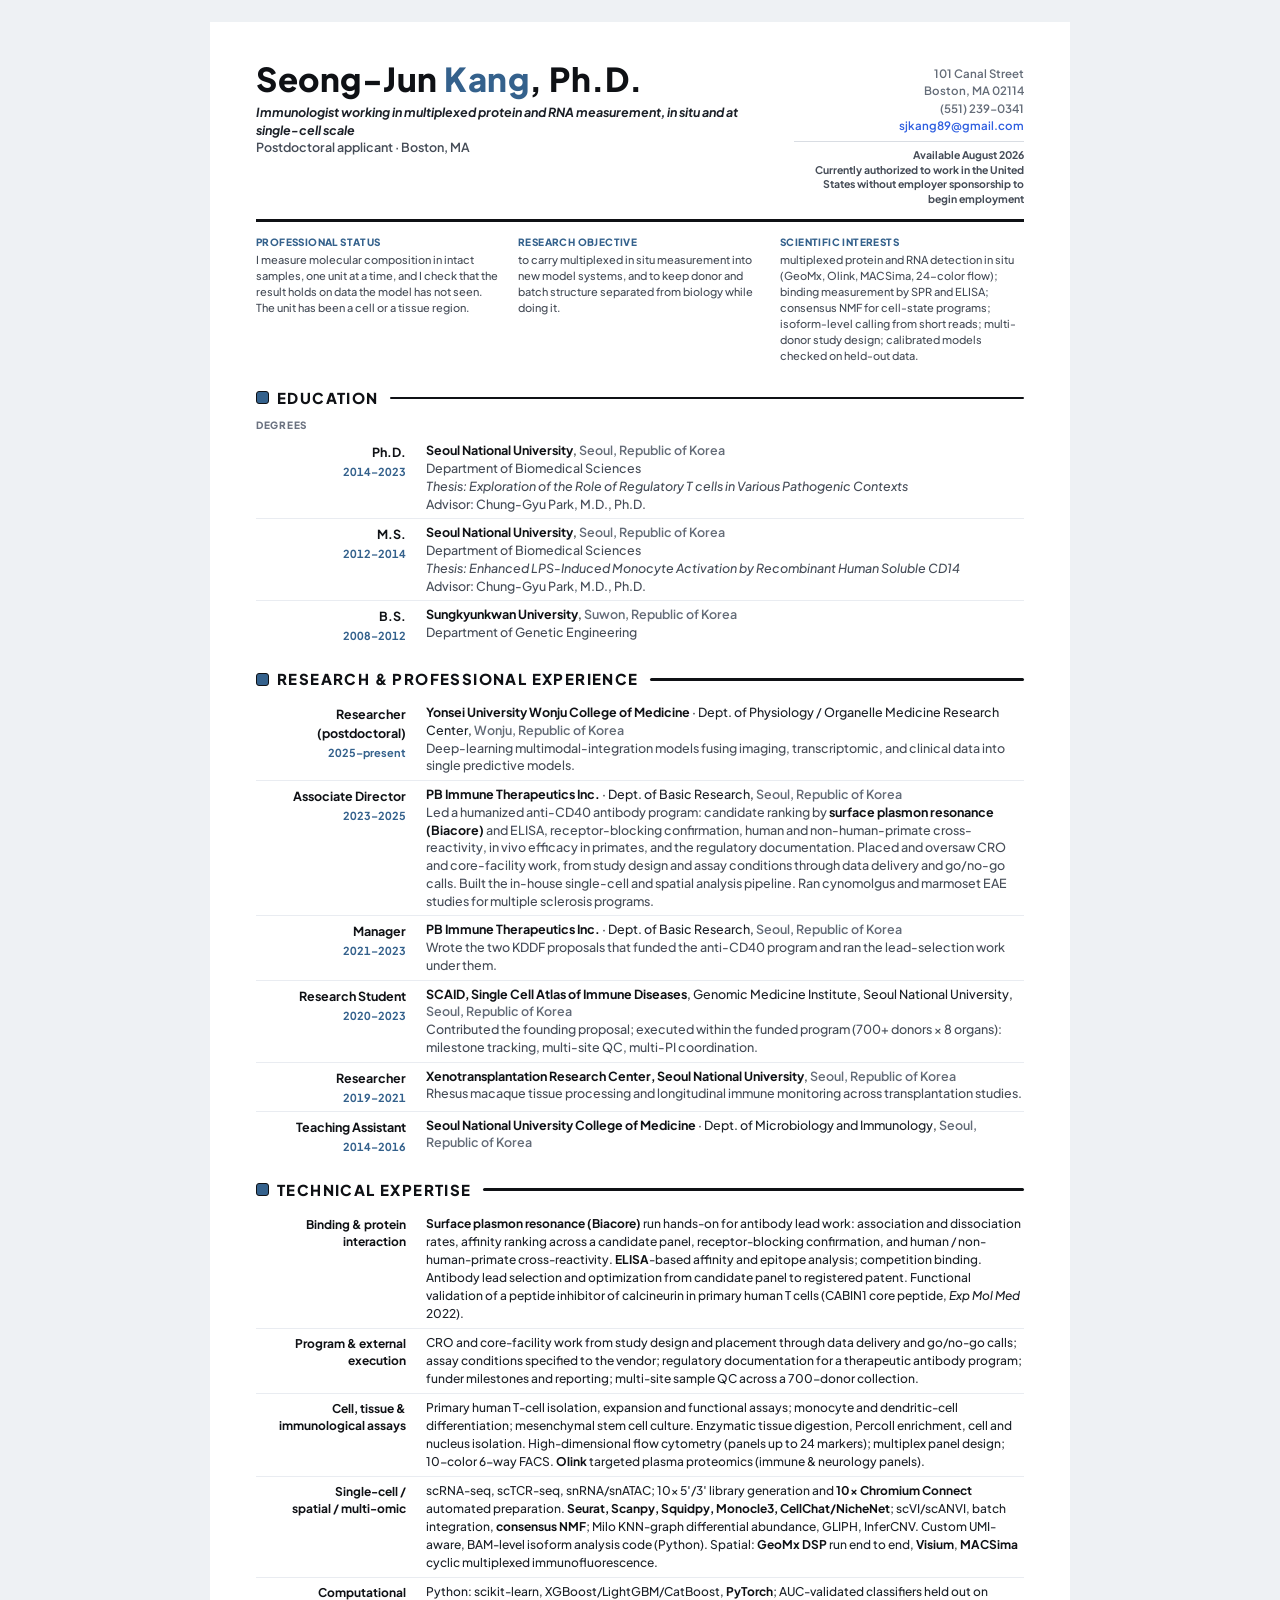
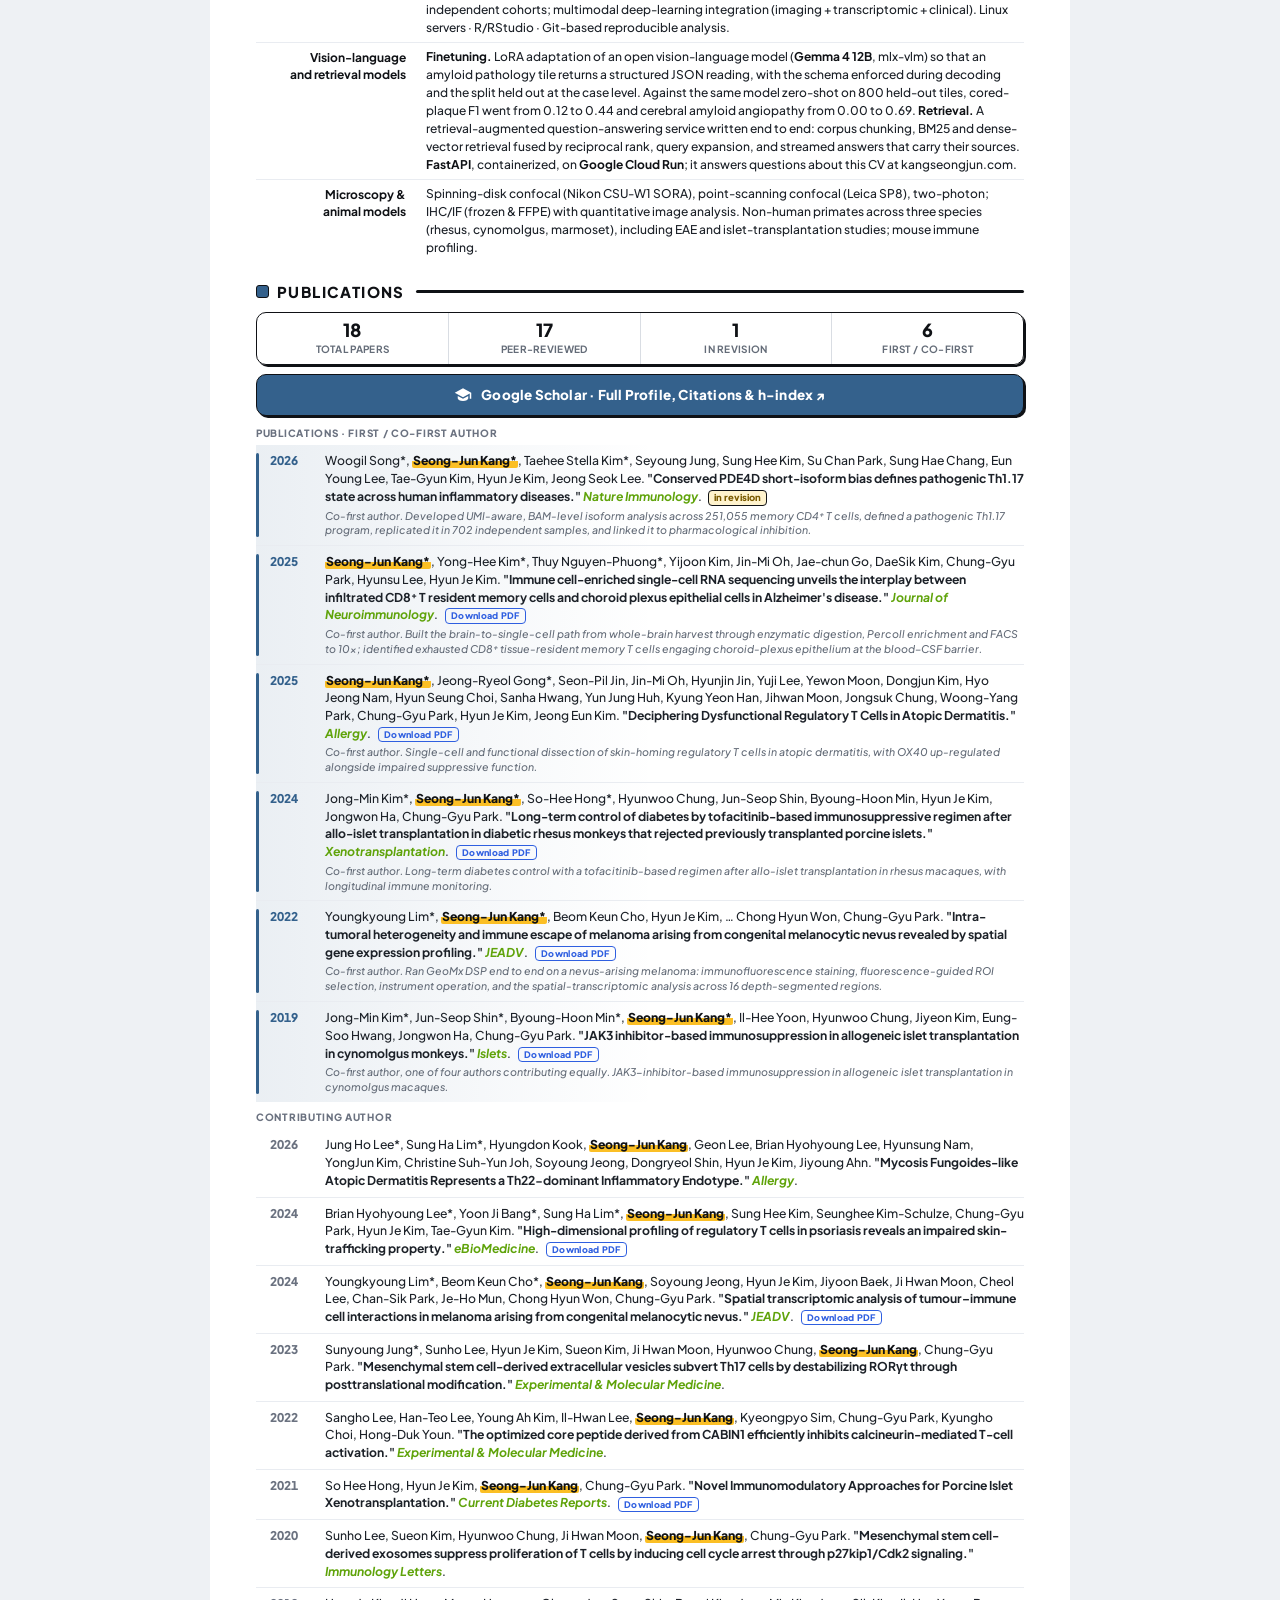
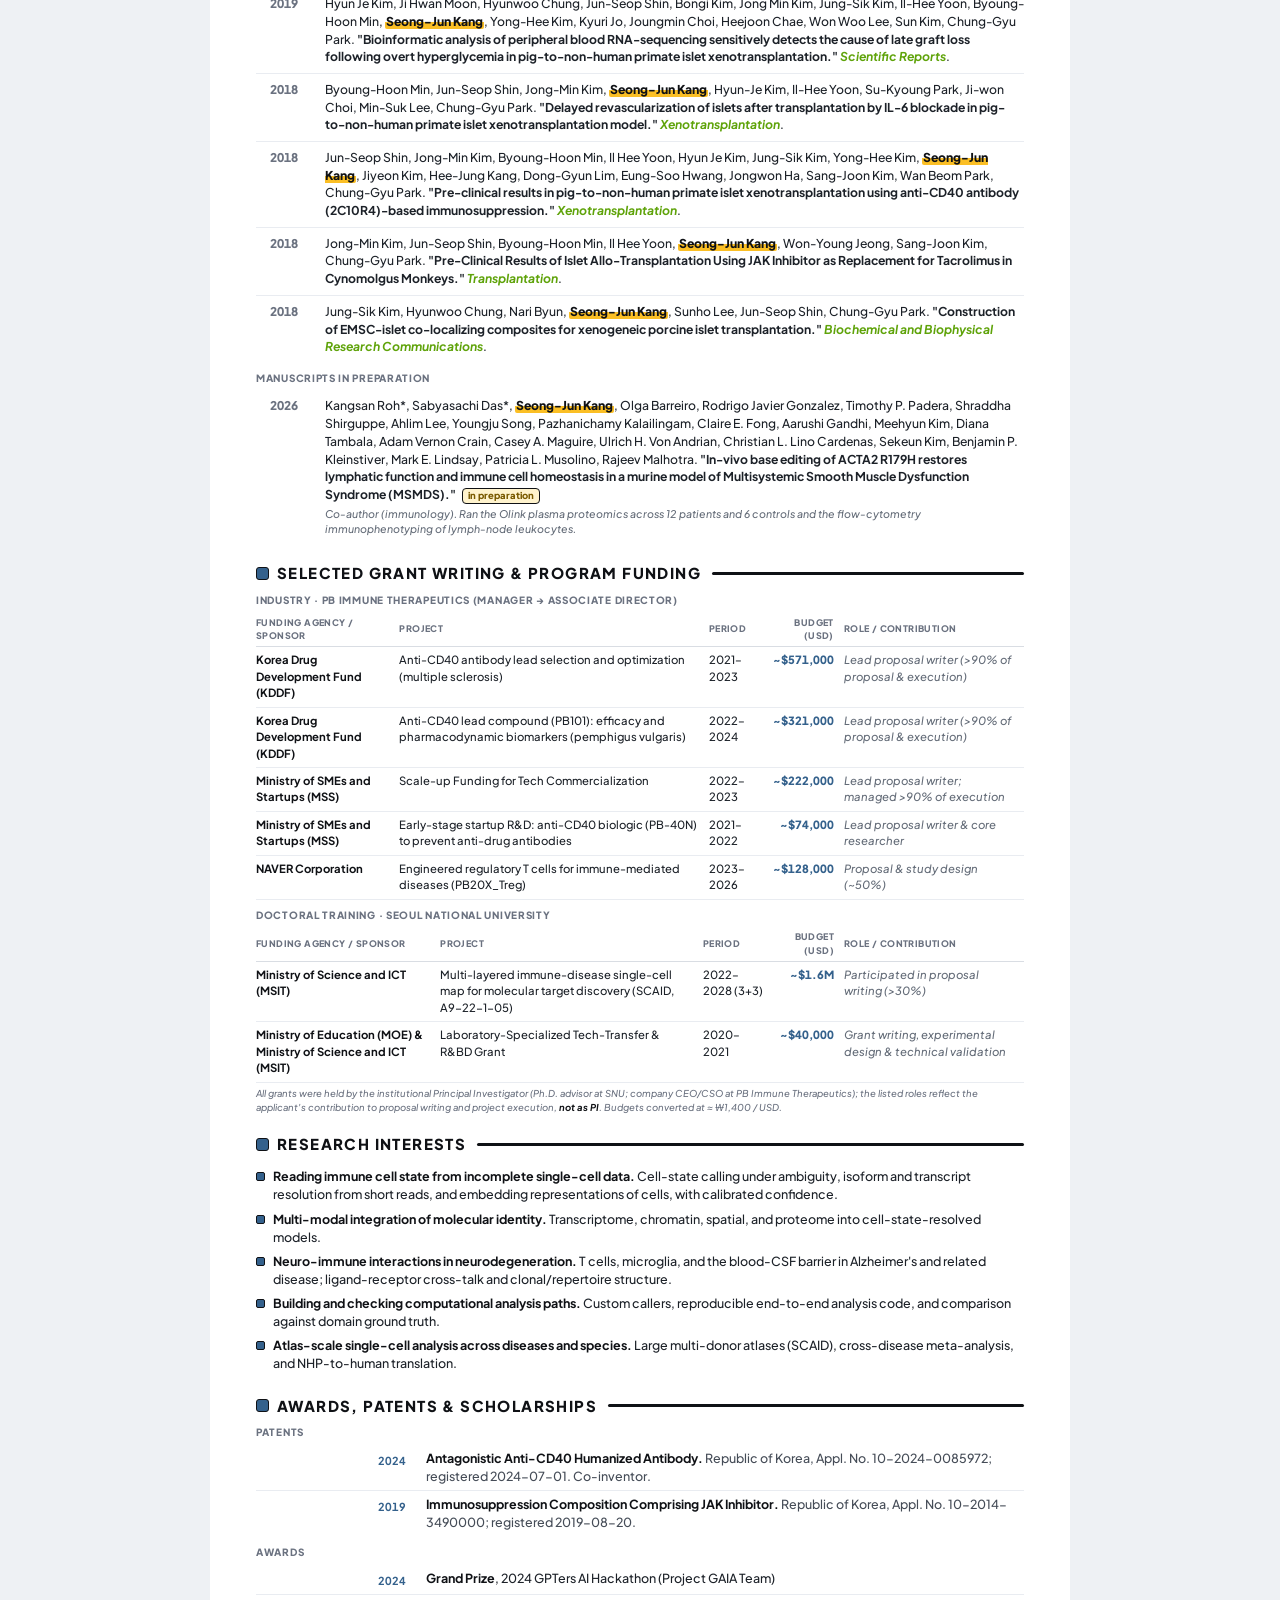
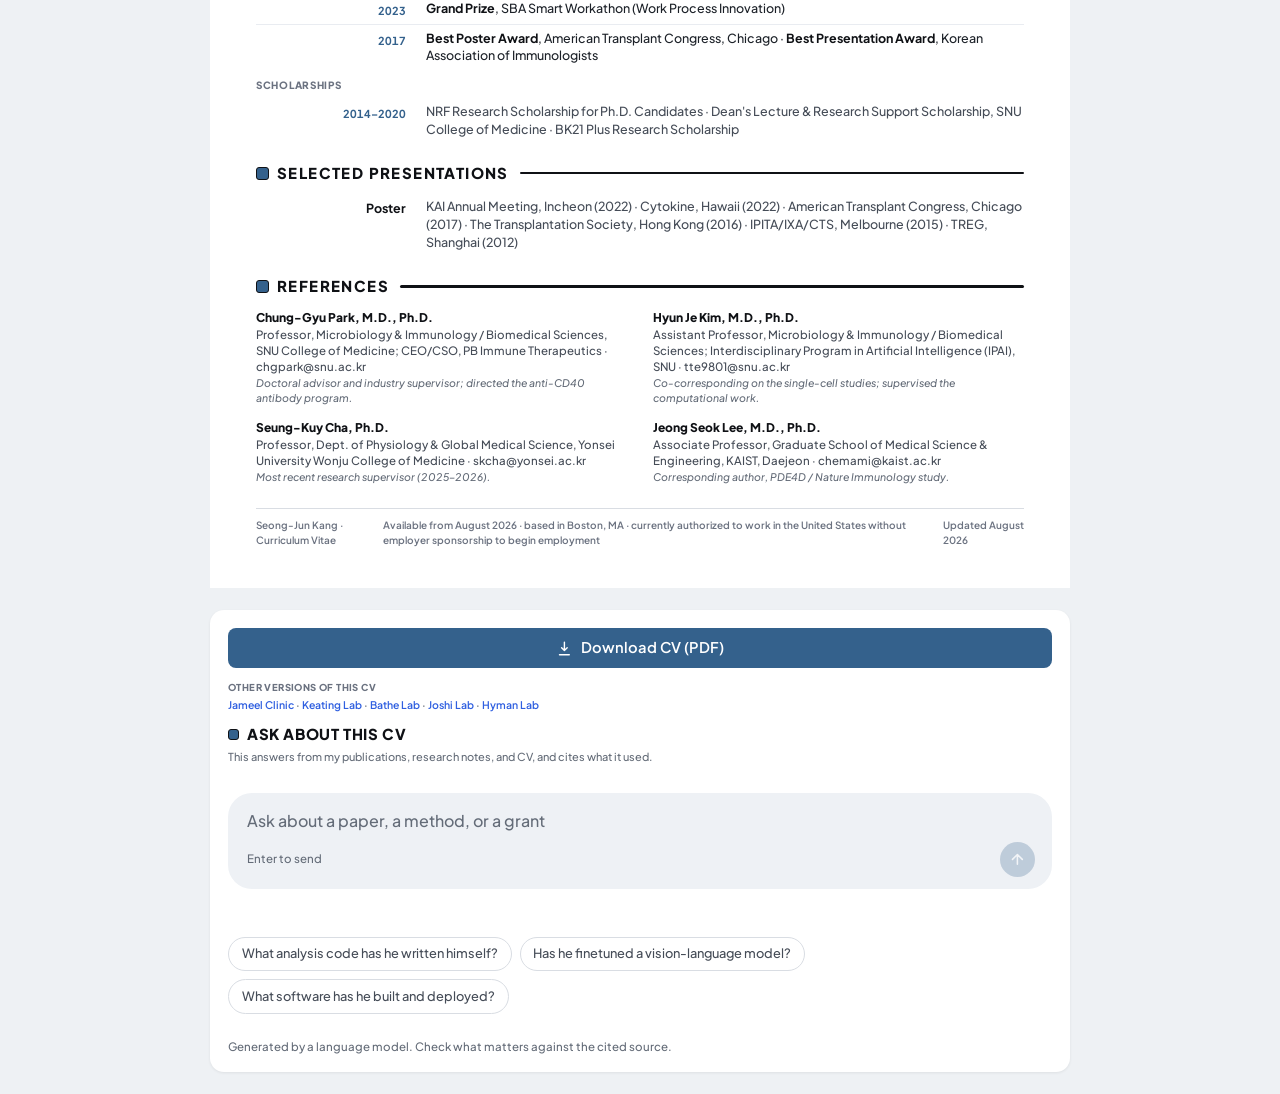
==== commit b56e226e: "Move availability to August and spell out the work authorization Both lines say the same thing in tw" ====
--- a/index.html
+++ b/index.html
@@ -290,7 +290,7 @@
       </div>
       <div class="hright">
         101 Canal Street<br>Boston, MA 02114<br>(551) 239-0341<br><span class="k">sjkang89@gmail.com</span>
-        <div class="avail">Available September 2026<br>U.S. work authorized · no sponsorship required</div>
+        <div class="avail">Available August 2026<br>Currently authorized to work in the United States without employer sponsorship to begin employment</div>
       </div>
     </div>
     <div class="summary3">
@@ -484,7 +484,7 @@
     </div>
   </section>
 
-  <div class="foot"><span>Seong-Jun Kang · Curriculum Vitae</span><span>Available from September 2026 · based in Boston, MA · authorized to work in the United States, no visa sponsorship required</span><span>Updated August 2026</span></div>
+  <div class="foot"><span>Seong-Jun Kang · Curriculum Vitae</span><span>Available from August 2026 · based in Boston, MA · currently authorized to work in the United States without employer sponsorship to begin employment</span><span>Updated August 2026</span></div>
 </div>
 </div>
 
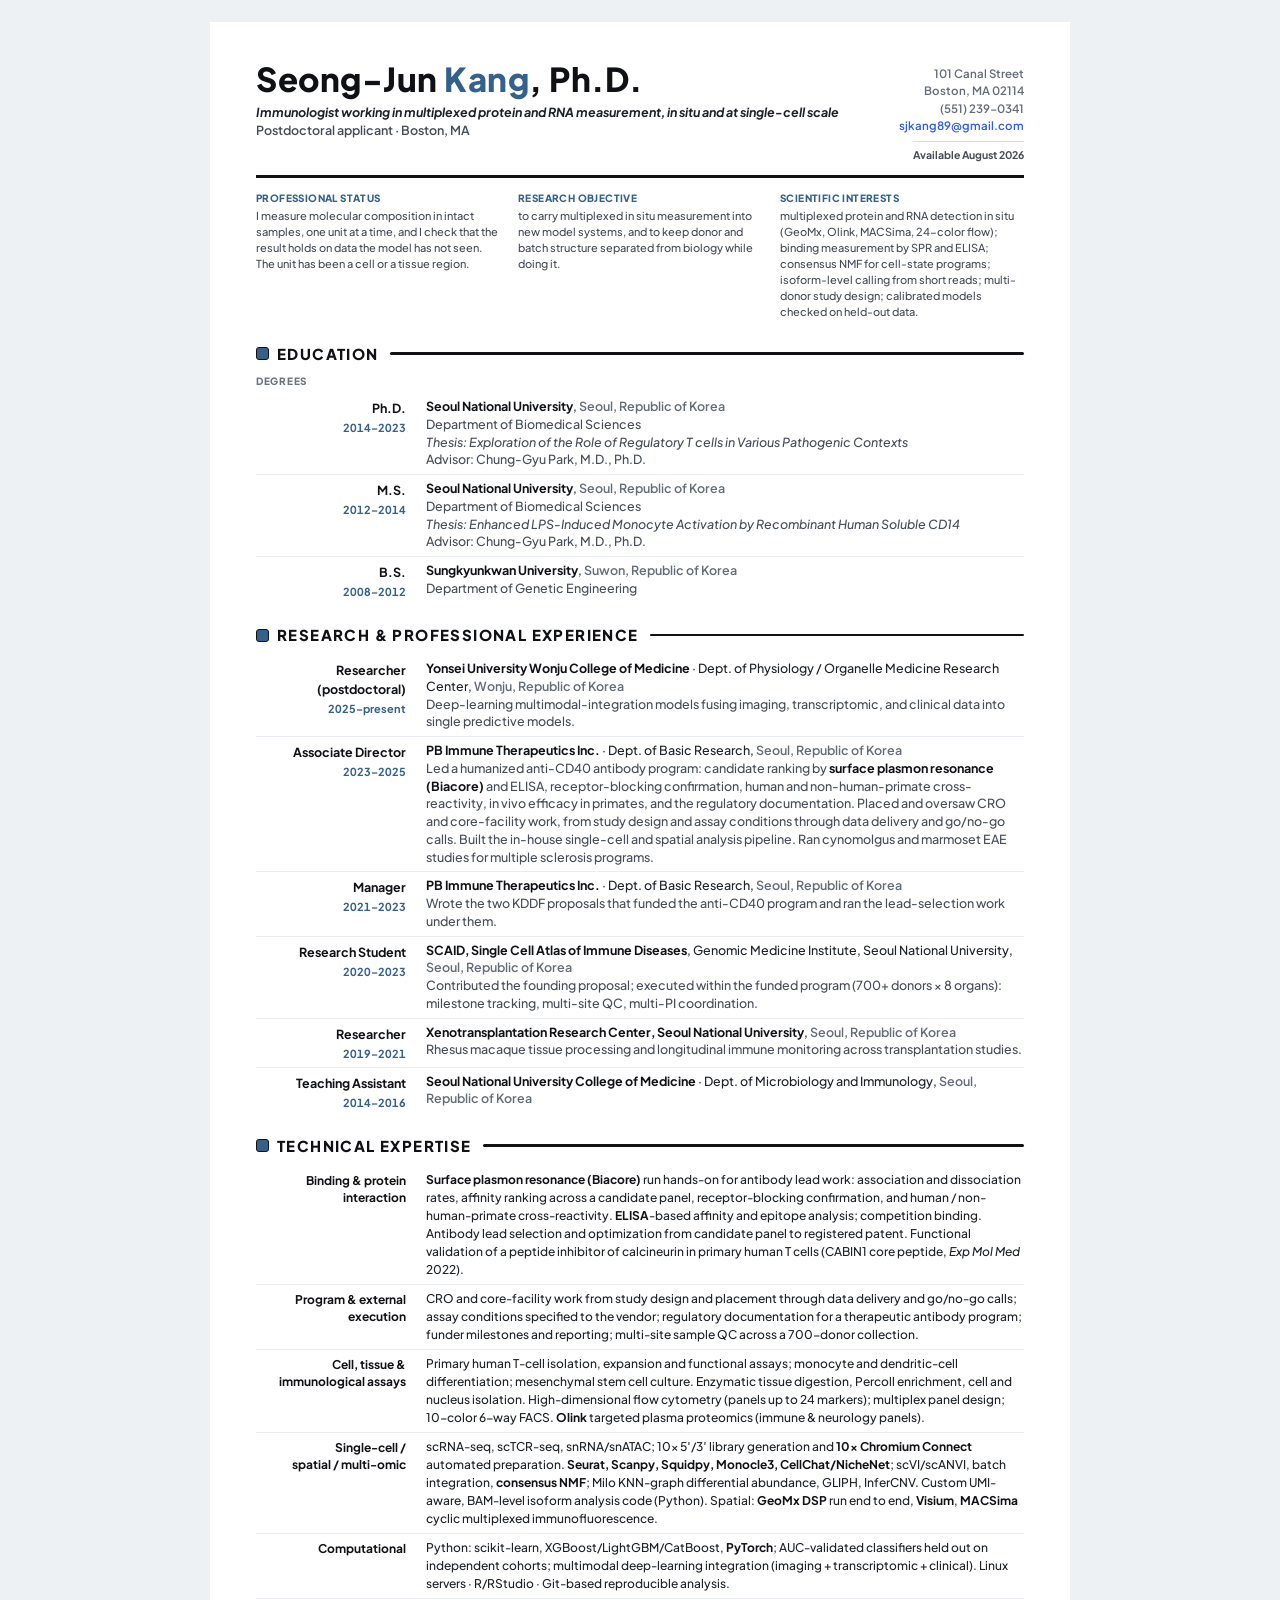
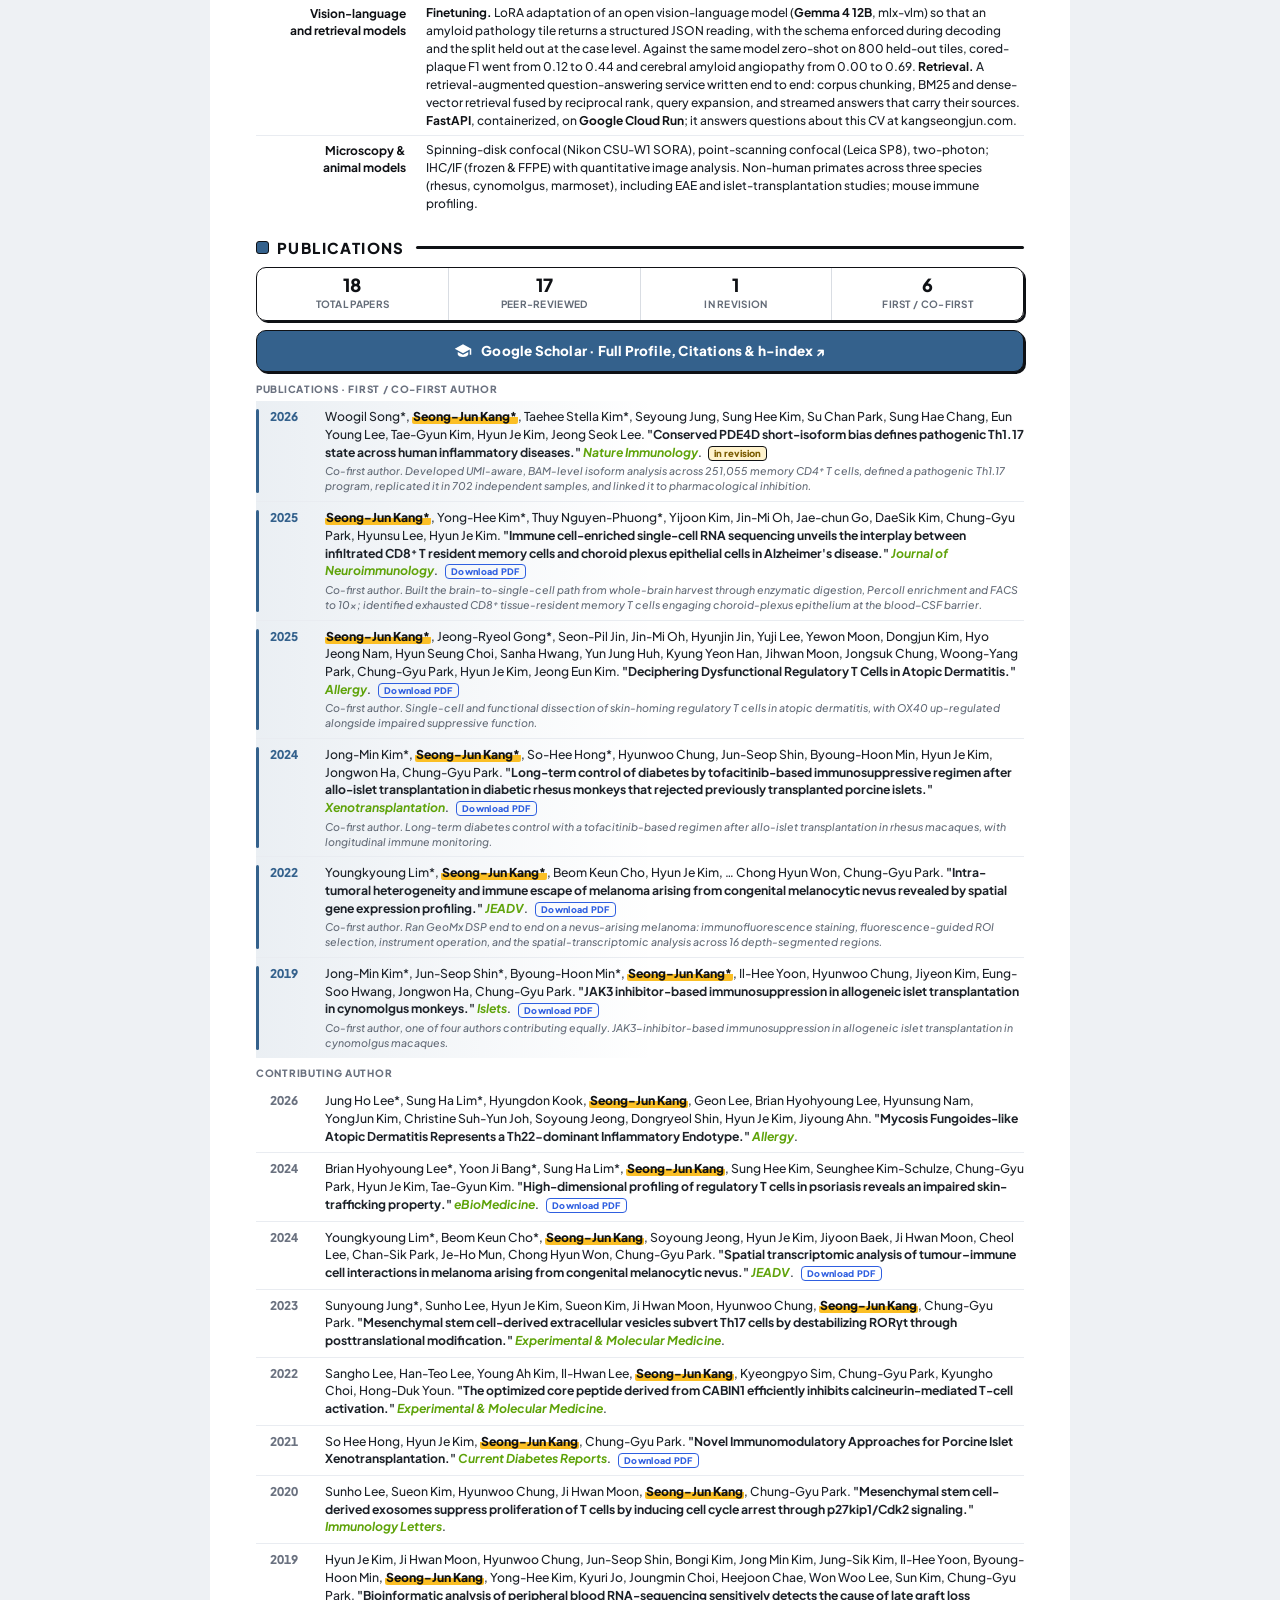
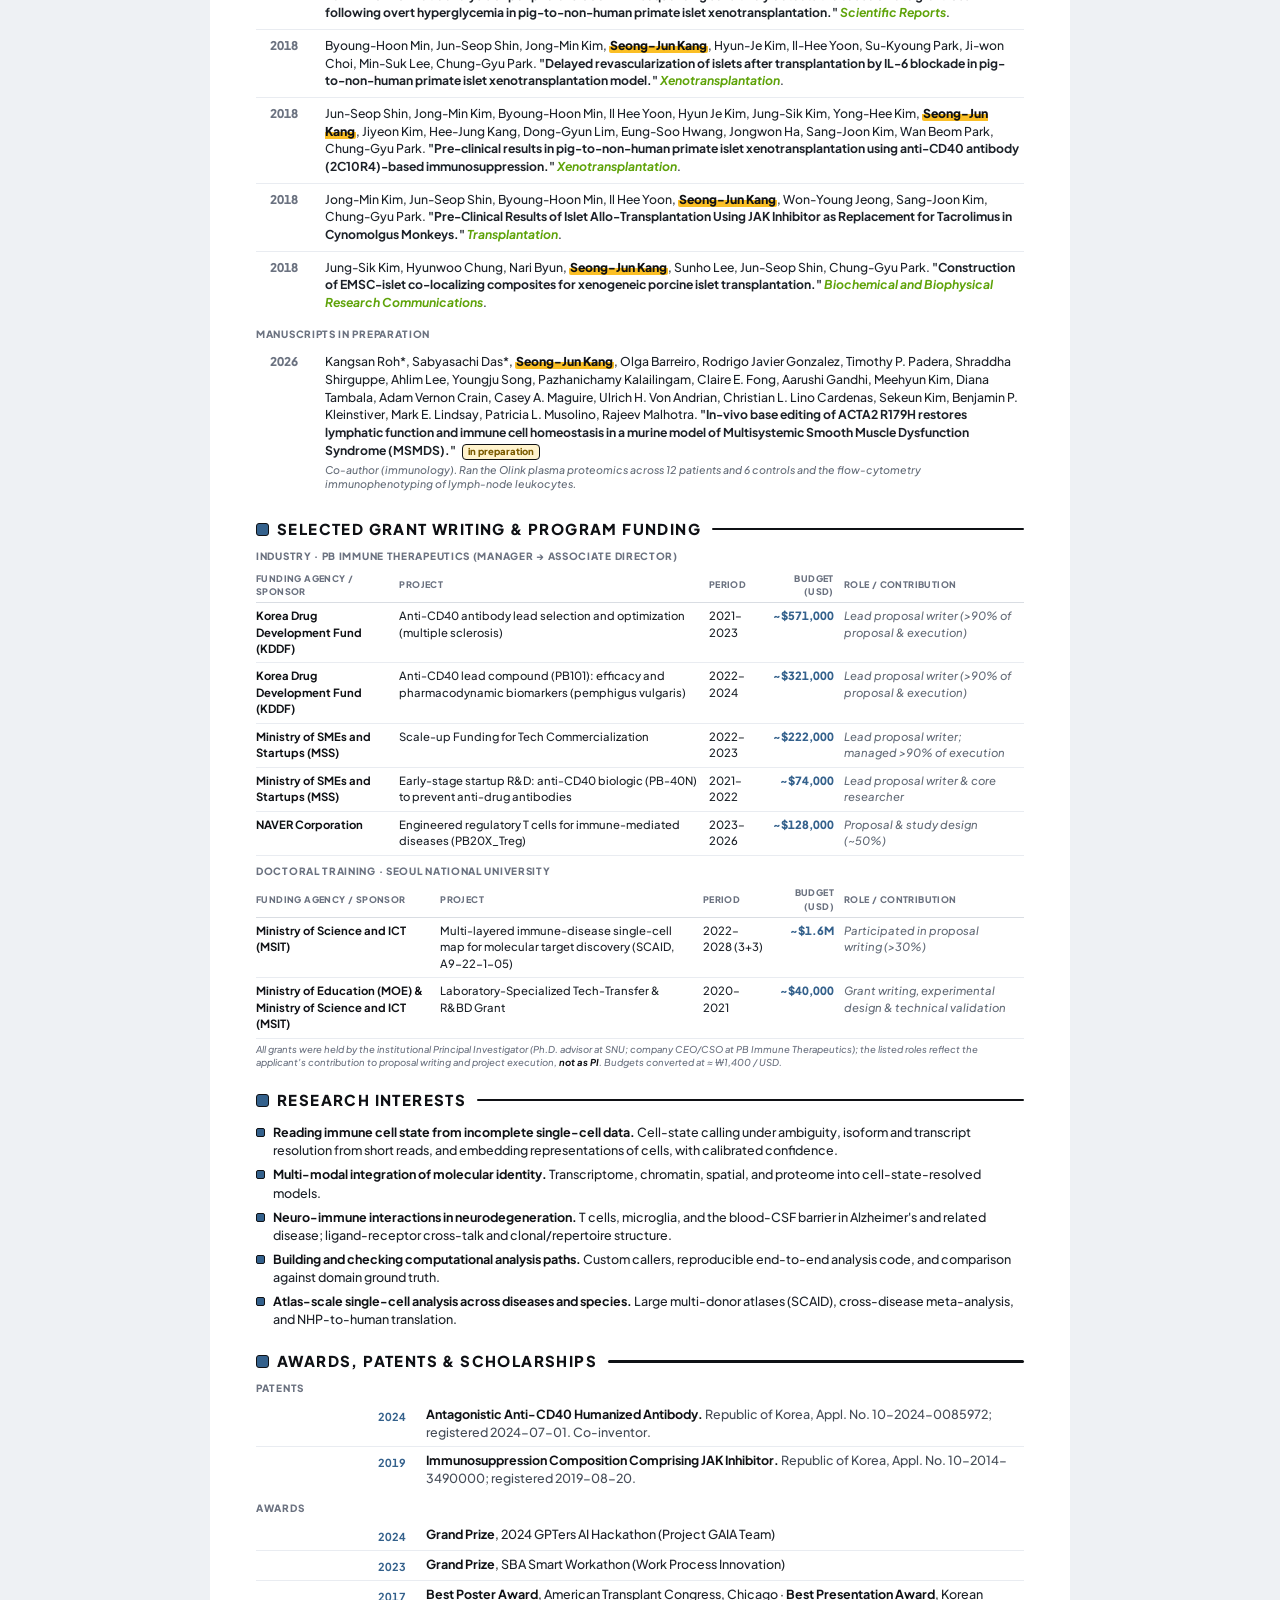
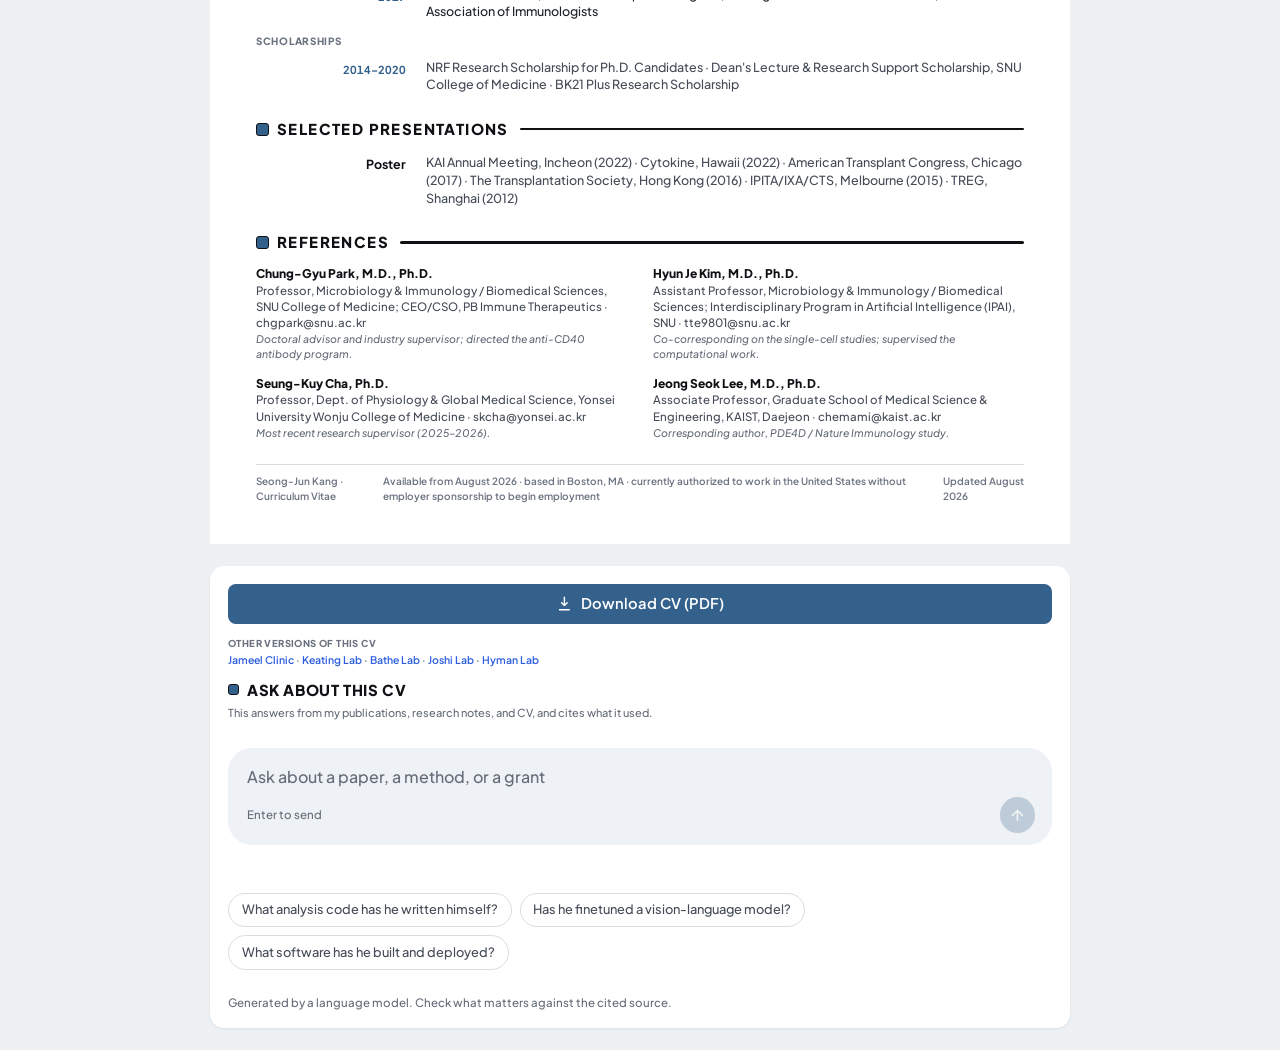
==== commit 337c1bd2: "Cut the header availability block back to one line The work-authorization sentence wrapped to three " ====
--- a/index.html
+++ b/index.html
@@ -290,7 +290,7 @@
       </div>
       <div class="hright">
         101 Canal Street<br>Boston, MA 02114<br>(551) 239-0341<br><span class="k">sjkang89@gmail.com</span>
-        <div class="avail">Available August 2026<br>Currently authorized to work in the United States without employer sponsorship to begin employment</div>
+        <div class="avail">Available August 2026</div>
       </div>
     </div>
     <div class="summary3">
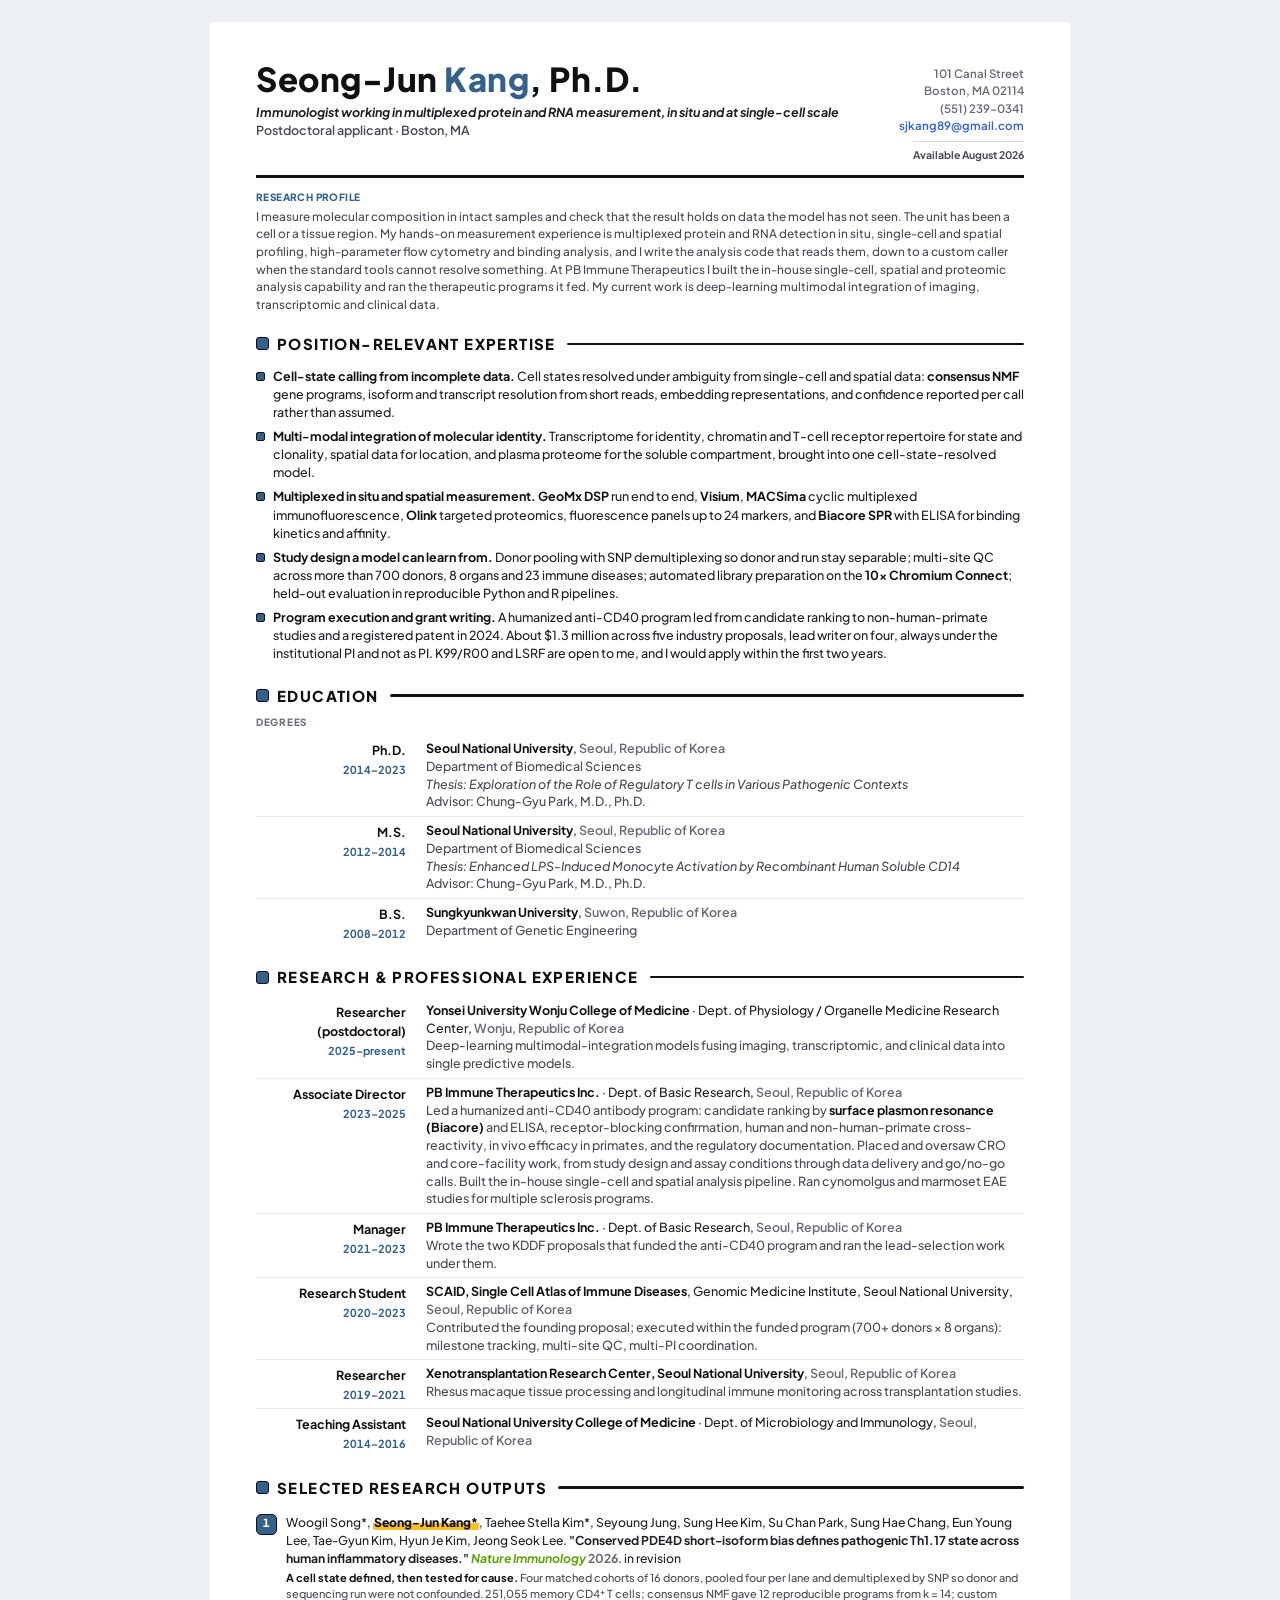
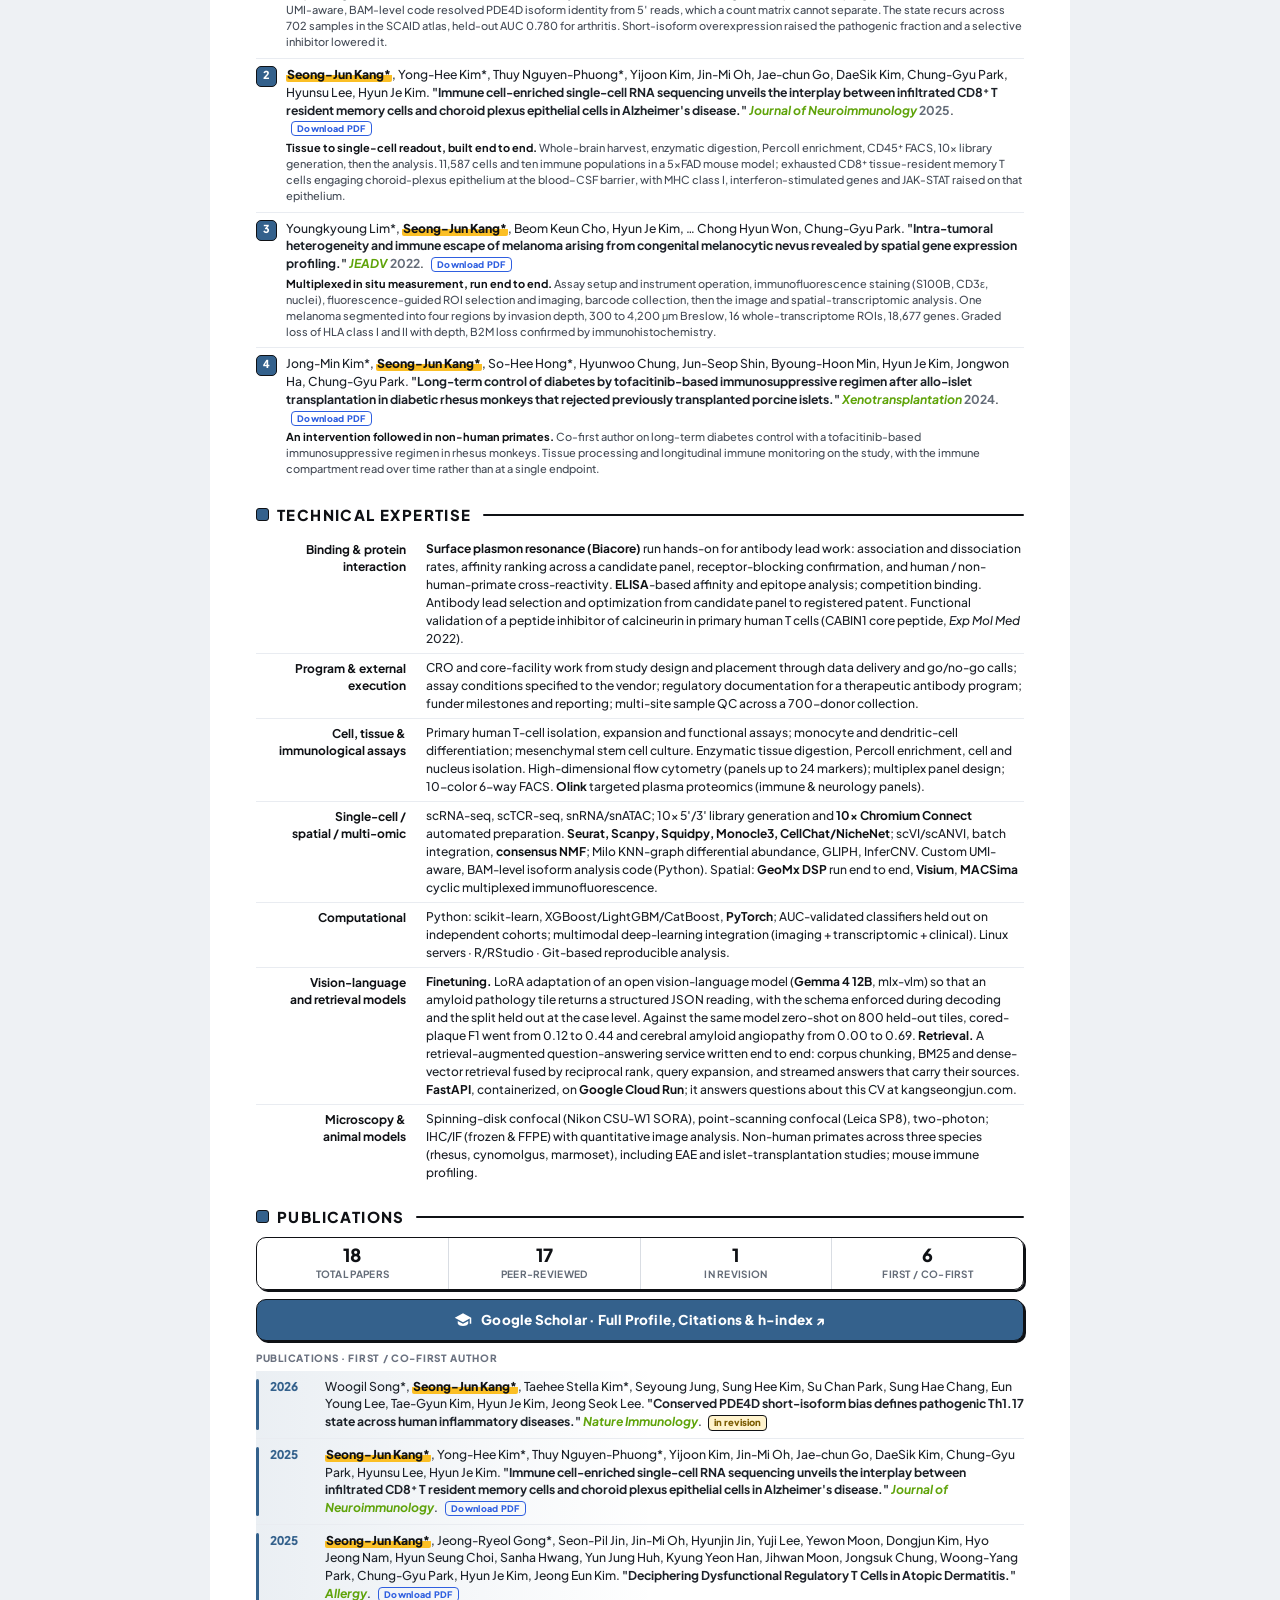
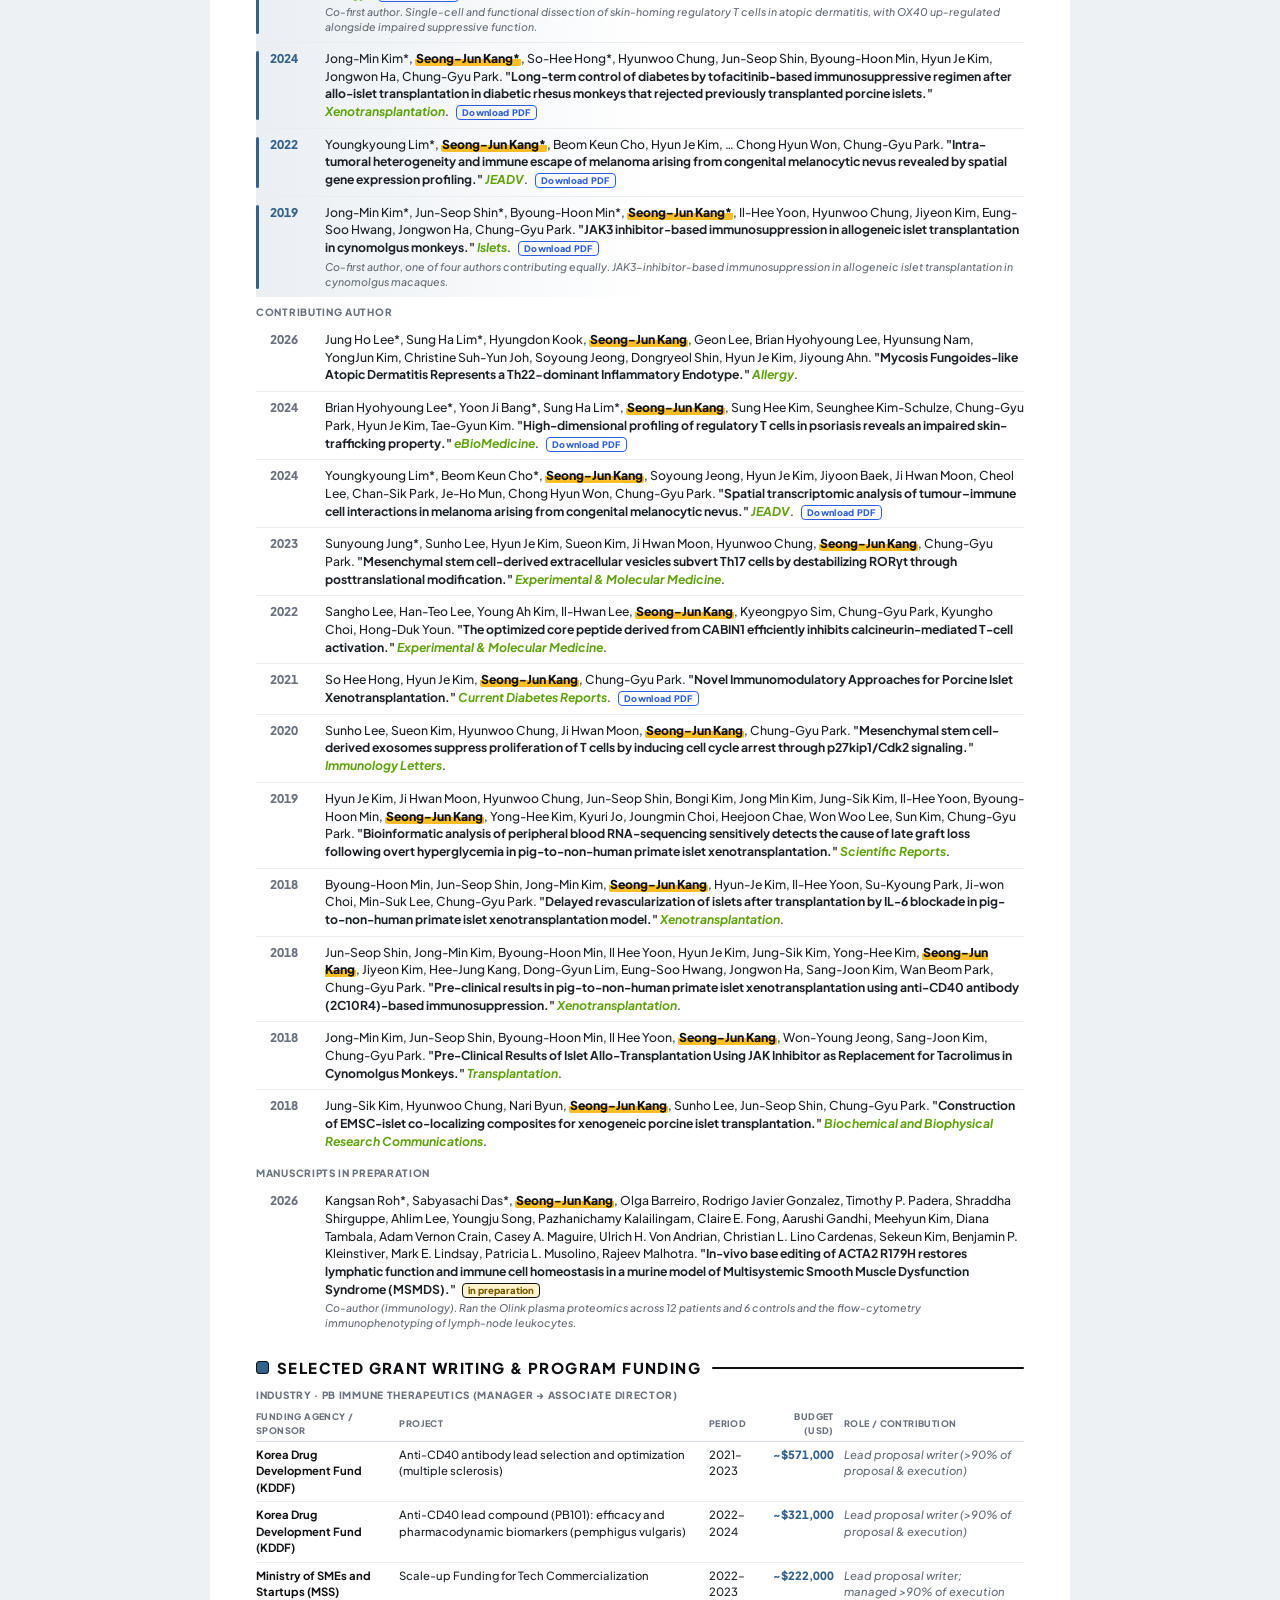
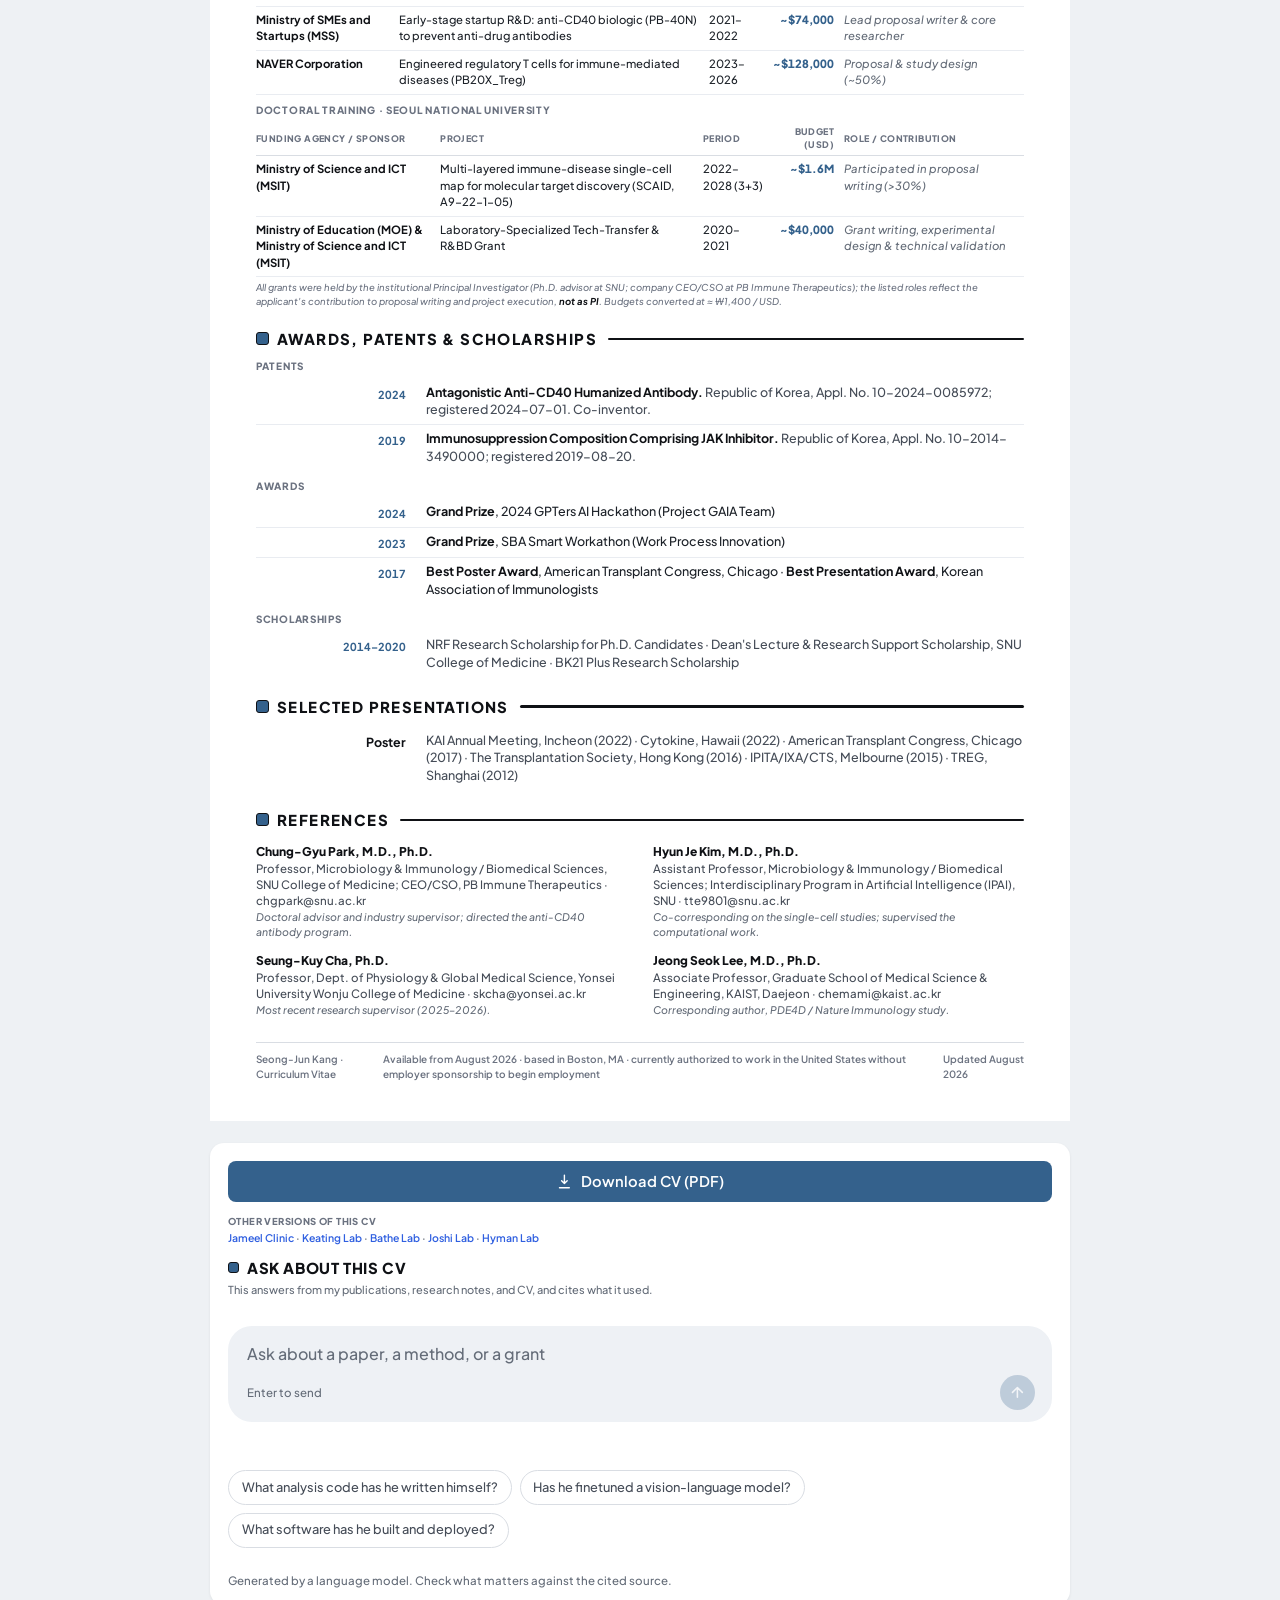
==== commit 7e987a8d: "Put the remaining three pages on the v2 layout, and give Keating its own rows The general CV, Joshi " ====
--- a/index.html
+++ b/index.html
@@ -293,12 +293,20 @@
         <div class="avail">Available August 2026</div>
       </div>
     </div>
-    <div class="summary3">
-      <div class="col"><span class="slab">Professional status</span>I measure molecular composition in intact samples, one unit at a time, and I check that the result holds on data the model has not seen. The unit has been a cell or a tissue region.</div>
-      <div class="col"><span class="slab">Research objective</span>to carry multiplexed in situ measurement into new model systems, and to keep donor and batch structure separated from biology while doing it.</div>
-      <div class="col"><span class="slab">Scientific interests</span>multiplexed protein and RNA detection in situ (GeoMx, Olink, MACSima, 24-color flow); binding measurement by SPR and ELISA; consensus NMF for cell-state programs; isoform-level calling from short reads; multi-donor study design; calibrated models checked on held-out data.</div>
-    </div>
+    <div class="profile"><span class="slab">Research profile</span>I measure molecular composition in intact samples and check that the result holds on data the model has not seen. The unit has been a cell or a tissue region. My hands-on measurement experience is multiplexed protein and RNA detection in situ, single-cell and spatial profiling, high-parameter flow cytometry and binding analysis, and I write the analysis code that reads them, down to a custom caller when the standard tools cannot resolve something. At PB Immune Therapeutics I built the in-house single-cell, spatial and proteomic analysis capability and ran the therapeutic programs it fed. My current work is deep-learning multimodal integration of imaging, transcriptomic and clinical data.</div>
   </header>
+
+  <!-- ============ POSITION-RELEVANT EXPERTISE ============ -->
+  <section class="sec">
+    <div class="sechdr"><h2>Position-Relevant Expertise</h2><div class="rule"></div></div>
+    <ul class="interest">
+      <li><b>Cell-state calling from incomplete data.</b> Cell states resolved under ambiguity from single-cell and spatial data: <b>consensus NMF</b> gene programs, isoform and transcript resolution from short reads, embedding representations, and confidence reported per call rather than assumed.</li>
+      <li><b>Multi-modal integration of molecular identity.</b> Transcriptome for identity, chromatin and T-cell receptor repertoire for state and clonality, spatial data for location, and plasma proteome for the soluble compartment, brought into one cell-state-resolved model.</li>
+      <li><b>Multiplexed in situ and spatial measurement.</b> <b>GeoMx DSP</b> run end to end, <b>Visium</b>, <b>MACSima</b> cyclic multiplexed immunofluorescence, <b>Olink</b> targeted proteomics, fluorescence panels up to 24 markers, and <b>Biacore SPR</b> with ELISA for binding kinetics and affinity.</li>
+      <li><b>Study design a model can learn from.</b> Donor pooling with SNP demultiplexing so donor and run stay separable; multi-site QC across more than 700 donors, 8 organs and 23 immune diseases; automated library preparation on the <b>10x Chromium Connect</b>; held-out evaluation in reproducible Python and R pipelines.</li>
+      <li><b>Program execution and grant writing.</b> A humanized anti-CD40 program led from candidate ranking to non-human-primate studies and a registered patent in 2024. About $1.3 million across five industry proposals, lead writer on four, always under the institutional PI and not as PI. K99/R00 and LSRF are open to me, and I would apply within the first two years.</li>
+    </ul>
+  </section>
 
   <!-- ============ EDUCATION ============ -->
   <section class="sec">
@@ -345,6 +353,17 @@
       <div class="lab"><span class="role">Teaching Assistant</span><span class="dt">2014–2016</span></div>
       <div class="main"><span class="org">Seoul National University College of Medicine</span> · Dept. of Microbiology and Immunology, <span class="loc">Seoul, Republic of Korea</span></div>
     </div>
+  </section>
+
+  <!-- ============ SELECTED RESEARCH OUTPUTS ============ -->
+  <section class="sec">
+    <div class="sechdr"><h2>Selected Research Outputs</h2><div class="rule"></div></div>
+    <ol class="outputs">
+      <li>Woogil Song*, <span class="me">Seong-Jun Kang*</span>, Taehee Stella Kim*, Seyoung Jung, Sung Hee Kim, Su Chan Park, Sung Hae Chang, Eun Young Lee, Tae-Gyun Kim, Hyun Je Kim, Jeong Seok Lee. <span class="ttl">"Conserved PDE4D short-isoform bias defines pathogenic Th1.17 state across human inflammatory diseases."</span> <span class="jr">Nature Immunology</span> <span class="yr">2026</span>. <span class="rev">in revision</span><span class="contrib"><b>A cell state defined, then tested for cause.</b> Four matched cohorts of 16 donors, pooled four per lane and demultiplexed by SNP so donor and sequencing run were not confounded. 251,055 memory CD4⁺ T cells; consensus NMF gave 12 reproducible programs from k = 14; custom UMI-aware, BAM-level code resolved PDE4D isoform identity from 5′ reads, which a count matrix cannot separate. The state recurs across 702 samples in the SCAID atlas, held-out AUC 0.780 for arthritis. Short-isoform overexpression raised the pathogenic fraction and a selective inhibitor lowered it.</span></li>
+      <li><span class="me">Seong-Jun Kang*</span>, Yong-Hee Kim*, Thuy Nguyen-Phuong*, Yijoon Kim, Jin-Mi Oh, Jae-chun Go, DaeSik Kim, Chung-Gyu Park, Hyunsu Lee, Hyun Je Kim. <span class="ttl">"Immune cell-enriched single-cell RNA sequencing unveils the interplay between infiltrated CD8⁺ T resident memory cells and choroid plexus epithelial cells in Alzheimer's disease."</span> <span class="jr">Journal of Neuroimmunology</span> <span class="yr">2025</span>. <a class="pdf" href="papers/2025_JNI_Alzheimer_scRNAseq.pdf">Download PDF</a><span class="contrib"><b>Tissue to single-cell readout, built end to end.</b> Whole-brain harvest, enzymatic digestion, Percoll enrichment, CD45⁺ FACS, 10x library generation, then the analysis. 11,587 cells and ten immune populations in a 5xFAD mouse model; exhausted CD8⁺ tissue-resident memory T cells engaging choroid-plexus epithelium at the blood–CSF barrier, with MHC class I, interferon-stimulated genes and JAK-STAT raised on that epithelium.</span></li>
+      <li>Youngkyoung Lim*, <span class="me">Seong-Jun Kang*</span>, Beom Keun Cho, Hyun Je Kim, … Chong Hyun Won, Chung-Gyu Park. <span class="ttl">"Intra-tumoral heterogeneity and immune escape of melanoma arising from congenital melanocytic nevus revealed by spatial gene expression profiling."</span> <span class="jr">JEADV</span> <span class="yr">2022</span>. <a class="pdf" href="papers/2022_JEADV_melanoma_spatial.pdf">Download PDF</a><span class="contrib"><b>Multiplexed in situ measurement, run end to end.</b> Assay setup and instrument operation, immunofluorescence staining (S100B, CD3ε, nuclei), fluorescence-guided ROI selection and imaging, barcode collection, then the image and spatial-transcriptomic analysis. One melanoma segmented into four regions by invasion depth, 300 to 4,200 μm Breslow, 16 whole-transcriptome ROIs, 18,677 genes. Graded loss of HLA class I and II with depth, B2M loss confirmed by immunohistochemistry.</span></li>
+      <li>Jong-Min Kim*, <span class="me">Seong-Jun Kang*</span>, So-Hee Hong*, Hyunwoo Chung, Jun-Seop Shin, Byoung-Hoon Min, Hyun Je Kim, Jongwon Ha, Chung-Gyu Park. <span class="ttl">"Long-term control of diabetes by tofacitinib-based immunosuppressive regimen after allo-islet transplantation in diabetic rhesus monkeys that rejected previously transplanted porcine islets."</span> <span class="jr">Xenotransplantation</span> <span class="yr">2024</span>. <a class="pdf" href="papers/2024_Xenotransplantation_tofacitinib.pdf">Download PDF</a><span class="contrib"><b>An intervention followed in non-human primates.</b> Co-first author on long-term diabetes control with a tofacitinib-based immunosuppressive regimen in rhesus monkeys. Tissue processing and longitudinal immune monitoring on the study, with the immune compartment read over time rather than at a single endpoint.</span></li>
+    </ol>
   </section>
 
   <!-- ============ TECHNICAL EXPERTISE ============ -->
@@ -392,11 +411,11 @@
     <a class="scholar-btn" href="https://scholar.google.com/citations?hl=ko&amp;user=tMsQgs8AAAAJ" target="_blank" rel="noopener"><svg viewBox="0 0 24 24" width="18" height="18" fill="currentColor" aria-hidden="true"><path d="M12 3L1 9l11 6 9-4.91V17h2V9L12 3zM5 13.18v3.5c0 1.52 3.13 3.32 7 3.32s7-1.8 7-3.32v-3.5l-7 3.82-7-3.82z"/></svg>Google Scholar · Full Profile, Citations &amp; h-index ↗</a>
     <div class="sublbl">Publications · First / Co-first Author</div>
     <ul class="publist">
-      <li class="pri"><span class="yr">2026</span><span class="ct">Woogil Song*, <span class="me">Seong-Jun Kang*</span>, Taehee Stella Kim*, Seyoung Jung, Sung Hee Kim, Su Chan Park, Sung Hae Chang, Eun Young Lee, Tae-Gyun Kim, Hyun Je Kim, Jeong Seok Lee. <span class="ttl">"Conserved PDE4D short-isoform bias defines pathogenic Th1.17 state across human inflammatory diseases."</span> <span class="jr">Nature Immunology</span>. <span class="rev">in revision</span><span class="contrib">Co-first author. Developed UMI-aware, BAM-level isoform analysis across 251,055 memory CD4⁺ T cells, defined a pathogenic Th1.17 program, replicated it in 702 independent samples, and linked it to pharmacological inhibition.</span></span></li>
-      <li class="pri"><span class="yr">2025</span><span class="ct"><span class="me">Seong-Jun Kang*</span>, Yong-Hee Kim*, Thuy Nguyen-Phuong*, Yijoon Kim, Jin-Mi Oh, Jae-chun Go, DaeSik Kim, Chung-Gyu Park, Hyunsu Lee, Hyun Je Kim. <span class="ttl">"Immune cell-enriched single-cell RNA sequencing unveils the interplay between infiltrated CD8⁺ T resident memory cells and choroid plexus epithelial cells in Alzheimer's disease."</span> <span class="jr">Journal of Neuroimmunology</span>. <a class="pdf" href="papers/2025_JNI_Alzheimer_scRNAseq.pdf">Download PDF</a><span class="contrib">Co-first author. Built the brain-to-single-cell path from whole-brain harvest through enzymatic digestion, Percoll enrichment and FACS to 10x; identified exhausted CD8⁺ tissue-resident memory T cells engaging choroid-plexus epithelium at the blood–CSF barrier.</span></span></li>
+      <li class="pri"><span class="yr">2026</span><span class="ct">Woogil Song*, <span class="me">Seong-Jun Kang*</span>, Taehee Stella Kim*, Seyoung Jung, Sung Hee Kim, Su Chan Park, Sung Hae Chang, Eun Young Lee, Tae-Gyun Kim, Hyun Je Kim, Jeong Seok Lee. <span class="ttl">"Conserved PDE4D short-isoform bias defines pathogenic Th1.17 state across human inflammatory diseases."</span> <span class="jr">Nature Immunology</span>. <span class="rev">in revision</span></span></li>
+      <li class="pri"><span class="yr">2025</span><span class="ct"><span class="me">Seong-Jun Kang*</span>, Yong-Hee Kim*, Thuy Nguyen-Phuong*, Yijoon Kim, Jin-Mi Oh, Jae-chun Go, DaeSik Kim, Chung-Gyu Park, Hyunsu Lee, Hyun Je Kim. <span class="ttl">"Immune cell-enriched single-cell RNA sequencing unveils the interplay between infiltrated CD8⁺ T resident memory cells and choroid plexus epithelial cells in Alzheimer's disease."</span> <span class="jr">Journal of Neuroimmunology</span>. <a class="pdf" href="papers/2025_JNI_Alzheimer_scRNAseq.pdf">Download PDF</a></span></li>
       <li class="pri"><span class="yr">2025</span><span class="ct"><span class="me">Seong-Jun Kang*</span>, Jeong-Ryeol Gong*, Seon-Pil Jin, Jin-Mi Oh, Hyunjin Jin, Yuji Lee, Yewon Moon, Dongjun Kim, Hyo Jeong Nam, Hyun Seung Choi, Sanha Hwang, Yun Jung Huh, Kyung Yeon Han, Jihwan Moon, Jongsuk Chung, Woong-Yang Park, Chung-Gyu Park, Hyun Je Kim, Jeong Eun Kim. <span class="ttl">"Deciphering Dysfunctional Regulatory T Cells in Atopic Dermatitis."</span> <span class="jr">Allergy</span>. <a class="pdf" href="papers/2025_Allergy_AD_Treg.pdf">Download PDF</a><span class="contrib">Co-first author. Single-cell and functional dissection of skin-homing regulatory T cells in atopic dermatitis, with OX40 up-regulated alongside impaired suppressive function.</span></span></li>
-      <li class="pri"><span class="yr">2024</span><span class="ct">Jong-Min Kim*, <span class="me">Seong-Jun Kang*</span>, So-Hee Hong*, Hyunwoo Chung, Jun-Seop Shin, Byoung-Hoon Min, Hyun Je Kim, Jongwon Ha, Chung-Gyu Park. <span class="ttl">"Long-term control of diabetes by tofacitinib-based immunosuppressive regimen after allo-islet transplantation in diabetic rhesus monkeys that rejected previously transplanted porcine islets."</span> <span class="jr">Xenotransplantation</span>. <a class="pdf" href="papers/2024_Xenotransplantation_tofacitinib.pdf">Download PDF</a><span class="contrib">Co-first author. Long-term diabetes control with a tofacitinib-based regimen after allo-islet transplantation in rhesus macaques, with longitudinal immune monitoring.</span></span></li>
-      <li class="pri"><span class="yr">2022</span><span class="ct">Youngkyoung Lim*, <span class="me">Seong-Jun Kang*</span>, Beom Keun Cho, Hyun Je Kim, … Chong Hyun Won, Chung-Gyu Park. <span class="ttl">"Intra-tumoral heterogeneity and immune escape of melanoma arising from congenital melanocytic nevus revealed by spatial gene expression profiling."</span> <span class="jr">JEADV</span>. <a class="pdf" href="papers/2022_JEADV_melanoma_spatial.pdf">Download PDF</a><span class="contrib">Co-first author. Ran GeoMx DSP end to end on a nevus-arising melanoma: immunofluorescence staining, fluorescence-guided ROI selection, instrument operation, and the spatial-transcriptomic analysis across 16 depth-segmented regions.</span></span></li>
+      <li class="pri"><span class="yr">2024</span><span class="ct">Jong-Min Kim*, <span class="me">Seong-Jun Kang*</span>, So-Hee Hong*, Hyunwoo Chung, Jun-Seop Shin, Byoung-Hoon Min, Hyun Je Kim, Jongwon Ha, Chung-Gyu Park. <span class="ttl">"Long-term control of diabetes by tofacitinib-based immunosuppressive regimen after allo-islet transplantation in diabetic rhesus monkeys that rejected previously transplanted porcine islets."</span> <span class="jr">Xenotransplantation</span>. <a class="pdf" href="papers/2024_Xenotransplantation_tofacitinib.pdf">Download PDF</a></span></li>
+      <li class="pri"><span class="yr">2022</span><span class="ct">Youngkyoung Lim*, <span class="me">Seong-Jun Kang*</span>, Beom Keun Cho, Hyun Je Kim, … Chong Hyun Won, Chung-Gyu Park. <span class="ttl">"Intra-tumoral heterogeneity and immune escape of melanoma arising from congenital melanocytic nevus revealed by spatial gene expression profiling."</span> <span class="jr">JEADV</span>. <a class="pdf" href="papers/2022_JEADV_melanoma_spatial.pdf">Download PDF</a></span></li>
       <li class="pri"><span class="yr">2019</span><span class="ct">Jong-Min Kim*, Jun-Seop Shin*, Byoung-Hoon Min*, <span class="me">Seong-Jun Kang*</span>, Il-Hee Yoon, Hyunwoo Chung, Jiyeon Kim, Eung-Soo Hwang, Jongwon Ha, Chung-Gyu Park. <span class="ttl">"JAK3 inhibitor-based immunosuppression in allogeneic islet transplantation in cynomolgus monkeys."</span> <span class="jr">Islets</span>. <a class="pdf" href="papers/2019_Islets_JAK3_isletTx.pdf">Download PDF</a><span class="contrib">Co-first author, one of four authors contributing equally. JAK3-inhibitor-based immunosuppression in allogeneic islet transplantation in cynomolgus macaques.</span></span></li>
     </ul>
     <div class="sublbl">Contributing Author</div>
@@ -439,18 +458,6 @@
       <tr><td class="ag">Ministry of Education (MOE) &amp; Ministry of Science and ICT (MSIT)</td><td>Laboratory-Specialized Tech-Transfer &amp; R&amp;BD Grant</td><td>2020–2021</td><td class="bd">~$40,000</td><td class="rl">Grant writing, experimental design &amp; technical validation</td></tr>
     </tbody></table>
     <div class="grantnote">All grants were held by the institutional Principal Investigator (Ph.D. advisor at SNU; company CEO/CSO at PB Immune Therapeutics); the listed roles reflect the applicant's contribution to proposal writing and project execution, <b>not as PI</b>. Budgets converted at ≈ ₩1,400 / USD.</div>
-  </section>
-
-  <!-- ============ RESEARCH INTERESTS ============ -->
-  <section class="sec">
-    <div class="sechdr"><h2>Research Interests</h2><div class="rule"></div></div>
-    <ul class="interest">
-      <li><b>Reading immune cell state from incomplete single-cell data.</b> Cell-state calling under ambiguity, isoform and transcript resolution from short reads, and embedding representations of cells, with calibrated confidence.</li>
-      <li><b>Multi-modal integration of molecular identity.</b> Transcriptome, chromatin, spatial, and proteome into cell-state-resolved models.</li>
-      <li><b>Neuro-immune interactions in neurodegeneration.</b> T cells, microglia, and the blood-CSF barrier in Alzheimer's and related disease; ligand-receptor cross-talk and clonal/repertoire structure.</li>
-      <li><b>Building and checking computational analysis paths.</b> Custom callers, reproducible end-to-end analysis code, and comparison against domain ground truth.</li>
-      <li><b>Atlas-scale single-cell analysis across diseases and species.</b> Large multi-donor atlases (SCAID), cross-disease meta-analysis, and NHP-to-human translation.</li>
-    </ul>
   </section>
 
   <!-- ============ AWARDS, PATENTS & SCHOLARSHIPS ============ -->
